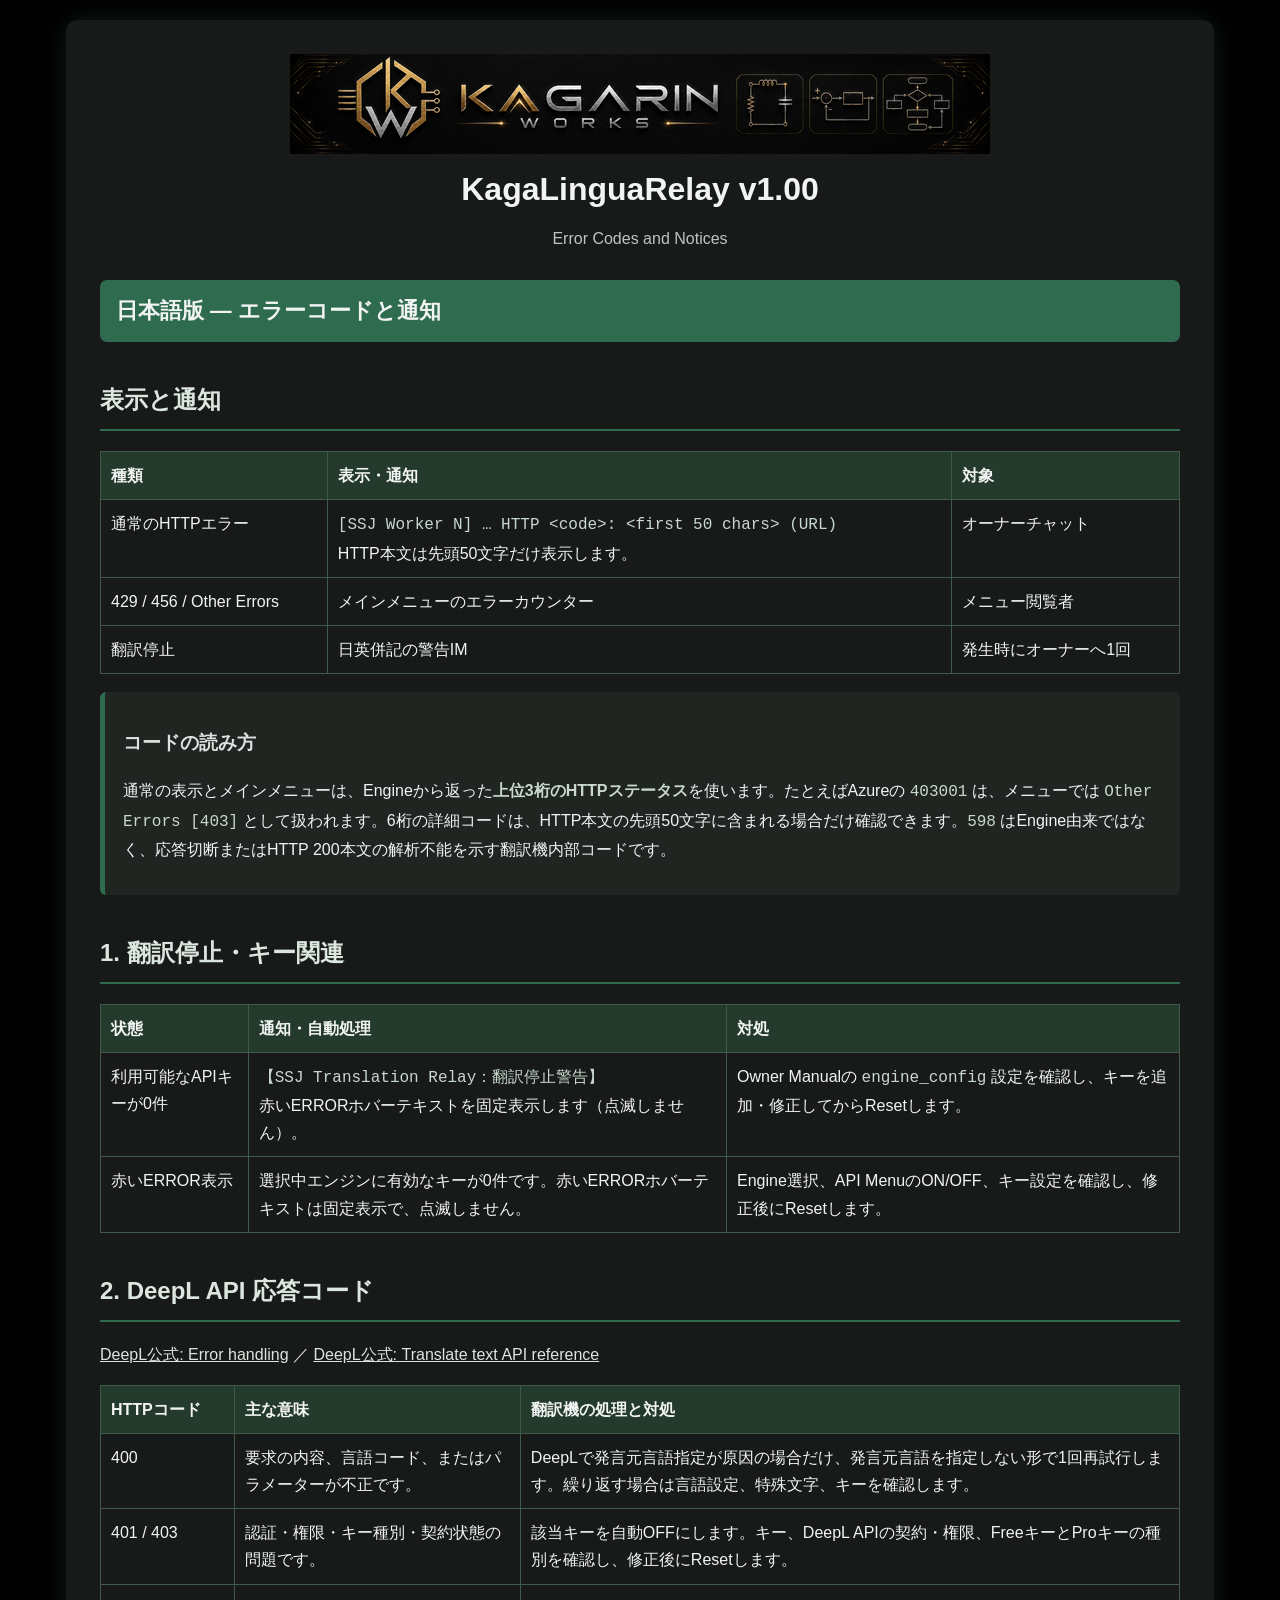
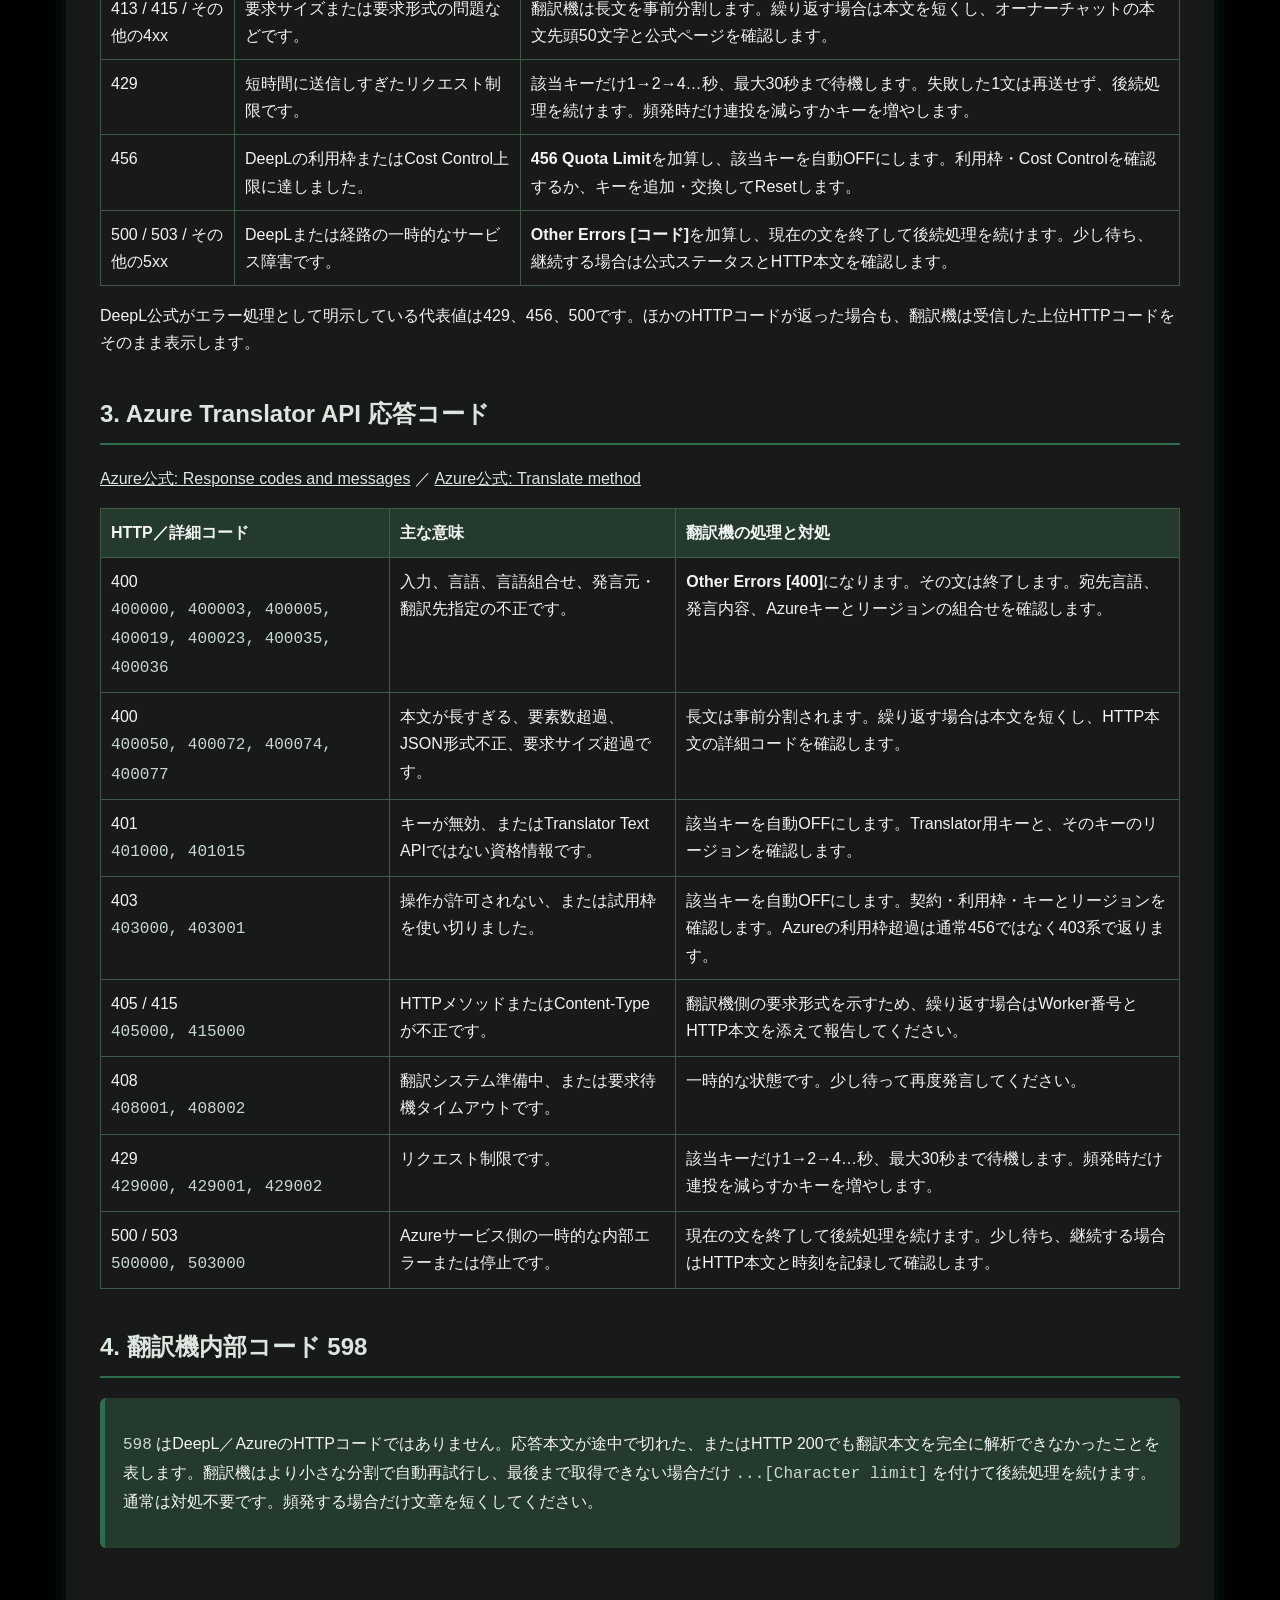
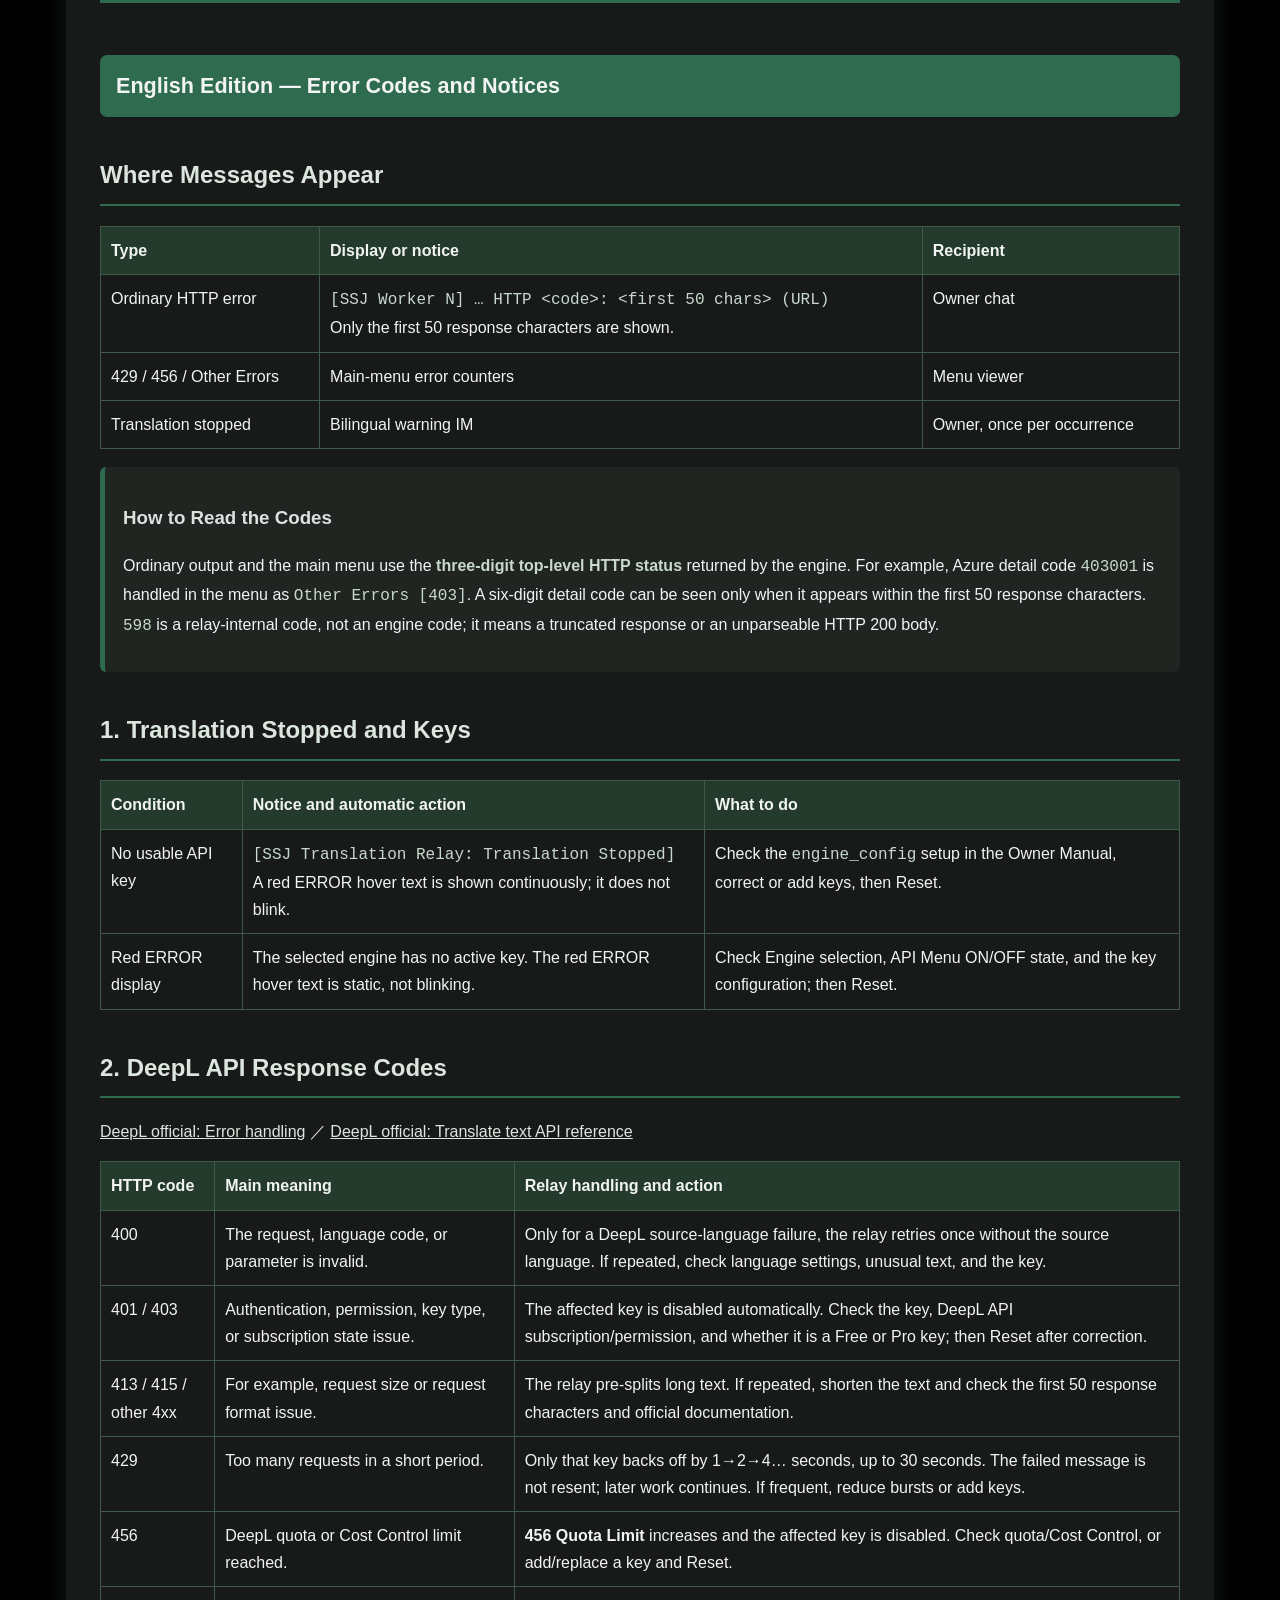
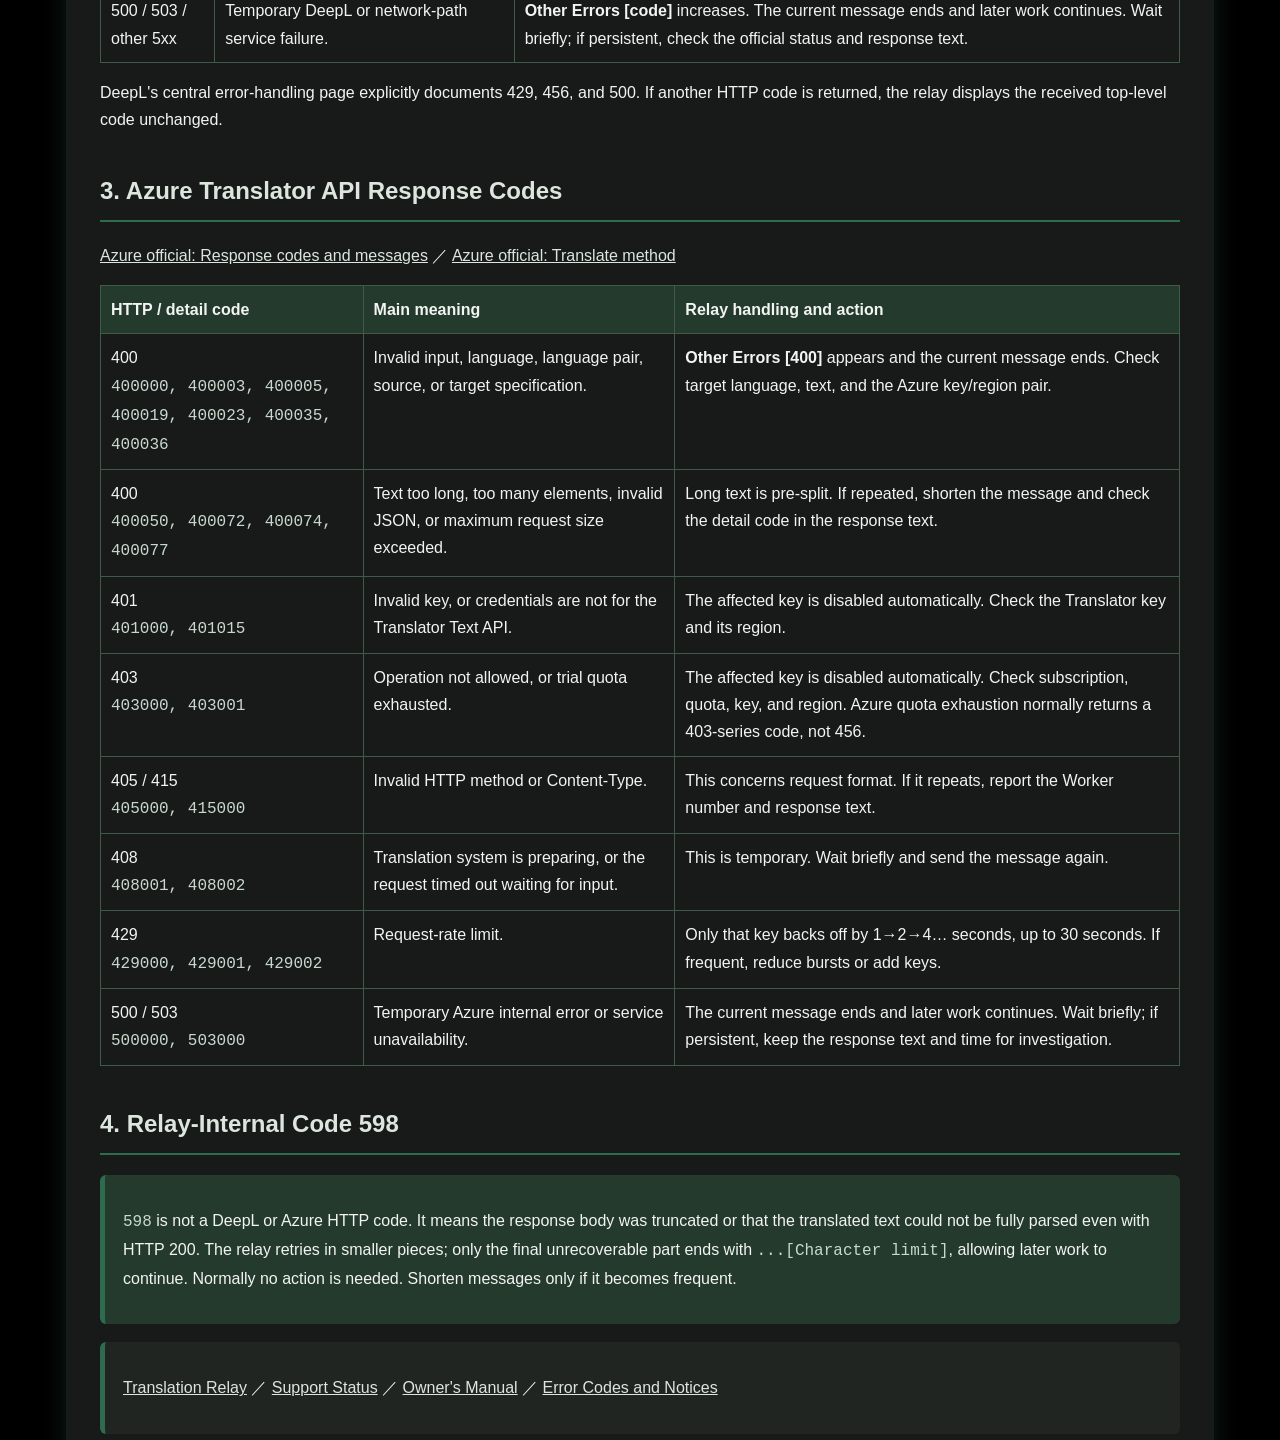
==== error-codes.html @ 40bfff20 "change css color" ====
<!doctype html>
<html lang="ja"><head><meta charset="utf-8"><meta name="viewport" content="width=device-width,initial-scale=1"><title>KagaLinguaRelay v1.00 — Error Codes and Notices</title><style>
body{margin:0;padding:20px;background:#000;color:#f2f4f3;font:16px/1.7 Arial,sans-serif}.container{max-width:1080px;margin:auto;padding:34px;background:#171a18;border-radius:12px;box-shadow:0 0 25px rgba(47,107,79,.28)}h1{text-align:center;color:#f2f4f3;margin:0}.version{text-align:center;color:#bdc5c0;margin:8px 0 28px}.lang-title{margin-top:0;padding:13px 16px;color:#f2f4f3;background:#2f6b4f;border-radius:7px;font-size:1.35em;font-weight:bold}h2{color:#dce6df;border-bottom:2px solid #2f6b4f;padding-bottom:8px;margin-top:38px}h3{color:#dce2de}.box{margin:18px 0;padding:16px 18px;background:#202522;border-left:5px solid #2f6b4f;border-radius:6px}.warn{border-color:#2f6b4f;background:#243a2d}.danger{border-color:#ff6666;background:rgba(100,0,0,.22)}table{width:100%;border-collapse:collapse;margin:15px 0}th,td{padding:10px;border:1px solid #3f5a49;text-align:left;vertical-align:top}th{background:#243a2d}code{color:#c9d8cf;white-space:pre-wrap}.hl{color:#c9d8cf;font-weight:bold}a{color:#dce6df}.lang-break{border:0;border-top:3px solid #2f6b4f;margin:52px 0}@media(max-width:650px){body{padding:8px}.container{padding:20px}table{font-size:.9em}}
</style></head><body><main class="container">
<!-- KagaLinguaRelay v1.00 Error Codes and Notices — 2026-08-04 0059 -->
<div style="text-align:center;"><img src="./kagarin_store_banner_dark_700x100.png" alt="Kagarin Works" style="max-width:100%;height:auto;"></div><h1>KagaLinguaRelay v1.00</h1><p class="version">Error Codes and Notices</p>

<section lang="ja"><div class="lang-title">日本語版 — エラーコードと通知</div>
<h2>表示と通知</h2><table><tr><th>種類</th><th>表示・通知</th><th>対象</th></tr><tr><td>通常のHTTPエラー</td><td><code>[SSJ Worker N] … HTTP &lt;code&gt;: &lt;first 50 chars&gt; (URL)</code><br>HTTP本文は先頭50文字だけ表示します。</td><td>オーナーチャット</td></tr><tr><td>429 / 456 / Other Errors</td><td>メインメニューのエラーカウンター</td><td>メニュー閲覧者</td></tr><tr><td>翻訳停止</td><td>日英併記の警告IM</td><td>発生時にオーナーへ1回</td></tr></table><div class="box"><h3>コードの読み方</h3><p>通常の表示とメインメニューは、Engineから返った<span class="hl">上位3桁のHTTPステータス</span>を使います。たとえばAzureの <code>403001</code> は、メニューでは <code>Other Errors [403]</code> として扱われます。6桁の詳細コードは、HTTP本文の先頭50文字に含まれる場合だけ確認できます。<code>598</code> はEngine由来ではなく、応答切断またはHTTP 200本文の解析不能を示す翻訳機内部コードです。</p></div>

<h2>1. 翻訳停止・キー関連</h2><table><tr><th>状態</th><th>通知・自動処理</th><th>対処</th></tr><tr><td>利用可能なAPIキーが0件</td><td><code>【SSJ Translation Relay：翻訳停止警告】</code><br>赤いERRORホバーテキストを固定表示します（点滅しません）。</td><td>Owner Manualの <code>engine_config</code> 設定を確認し、キーを追加・修正してからResetします。</td></tr><tr><td>赤いERROR表示</td><td>選択中エンジンに有効なキーが0件です。赤いERRORホバーテキストは固定表示で、点滅しません。</td><td>Engine選択、API MenuのON/OFF、キー設定を確認し、修正後にResetします。</td></tr></table>

<h2>2. DeepL API 応答コード</h2><p><a href="https://developers.deepl.com/docs/best-practices/error-handling" target="_blank">DeepL公式: Error handling</a> ／ <a href="https://developers.deepl.com/api-reference/translate/request-translation" target="_blank">DeepL公式: Translate text API reference</a></p><table><tr><th>HTTPコード</th><th>主な意味</th><th>翻訳機の処理と対処</th></tr><tr><td>400</td><td>要求の内容、言語コード、またはパラメーターが不正です。</td><td>DeepLで発言元言語指定が原因の場合だけ、発言元言語を指定しない形で1回再試行します。繰り返す場合は言語設定、特殊文字、キーを確認します。</td></tr><tr><td>401 / 403</td><td>認証・権限・キー種別・契約状態の問題です。</td><td>該当キーを自動OFFにします。キー、DeepL APIの契約・権限、FreeキーとProキーの種別を確認し、修正後にResetします。</td></tr><tr><td>413 / 415 / その他の4xx</td><td>要求サイズまたは要求形式の問題などです。</td><td>翻訳機は長文を事前分割します。繰り返す場合は本文を短くし、オーナーチャットの本文先頭50文字と公式ページを確認します。</td></tr><tr><td>429</td><td>短時間に送信しすぎたリクエスト制限です。</td><td>該当キーだけ1→2→4…秒、最大30秒まで待機します。失敗した1文は再送せず、後続処理を続けます。頻発時だけ連投を減らすかキーを増やします。</td></tr><tr><td>456</td><td>DeepLの利用枠またはCost Control上限に達しました。</td><td><b>456 Quota Limit</b>を加算し、該当キーを自動OFFにします。利用枠・Cost Controlを確認するか、キーを追加・交換してResetします。</td></tr><tr><td>500 / 503 / その他の5xx</td><td>DeepLまたは経路の一時的なサービス障害です。</td><td><b>Other Errors [コード]</b>を加算し、現在の文を終了して後続処理を続けます。少し待ち、継続する場合は公式ステータスとHTTP本文を確認します。</td></tr></table><p>DeepL公式がエラー処理として明示している代表値は429、456、500です。ほかのHTTPコードが返った場合も、翻訳機は受信した上位HTTPコードをそのまま表示します。</p>

<h2>3. Azure Translator API 応答コード</h2><p><a href="https://learn.microsoft.com/en-us/azure/ai-services/translator/text-translation/reference/status-response-codes" target="_blank">Azure公式: Response codes and messages</a> ／ <a href="https://learn.microsoft.com/en-us/azure/ai-services/translator/text-translation/reference/v3/translate?tabs=url" target="_blank">Azure公式: Translate method</a></p><table><tr><th>HTTP／詳細コード</th><th>主な意味</th><th>翻訳機の処理と対処</th></tr><tr><td>400<br><code>400000, 400003, 400005, 400019, 400023, 400035, 400036</code></td><td>入力、言語、言語組合せ、発言元・翻訳先指定の不正です。</td><td><b>Other Errors [400]</b>になります。その文は終了します。宛先言語、発言内容、Azureキーとリージョンの組合せを確認します。</td></tr><tr><td>400<br><code>400050, 400072, 400074, 400077</code></td><td>本文が長すぎる、要素数超過、JSON形式不正、要求サイズ超過です。</td><td>長文は事前分割されます。繰り返す場合は本文を短くし、HTTP本文の詳細コードを確認します。</td></tr><tr><td>401<br><code>401000, 401015</code></td><td>キーが無効、またはTranslator Text APIではない資格情報です。</td><td>該当キーを自動OFFにします。Translator用キーと、そのキーのリージョンを確認します。</td></tr><tr><td>403<br><code>403000, 403001</code></td><td>操作が許可されない、または試用枠を使い切りました。</td><td>該当キーを自動OFFにします。契約・利用枠・キーとリージョンを確認します。Azureの利用枠超過は通常456ではなく403系で返ります。</td></tr><tr><td>405 / 415<br><code>405000, 415000</code></td><td>HTTPメソッドまたはContent-Typeが不正です。</td><td>翻訳機側の要求形式を示すため、繰り返す場合はWorker番号とHTTP本文を添えて報告してください。</td></tr><tr><td>408<br><code>408001, 408002</code></td><td>翻訳システム準備中、または要求待機タイムアウトです。</td><td>一時的な状態です。少し待って再度発言してください。</td></tr><tr><td>429<br><code>429000, 429001, 429002</code></td><td>リクエスト制限です。</td><td>該当キーだけ1→2→4…秒、最大30秒まで待機します。頻発時だけ連投を減らすかキーを増やします。</td></tr><tr><td>500 / 503<br><code>500000, 503000</code></td><td>Azureサービス側の一時的な内部エラーまたは停止です。</td><td>現在の文を終了して後続処理を続けます。少し待ち、継続する場合はHTTP本文と時刻を記録して確認します。</td></tr></table>

<h2>4. 翻訳機内部コード 598</h2><div class="box warn"><p><code>598</code> はDeepL／AzureのHTTPコードではありません。応答本文が途中で切れた、またはHTTP 200でも翻訳本文を完全に解析できなかったことを表します。翻訳機はより小さな分割で自動再試行し、最後まで取得できない場合だけ <code>...[Character limit]</code> を付けて後続処理を続けます。通常は対処不要です。頻発する場合だけ文章を短くしてください。</p></div>
</section>

<hr class="lang-break"><section lang="en"><div class="lang-title">English Edition — Error Codes and Notices</div>
<h2>Where Messages Appear</h2><table><tr><th>Type</th><th>Display or notice</th><th>Recipient</th></tr><tr><td>Ordinary HTTP error</td><td><code>[SSJ Worker N] … HTTP &lt;code&gt;: &lt;first 50 chars&gt; (URL)</code><br>Only the first 50 response characters are shown.</td><td>Owner chat</td></tr><tr><td>429 / 456 / Other Errors</td><td>Main-menu error counters</td><td>Menu viewer</td></tr><tr><td>Translation stopped</td><td>Bilingual warning IM</td><td>Owner, once per occurrence</td></tr></table><div class="box"><h3>How to Read the Codes</h3><p>Ordinary output and the main menu use the <span class="hl">three-digit top-level HTTP status</span> returned by the engine. For example, Azure detail code <code>403001</code> is handled in the menu as <code>Other Errors [403]</code>. A six-digit detail code can be seen only when it appears within the first 50 response characters. <code>598</code> is a relay-internal code, not an engine code; it means a truncated response or an unparseable HTTP 200 body.</p></div>

<h2>1. Translation Stopped and Keys</h2><table><tr><th>Condition</th><th>Notice and automatic action</th><th>What to do</th></tr><tr><td>No usable API key</td><td><code>[SSJ Translation Relay: Translation Stopped]</code><br>A red ERROR hover text is shown continuously; it does not blink.</td><td>Check the <code>engine_config</code> setup in the Owner Manual, correct or add keys, then Reset.</td></tr><tr><td>Red ERROR display</td><td>The selected engine has no active key. The red ERROR hover text is static, not blinking.</td><td>Check Engine selection, API Menu ON/OFF state, and the key configuration; then Reset.</td></tr></table>

<h2>2. DeepL API Response Codes</h2><p><a href="https://developers.deepl.com/docs/best-practices/error-handling" target="_blank">DeepL official: Error handling</a> ／ <a href="https://developers.deepl.com/api-reference/translate/request-translation" target="_blank">DeepL official: Translate text API reference</a></p><table><tr><th>HTTP code</th><th>Main meaning</th><th>Relay handling and action</th></tr><tr><td>400</td><td>The request, language code, or parameter is invalid.</td><td>Only for a DeepL source-language failure, the relay retries once without the source language. If repeated, check language settings, unusual text, and the key.</td></tr><tr><td>401 / 403</td><td>Authentication, permission, key type, or subscription state issue.</td><td>The affected key is disabled automatically. Check the key, DeepL API subscription/permission, and whether it is a Free or Pro key; then Reset after correction.</td></tr><tr><td>413 / 415 / other 4xx</td><td>For example, request size or request format issue.</td><td>The relay pre-splits long text. If repeated, shorten the text and check the first 50 response characters and official documentation.</td></tr><tr><td>429</td><td>Too many requests in a short period.</td><td>Only that key backs off by 1→2→4… seconds, up to 30 seconds. The failed message is not resent; later work continues. If frequent, reduce bursts or add keys.</td></tr><tr><td>456</td><td>DeepL quota or Cost Control limit reached.</td><td><b>456 Quota Limit</b> increases and the affected key is disabled. Check quota/Cost Control, or add/replace a key and Reset.</td></tr><tr><td>500 / 503 / other 5xx</td><td>Temporary DeepL or network-path service failure.</td><td><b>Other Errors [code]</b> increases. The current message ends and later work continues. Wait briefly; if persistent, check the official status and response text.</td></tr></table><p>DeepL's central error-handling page explicitly documents 429, 456, and 500. If another HTTP code is returned, the relay displays the received top-level code unchanged.</p>

<h2>3. Azure Translator API Response Codes</h2><p><a href="https://learn.microsoft.com/en-us/azure/ai-services/translator/text-translation/reference/status-response-codes" target="_blank">Azure official: Response codes and messages</a> ／ <a href="https://learn.microsoft.com/en-us/azure/ai-services/translator/text-translation/reference/v3/translate?tabs=url" target="_blank">Azure official: Translate method</a></p><table><tr><th>HTTP / detail code</th><th>Main meaning</th><th>Relay handling and action</th></tr><tr><td>400<br><code>400000, 400003, 400005, 400019, 400023, 400035, 400036</code></td><td>Invalid input, language, language pair, source, or target specification.</td><td><b>Other Errors [400]</b> appears and the current message ends. Check target language, text, and the Azure key/region pair.</td></tr><tr><td>400<br><code>400050, 400072, 400074, 400077</code></td><td>Text too long, too many elements, invalid JSON, or maximum request size exceeded.</td><td>Long text is pre-split. If repeated, shorten the message and check the detail code in the response text.</td></tr><tr><td>401<br><code>401000, 401015</code></td><td>Invalid key, or credentials are not for the Translator Text API.</td><td>The affected key is disabled automatically. Check the Translator key and its region.</td></tr><tr><td>403<br><code>403000, 403001</code></td><td>Operation not allowed, or trial quota exhausted.</td><td>The affected key is disabled automatically. Check subscription, quota, key, and region. Azure quota exhaustion normally returns a 403-series code, not 456.</td></tr><tr><td>405 / 415<br><code>405000, 415000</code></td><td>Invalid HTTP method or Content-Type.</td><td>This concerns request format. If it repeats, report the Worker number and response text.</td></tr><tr><td>408<br><code>408001, 408002</code></td><td>Translation system is preparing, or the request timed out waiting for input.</td><td>This is temporary. Wait briefly and send the message again.</td></tr><tr><td>429<br><code>429000, 429001, 429002</code></td><td>Request-rate limit.</td><td>Only that key backs off by 1→2→4… seconds, up to 30 seconds. If frequent, reduce bursts or add keys.</td></tr><tr><td>500 / 503<br><code>500000, 503000</code></td><td>Temporary Azure internal error or service unavailability.</td><td>The current message ends and later work continues. Wait briefly; if persistent, keep the response text and time for investigation.</td></tr></table>

<h2>4. Relay-Internal Code 598</h2><div class="box warn"><p><code>598</code> is not a DeepL or Azure HTTP code. It means the response body was truncated or that the translated text could not be fully parsed even with HTTP 200. The relay retries in smaller pieces; only the final unrecoverable part ends with <code>...[Character limit]</code>, allowing later work to continue. Normally no action is needed. Shorten messages only if it becomes frequent.</p></div>
</section>
<div class="box"><p><a href="https://kawaiikagari.github.io/KagaLinguaRelay-Manuals/visitor-guide.html" target="_blank">Translation Relay</a> ／ <a href="https://kawaiikagari.github.io/KagaLinguaRelay-Manuals/support-status.html" target="_blank">Support Status</a> ／ <a href="https://kawaiikagari.github.io/KagaLinguaRelay-Manuals/owner-manual.html" target="_blank">Owner's Manual</a> ／ <a href="https://kawaiikagari.github.io/KagaLinguaRelay-Manuals/error-codes.html" target="_blank">Error Codes and Notices</a></p></div>
</main></body></html>
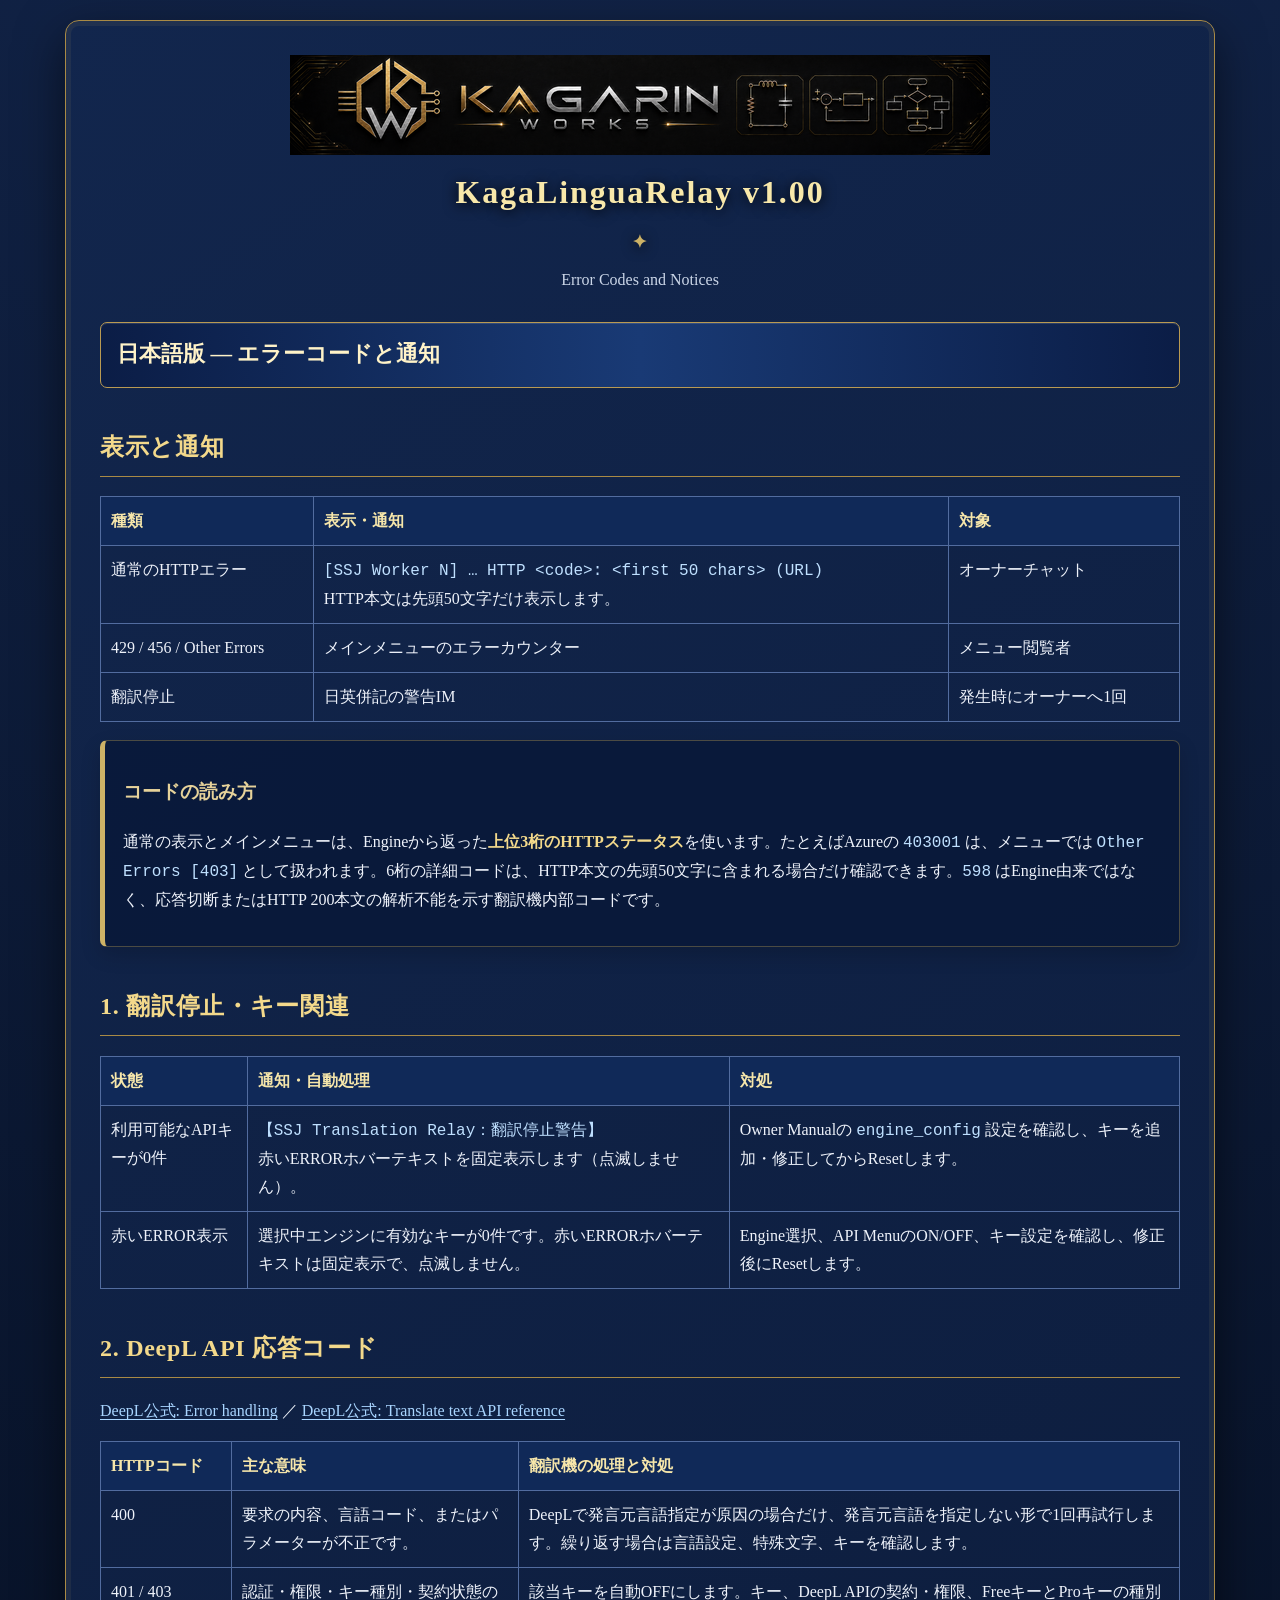
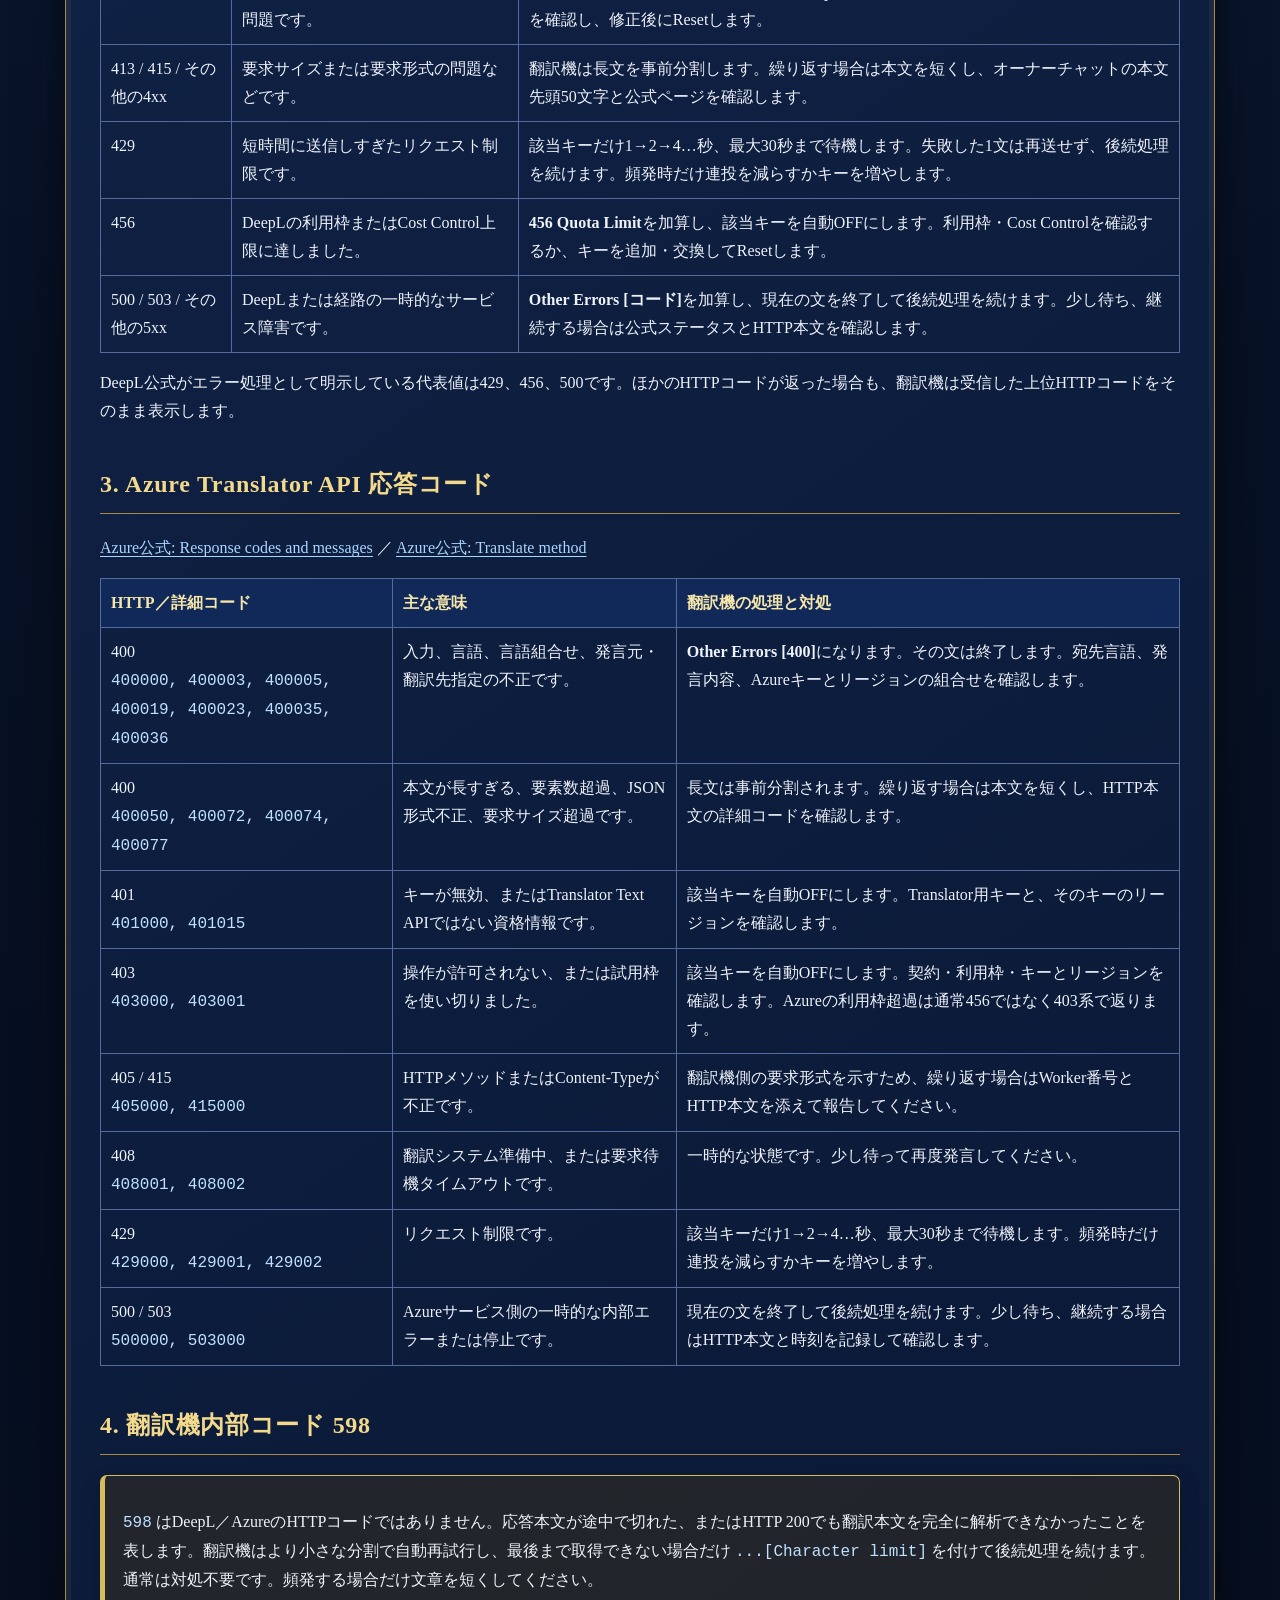
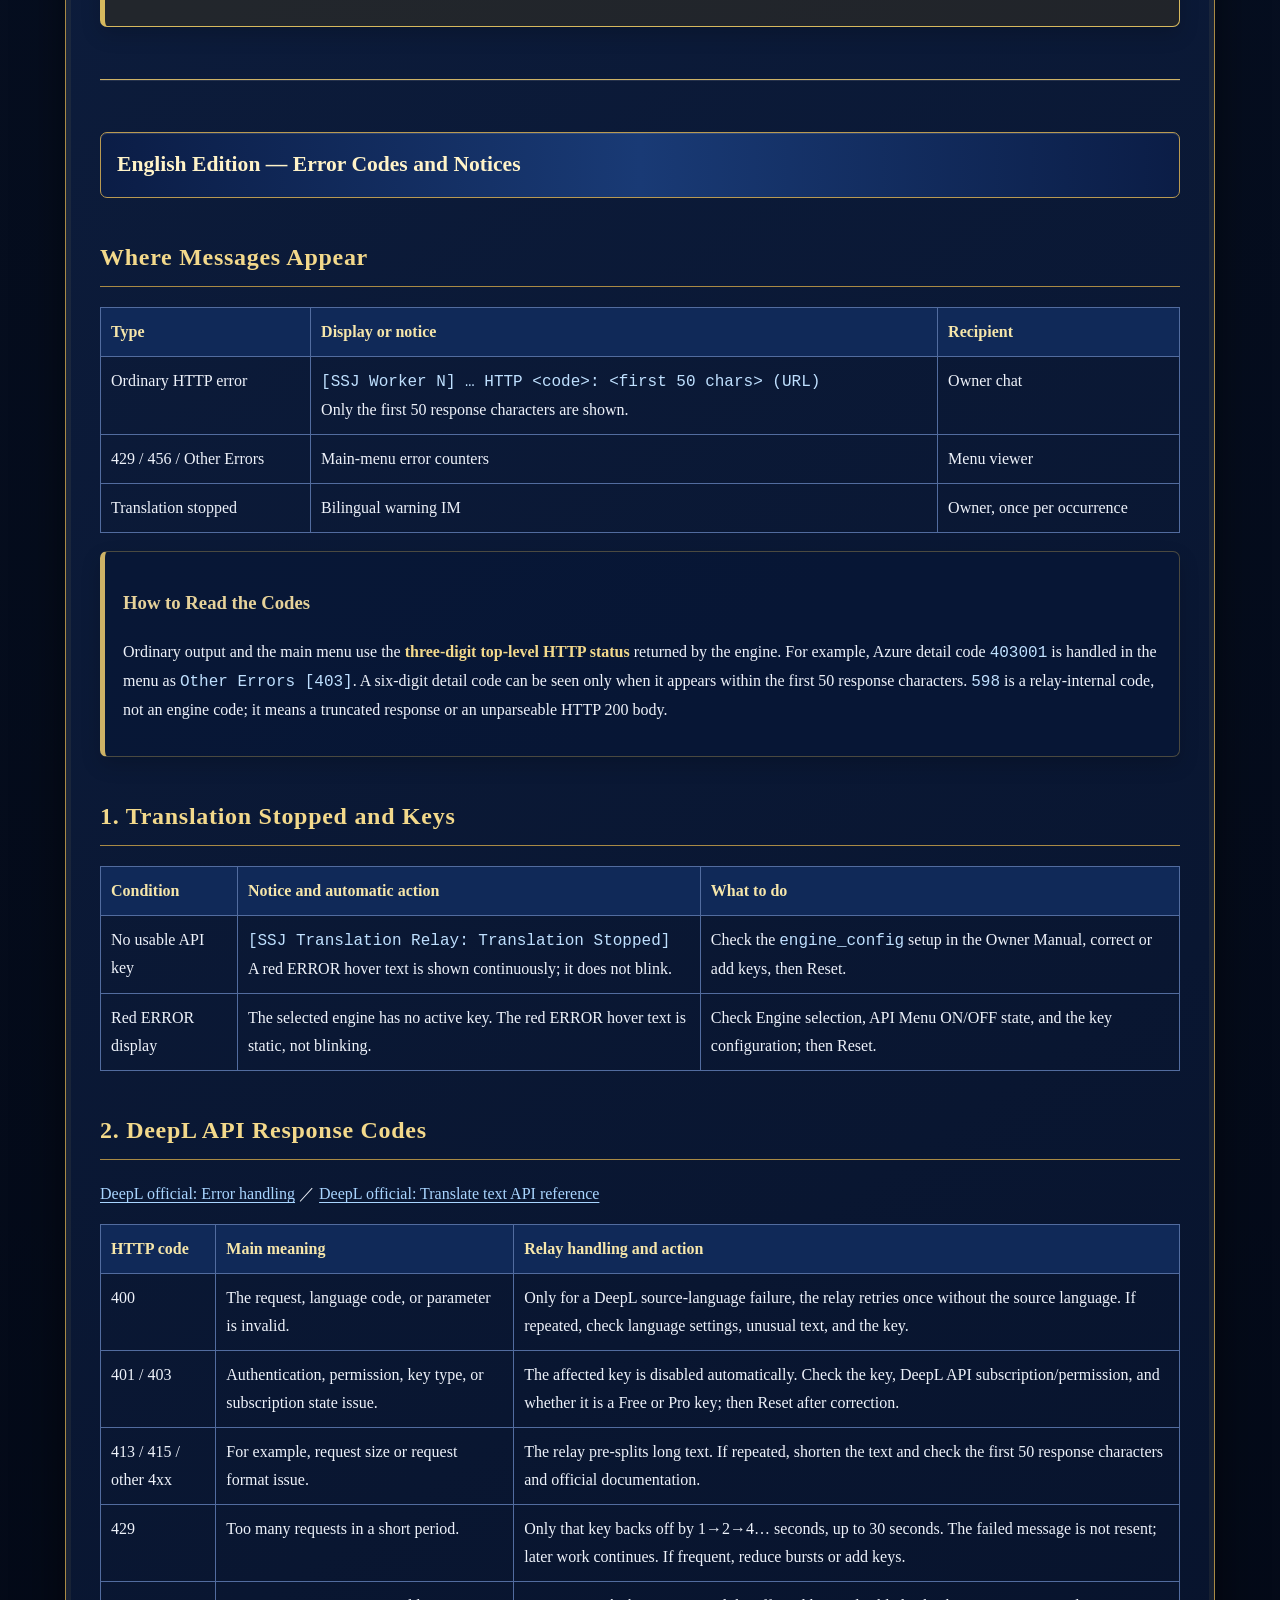
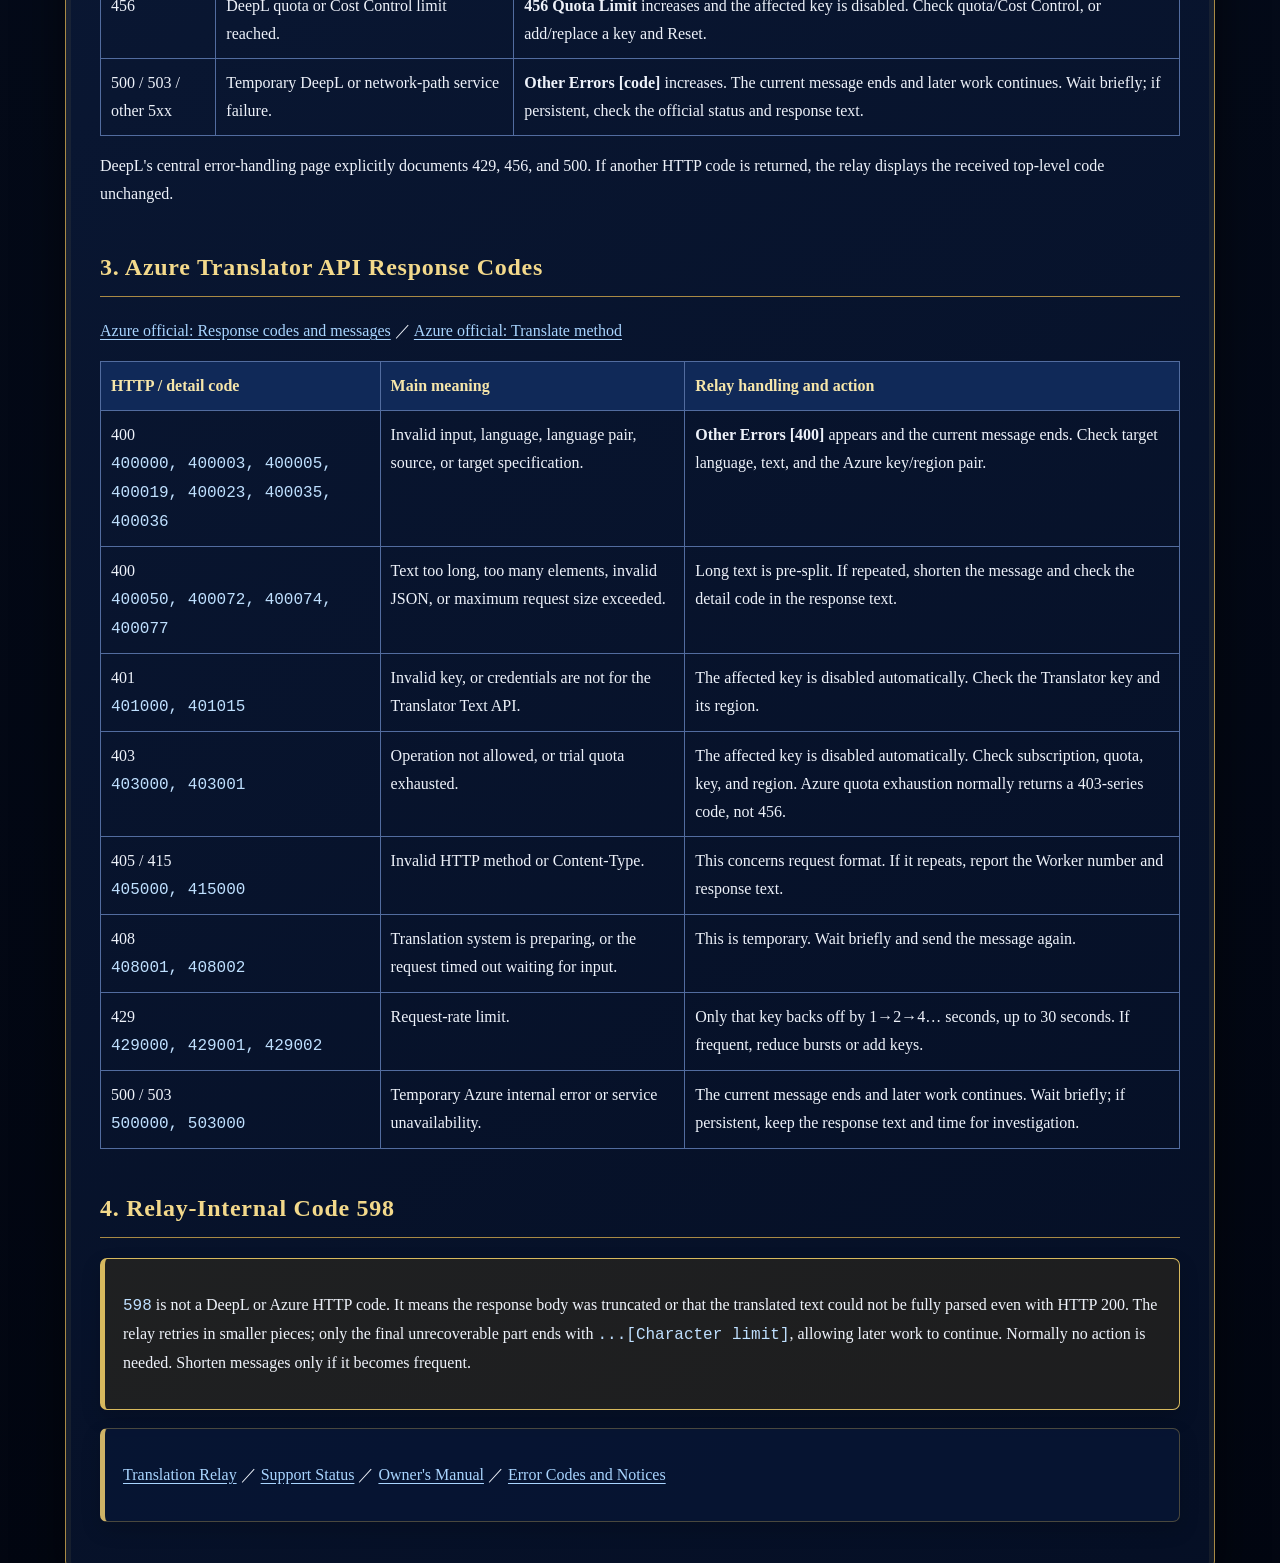
==== commit 098993a5: "change base color" ====
--- a/error-codes.html
+++ b/error-codes.html
@@ -1,6 +1,6 @@
 <!doctype html>
 <html lang="ja"><head><meta charset="utf-8"><meta name="viewport" content="width=device-width,initial-scale=1"><title>KagaLinguaRelay v1.00 — Error Codes and Notices</title><style>
-body{margin:0;padding:20px;background:#000;color:#f2f4f3;font:16px/1.7 Arial,sans-serif}.container{max-width:1080px;margin:auto;padding:34px;background:#171a18;border-radius:12px;box-shadow:0 0 25px rgba(47,107,79,.28)}h1{text-align:center;color:#f2f4f3;margin:0}.version{text-align:center;color:#bdc5c0;margin:8px 0 28px}.lang-title{margin-top:0;padding:13px 16px;color:#f2f4f3;background:#2f6b4f;border-radius:7px;font-size:1.35em;font-weight:bold}h2{color:#dce6df;border-bottom:2px solid #2f6b4f;padding-bottom:8px;margin-top:38px}h3{color:#dce2de}.box{margin:18px 0;padding:16px 18px;background:#202522;border-left:5px solid #2f6b4f;border-radius:6px}.warn{border-color:#2f6b4f;background:#243a2d}.danger{border-color:#ff6666;background:rgba(100,0,0,.22)}table{width:100%;border-collapse:collapse;margin:15px 0}th,td{padding:10px;border:1px solid #3f5a49;text-align:left;vertical-align:top}th{background:#243a2d}code{color:#c9d8cf;white-space:pre-wrap}.hl{color:#c9d8cf;font-weight:bold}a{color:#dce6df}.lang-break{border:0;border-top:3px solid #2f6b4f;margin:52px 0}@media(max-width:650px){body{padding:8px}.container{padding:20px}table{font-size:.9em}}
+body{margin:0;padding:20px;background:radial-gradient(circle at 50% -20%,#172d5a 0,#071125 43%,#020611 100%);color:#eef2fa;font:16px/1.75 Georgia,"Yu Mincho",serif}.container{max-width:1080px;margin:auto;padding:34px;background:linear-gradient(145deg,rgba(18,38,77,.98),rgba(5,15,37,.98));border:1px solid #a98a45;border-radius:14px;box-shadow:0 18px 48px rgba(0,0,0,.55),inset 0 0 0 5px rgba(205,178,102,.08)}h1{text-align:center;color:#f8e8aa;margin:0;font-family:Georgia,"Yu Mincho",serif;letter-spacing:.06em;text-shadow:0 2px 14px #000}h1:after{content:"✦";display:block;margin:7px auto 0;color:#cdb266;font-size:.55em}.version{text-align:center;color:#cbd6e8;margin:8px 0 28px}.lang-title{margin-top:0;padding:13px 16px;color:#fff3c8;background:linear-gradient(90deg,#0b1d46,#193a75,#0b1d46);border:1px solid #b99a52;border-radius:7px;font-size:1.35em;font-weight:bold;box-shadow:inset 0 1px rgba(255,255,255,.12)}h2{color:#f3d98b;border-bottom:1px solid #a98a45;padding-bottom:8px;margin-top:38px;letter-spacing:.03em}h3{color:#e6d29a}.box{margin:18px 0;padding:16px 18px;background:rgba(8,23,54,.72);border:1px solid rgba(170,145,81,.42);border-left:5px solid #cdb266;border-radius:7px;box-shadow:0 8px 20px rgba(0,0,0,.16)}.warn{border-color:#d7b95e;background:rgba(76,57,18,.35)}.danger{border-color:#d77878;background:rgba(92,19,29,.34)}table{width:100%;border-collapse:collapse;margin:15px 0}th,td{padding:10px;border:1px solid #526c9f;text-align:left;vertical-align:top}th{background:#102958;color:#f6e6aa}code{color:#bfe0ff;white-space:pre-wrap}.hl{color:#f3d98b;font-weight:bold}a{color:#a9d5ff;text-underline-offset:3px}.lang-break{border:0;border-top:1px solid #cdb266;margin:52px 0;box-shadow:0 1px rgba(255,255,255,.1)}@media(max-width:650px){body{padding:8px}.container{padding:20px}table{font-size:.9em}}
 </style></head><body><main class="container">
 <!-- KagaLinguaRelay v1.00 Error Codes and Notices — 2026-08-04 0059 -->
 <div style="text-align:center;"><img src="./kagarin_store_banner_dark_700x100.png" alt="Kagarin Works" style="max-width:100%;height:auto;"></div><h1>KagaLinguaRelay v1.00</h1><p class="version">Error Codes and Notices</p>
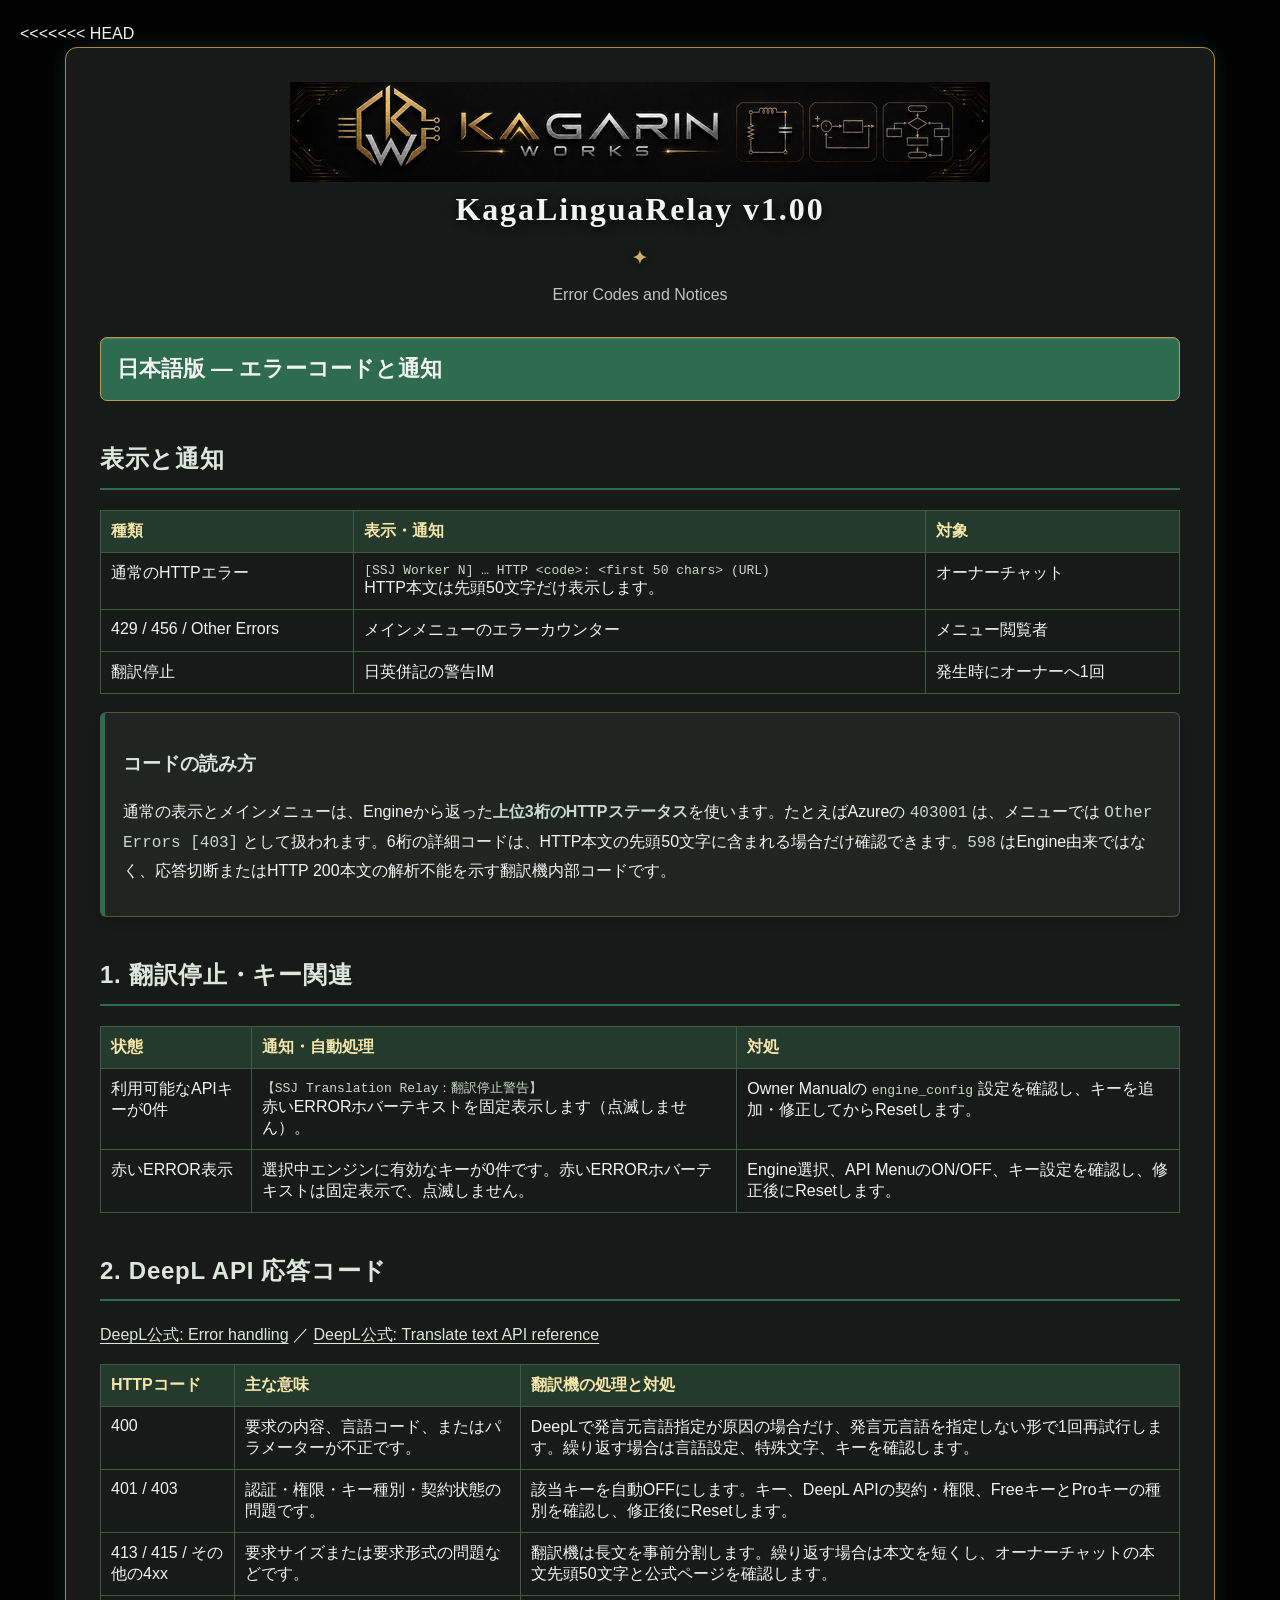
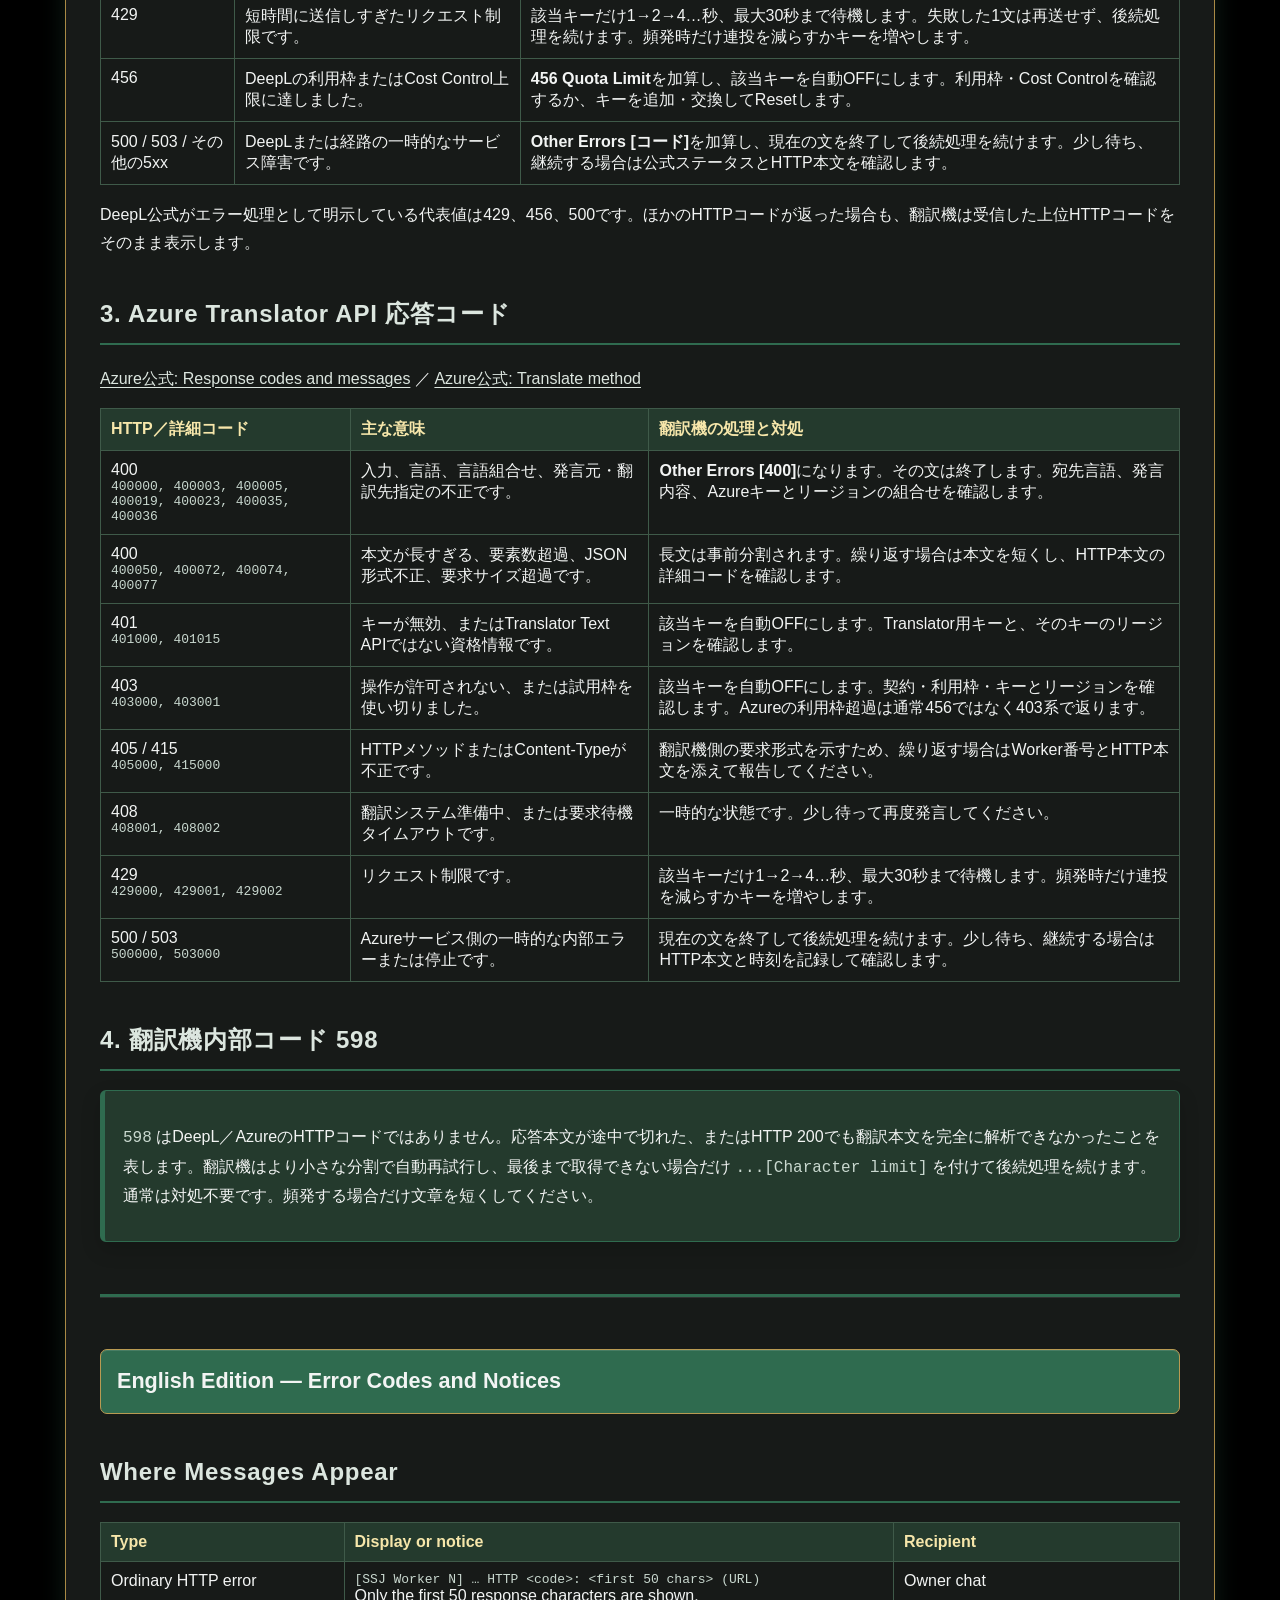
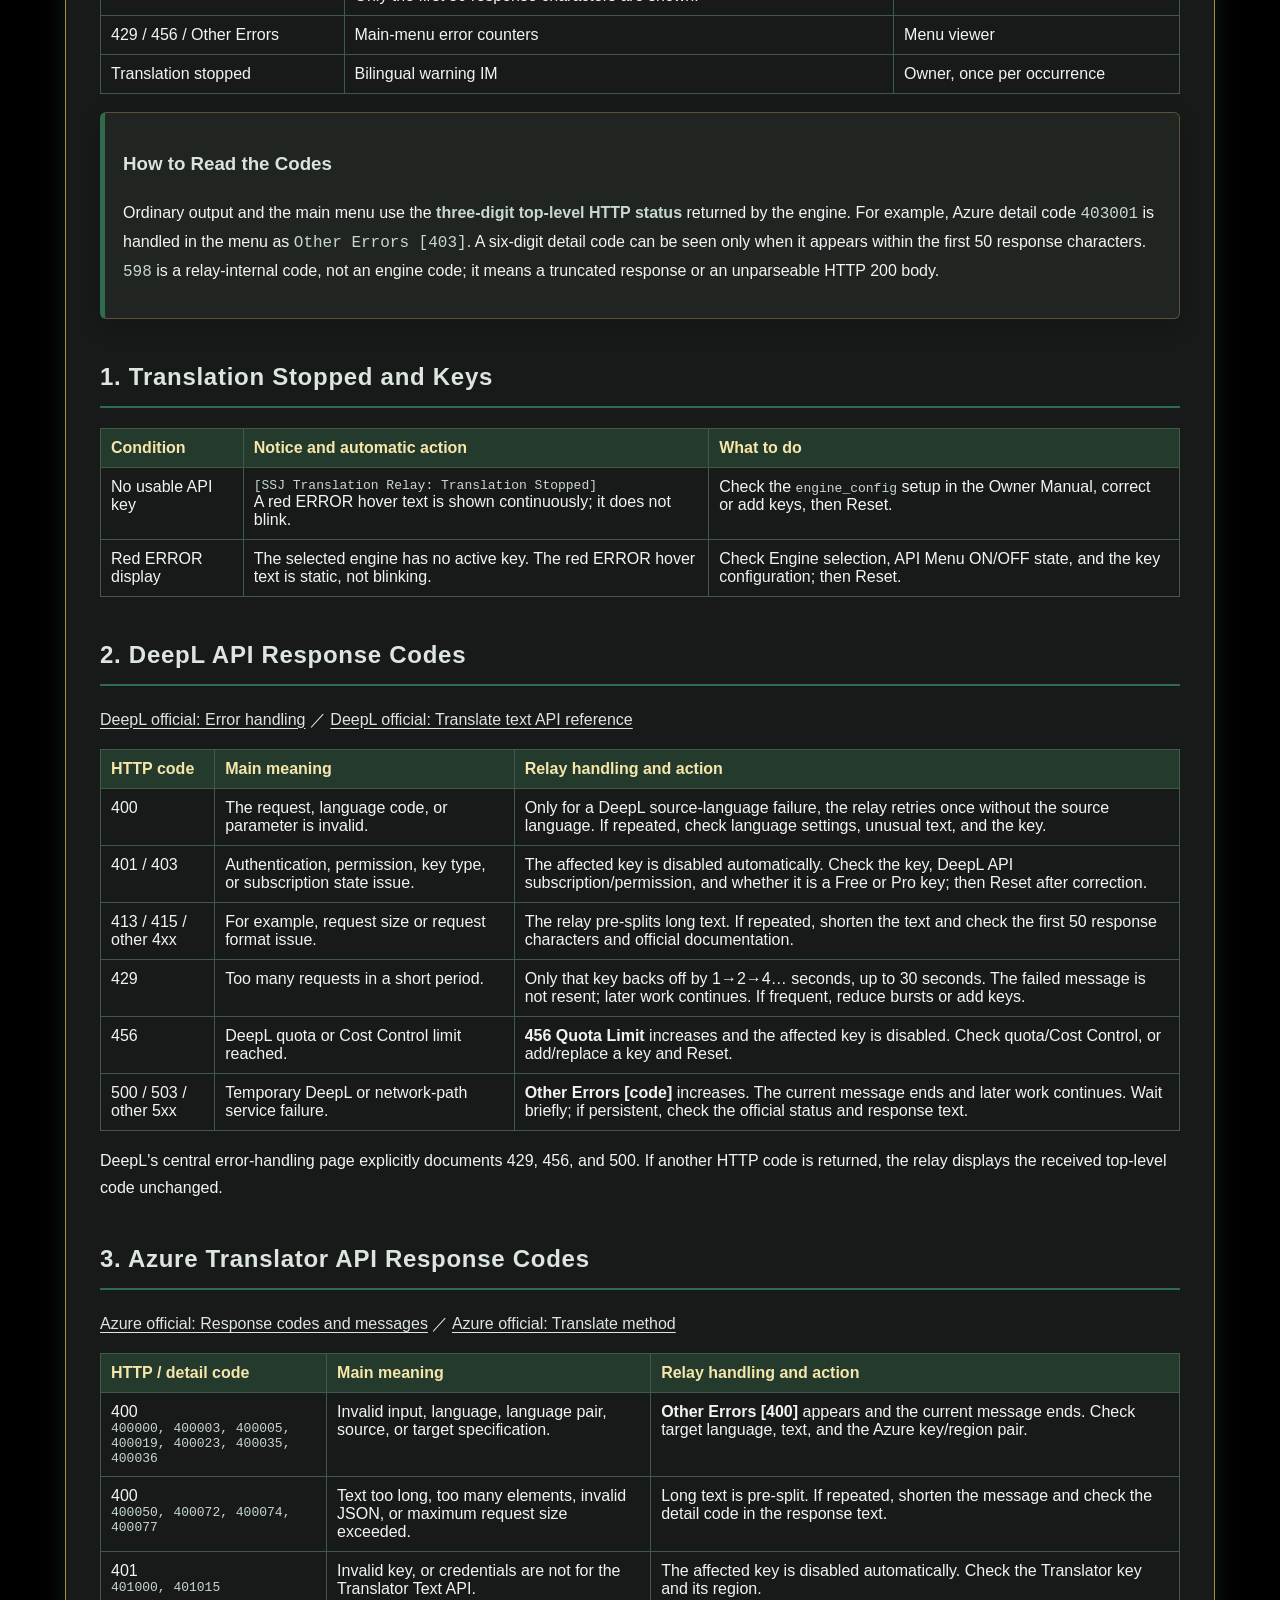
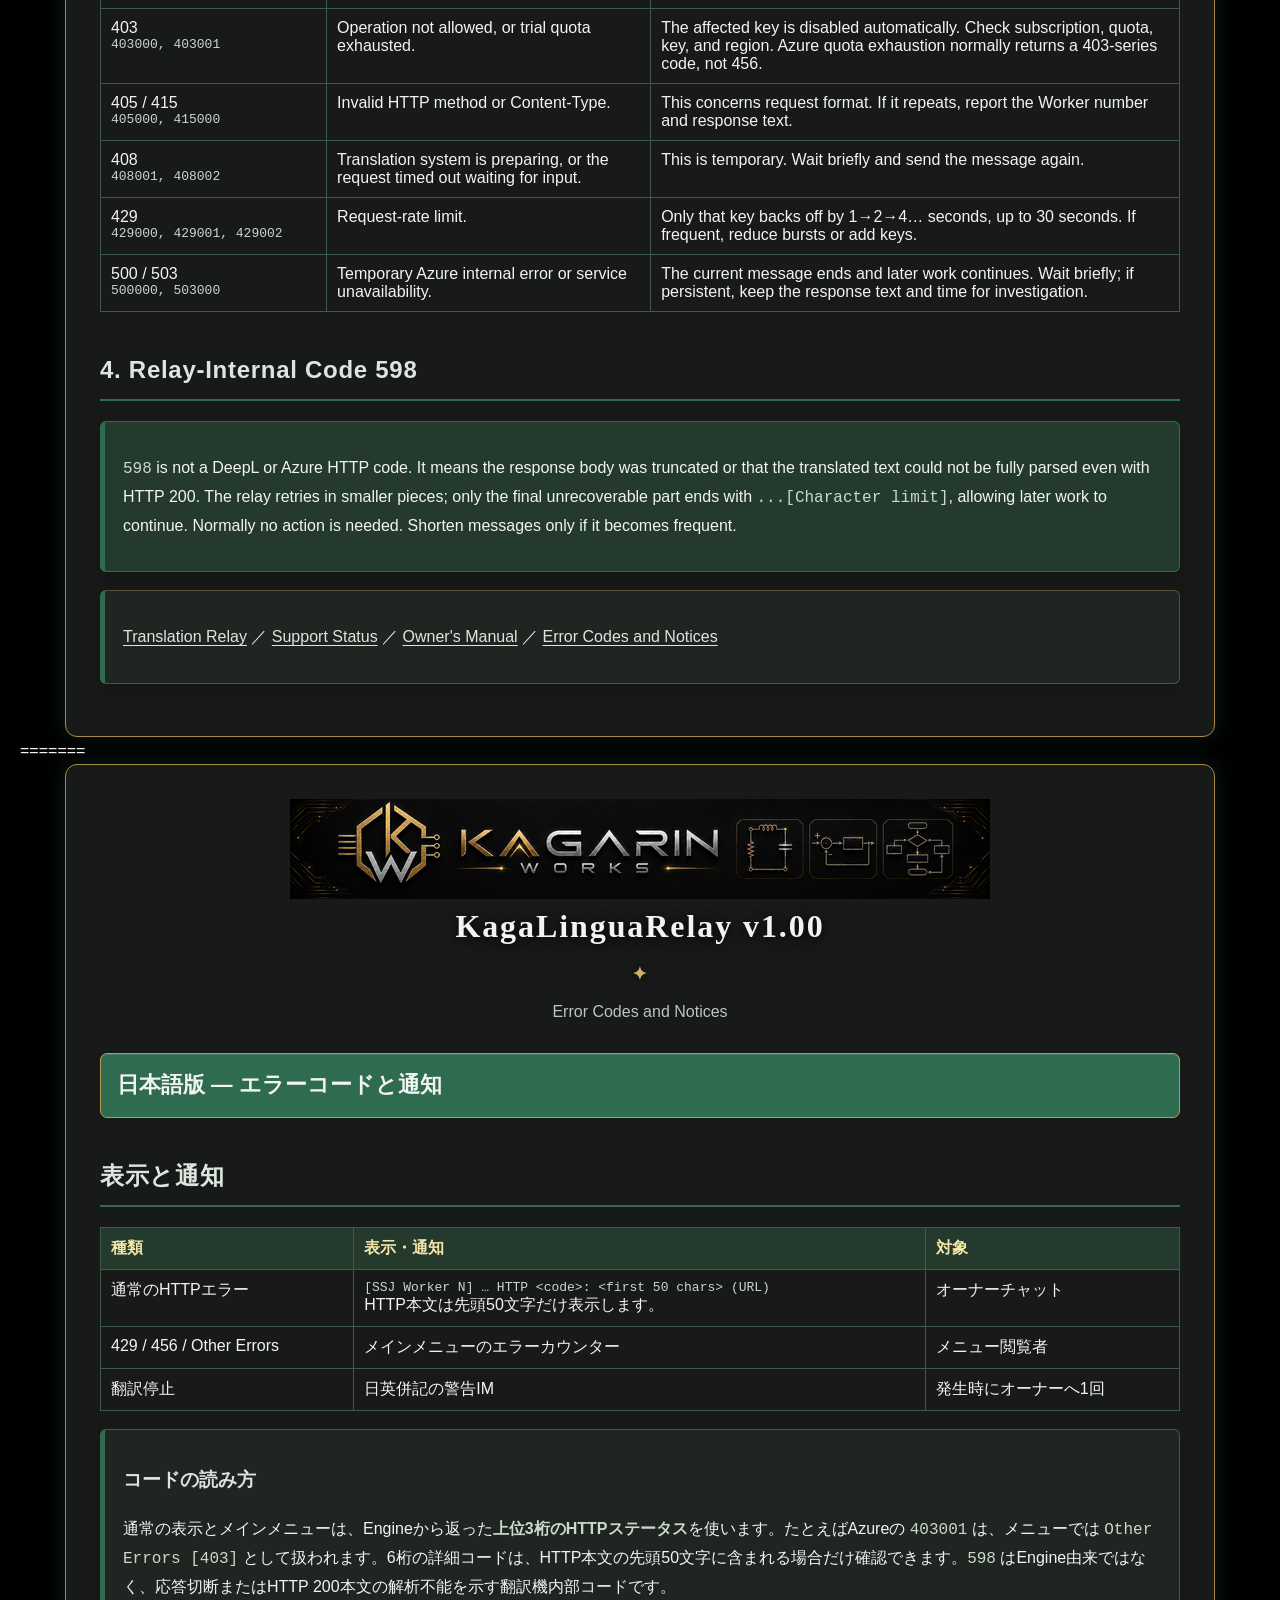
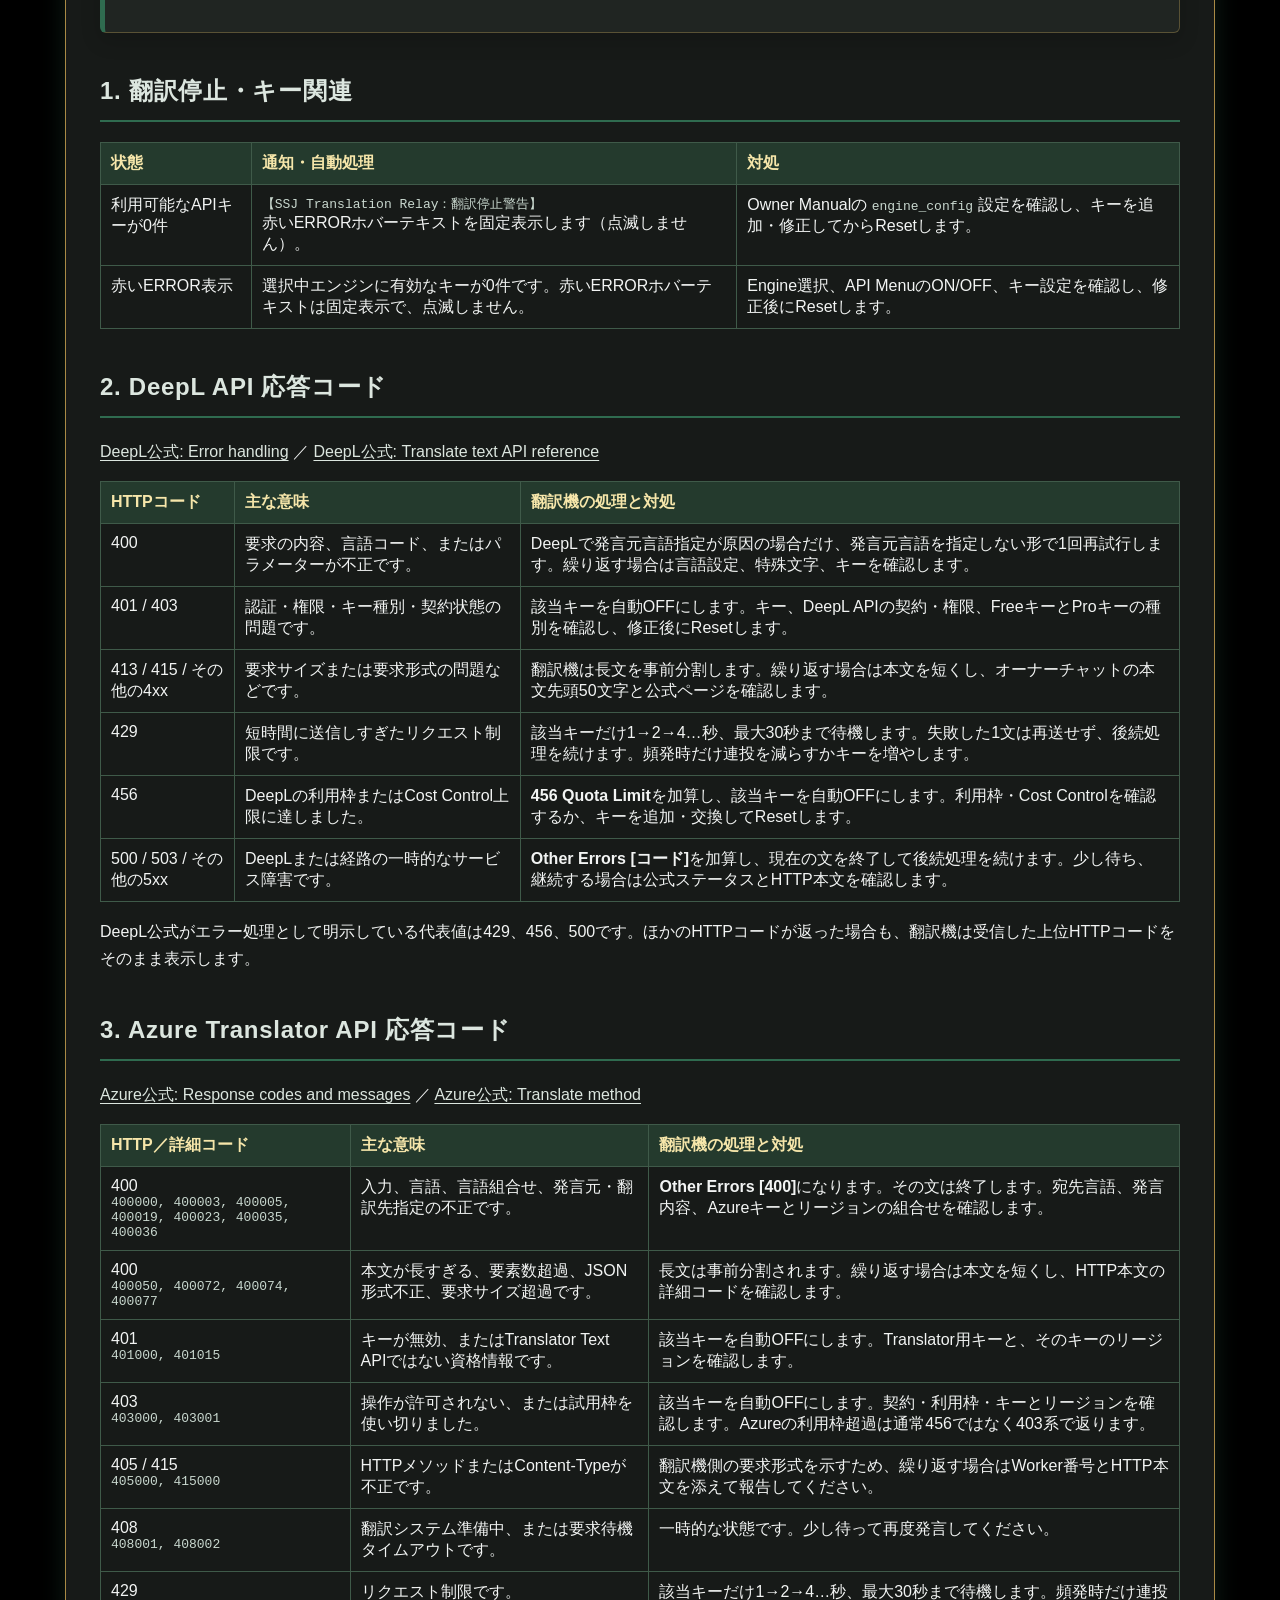
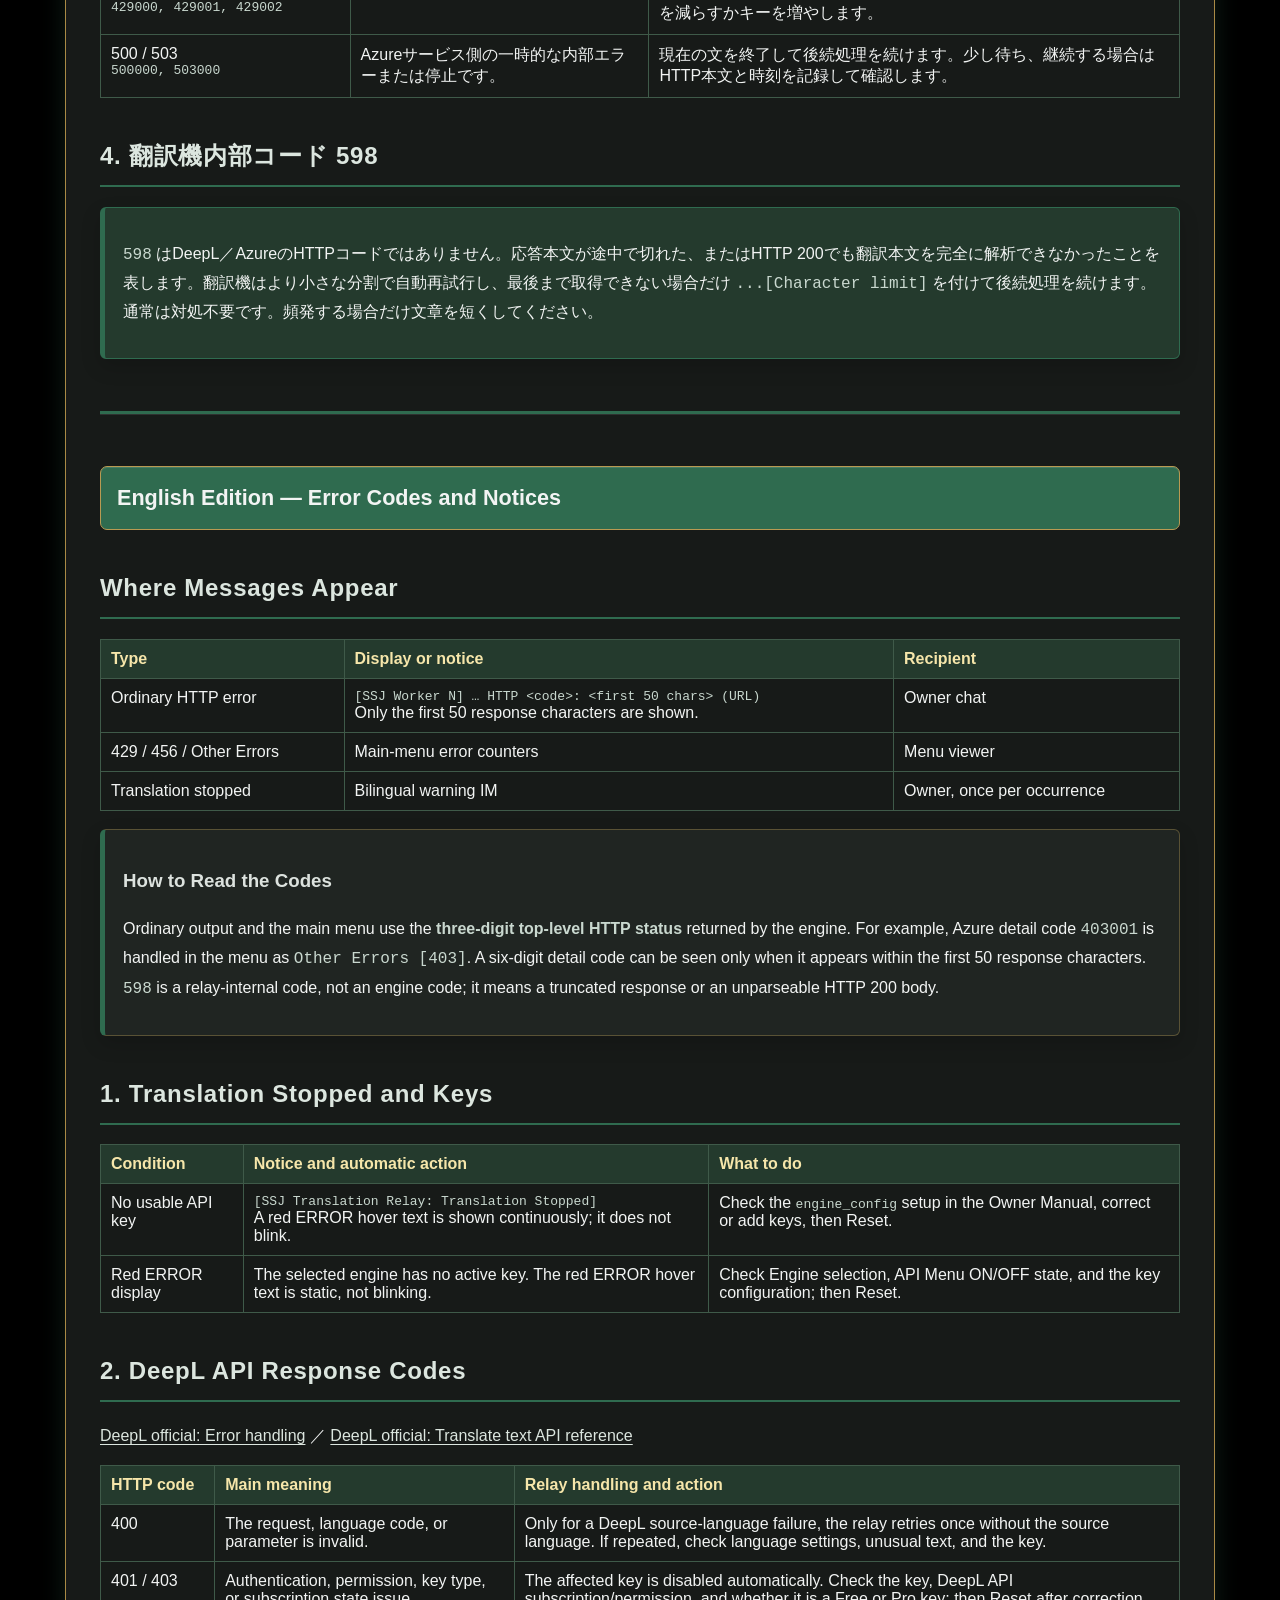
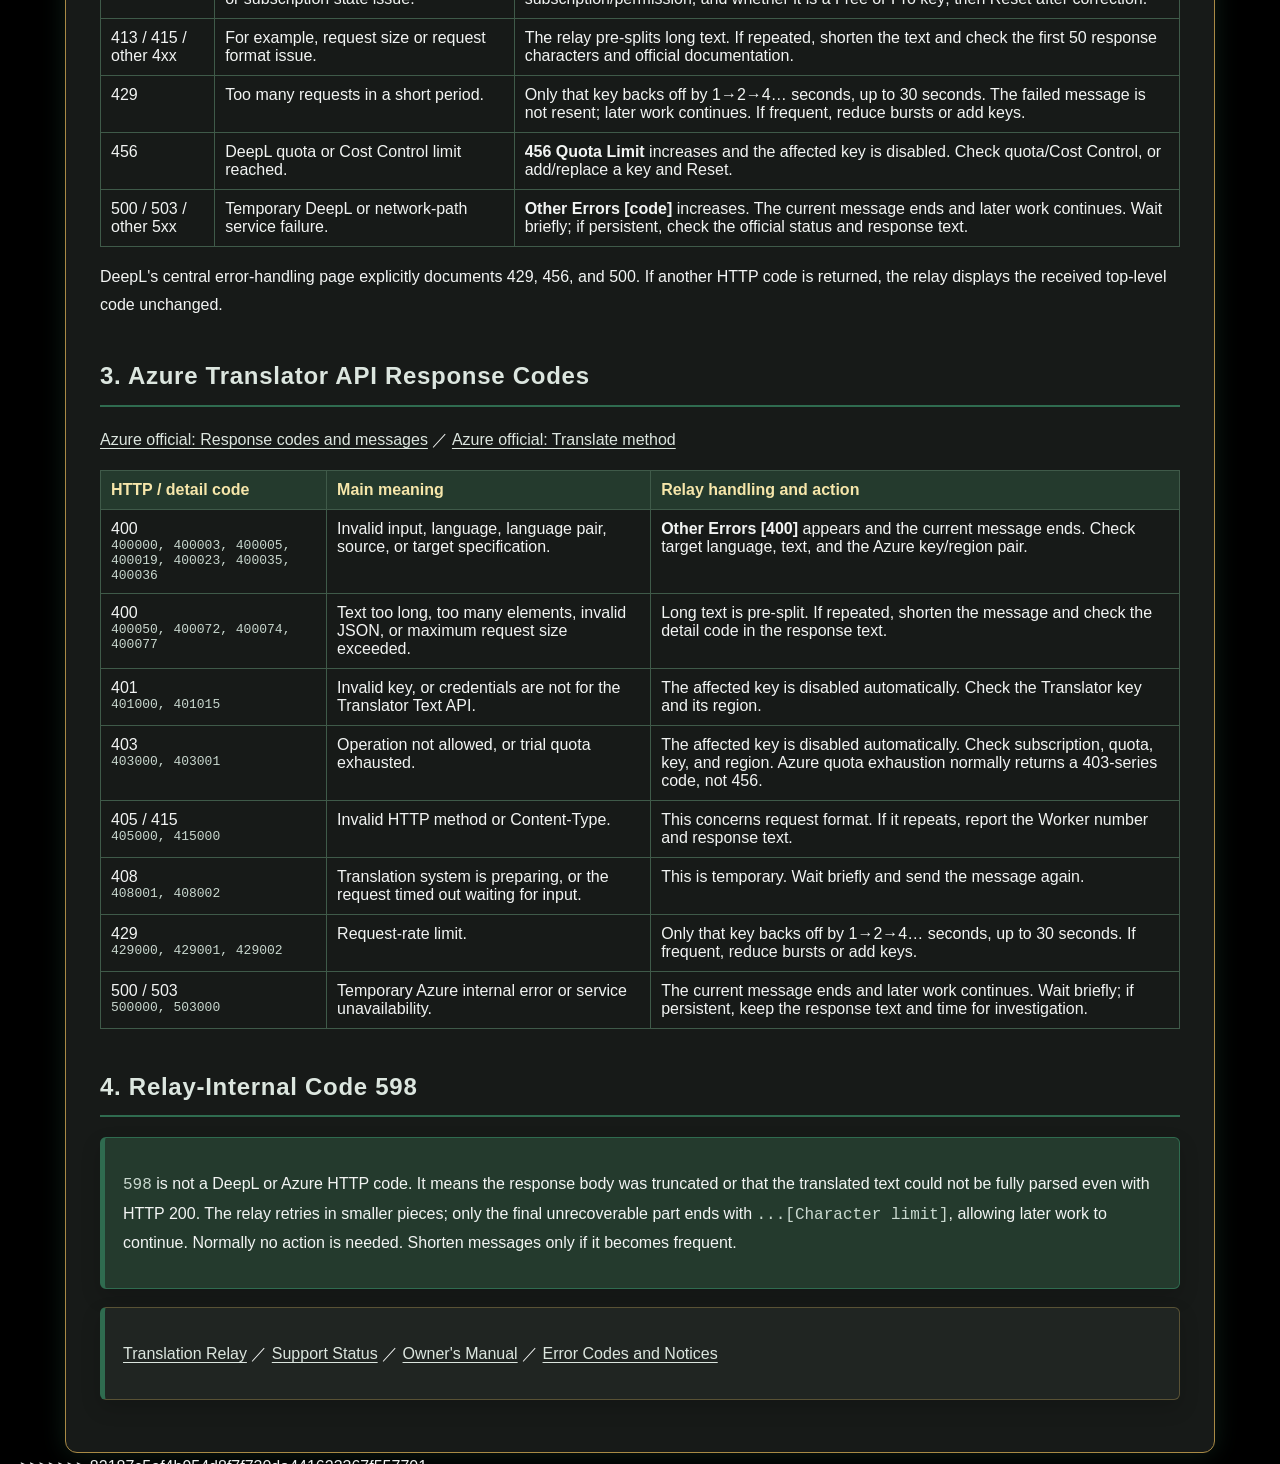
==== commit 4755803d: "change base color" ====
--- a/error-codes.html
+++ b/error-codes.html
@@ -1,3 +1,4 @@
+<<<<<<< HEAD
 <!doctype html>
 <html lang="ja"><head><meta charset="utf-8"><meta name="viewport" content="width=device-width,initial-scale=1"><title>KagaLinguaRelay v1.00 — Error Codes and Notices</title><style>
 body{margin:0;padding:20px;background:radial-gradient(circle at 50% -20%,#172d5a 0,#071125 43%,#020611 100%);color:#eef2fa;font:16px/1.75 Georgia,"Yu Mincho",serif}.container{max-width:1080px;margin:auto;padding:34px;background:linear-gradient(145deg,rgba(18,38,77,.98),rgba(5,15,37,.98));border:1px solid #a98a45;border-radius:14px;box-shadow:0 18px 48px rgba(0,0,0,.55),inset 0 0 0 5px rgba(205,178,102,.08)}h1{text-align:center;color:#f8e8aa;margin:0;font-family:Georgia,"Yu Mincho",serif;letter-spacing:.06em;text-shadow:0 2px 14px #000}h1:after{content:"✦";display:block;margin:7px auto 0;color:#cdb266;font-size:.55em}.version{text-align:center;color:#cbd6e8;margin:8px 0 28px}.lang-title{margin-top:0;padding:13px 16px;color:#fff3c8;background:linear-gradient(90deg,#0b1d46,#193a75,#0b1d46);border:1px solid #b99a52;border-radius:7px;font-size:1.35em;font-weight:bold;box-shadow:inset 0 1px rgba(255,255,255,.12)}h2{color:#f3d98b;border-bottom:1px solid #a98a45;padding-bottom:8px;margin-top:38px;letter-spacing:.03em}h3{color:#e6d29a}.box{margin:18px 0;padding:16px 18px;background:rgba(8,23,54,.72);border:1px solid rgba(170,145,81,.42);border-left:5px solid #cdb266;border-radius:7px;box-shadow:0 8px 20px rgba(0,0,0,.16)}.warn{border-color:#d7b95e;background:rgba(76,57,18,.35)}.danger{border-color:#d77878;background:rgba(92,19,29,.34)}table{width:100%;border-collapse:collapse;margin:15px 0}th,td{padding:10px;border:1px solid #526c9f;text-align:left;vertical-align:top}th{background:#102958;color:#f6e6aa}code{color:#bfe0ff;white-space:pre-wrap}.hl{color:#f3d98b;font-weight:bold}a{color:#a9d5ff;text-underline-offset:3px}.lang-break{border:0;border-top:1px solid #cdb266;margin:52px 0;box-shadow:0 1px rgba(255,255,255,.1)}@media(max-width:650px){body{padding:8px}.container{padding:20px}table{font-size:.9em}}
@@ -30,3 +31,37 @@
 </section>
 <div class="box"><p><a href="https://kawaiikagari.github.io/KagaLinguaRelay-Manuals/visitor-guide.html" target="_blank">Translation Relay</a> ／ <a href="https://kawaiikagari.github.io/KagaLinguaRelay-Manuals/support-status.html" target="_blank">Support Status</a> ／ <a href="https://kawaiikagari.github.io/KagaLinguaRelay-Manuals/owner-manual.html" target="_blank">Owner's Manual</a> ／ <a href="https://kawaiikagari.github.io/KagaLinguaRelay-Manuals/error-codes.html" target="_blank">Error Codes and Notices</a></p></div>
 </main></body></html>
+=======
+<!doctype html>
+<html lang="ja"><head><meta charset="utf-8"><meta name="viewport" content="width=device-width,initial-scale=1"><title>KagaLinguaRelay v1.00 — Error Codes and Notices</title><style>
+body{margin:0;padding:20px;background:#000;color:#f2f4f3;font:16px/1.7 Arial,sans-serif}.container{max-width:1080px;margin:auto;padding:34px;background:#171a18;border-radius:12px;box-shadow:0 0 25px rgba(47,107,79,.28)}h1{text-align:center;color:#f2f4f3;margin:0}.version{text-align:center;color:#bdc5c0;margin:8px 0 28px}.lang-title{margin-top:0;padding:13px 16px;color:#f2f4f3;background:#2f6b4f;border-radius:7px;font-size:1.35em;font-weight:bold}h2{color:#dce6df;border-bottom:2px solid #2f6b4f;padding-bottom:8px;margin-top:38px}h3{color:#dce2de}.box{margin:18px 0;padding:16px 18px;background:#202522;border-left:5px solid #2f6b4f;border-radius:6px}.warn{border-color:#2f6b4f;background:#243a2d}.danger{border-color:#ff6666;background:rgba(100,0,0,.22)}table{width:100%;border-collapse:collapse;margin:15px 0}th,td{padding:10px;border:1px solid #3f5a49;text-align:left;vertical-align:top}th{background:#243a2d}code{color:#c9d8cf;white-space:pre-wrap}.hl{color:#c9d8cf;font-weight:bold}a{color:#dce6df}.lang-break{border:0;border-top:3px solid #2f6b4f;margin:52px 0}@media(max-width:650px){body{padding:8px}.container{padding:20px}table{font-size:.9em}}
+</style></head><body><main class="container">
+<!-- KagaLinguaRelay v1.00 Error Codes and Notices — 2026-08-04 0059 -->
+<div style="text-align:center;"><img src="./kagarin_store_banner_dark_700x100.png" alt="Kagarin Works" style="max-width:100%;height:auto;"></div><h1>KagaLinguaRelay v1.00</h1><p class="version">Error Codes and Notices</p>
+
+<section lang="ja"><div class="lang-title">日本語版 — エラーコードと通知</div>
+<h2>表示と通知</h2><table><tr><th>種類</th><th>表示・通知</th><th>対象</th></tr><tr><td>通常のHTTPエラー</td><td><code>[SSJ Worker N] … HTTP &lt;code&gt;: &lt;first 50 chars&gt; (URL)</code><br>HTTP本文は先頭50文字だけ表示します。</td><td>オーナーチャット</td></tr><tr><td>429 / 456 / Other Errors</td><td>メインメニューのエラーカウンター</td><td>メニュー閲覧者</td></tr><tr><td>翻訳停止</td><td>日英併記の警告IM</td><td>発生時にオーナーへ1回</td></tr></table><div class="box"><h3>コードの読み方</h3><p>通常の表示とメインメニューは、Engineから返った<span class="hl">上位3桁のHTTPステータス</span>を使います。たとえばAzureの <code>403001</code> は、メニューでは <code>Other Errors [403]</code> として扱われます。6桁の詳細コードは、HTTP本文の先頭50文字に含まれる場合だけ確認できます。<code>598</code> はEngine由来ではなく、応答切断またはHTTP 200本文の解析不能を示す翻訳機内部コードです。</p></div>
+
+<h2>1. 翻訳停止・キー関連</h2><table><tr><th>状態</th><th>通知・自動処理</th><th>対処</th></tr><tr><td>利用可能なAPIキーが0件</td><td><code>【SSJ Translation Relay：翻訳停止警告】</code><br>赤いERRORホバーテキストを固定表示します（点滅しません）。</td><td>Owner Manualの <code>engine_config</code> 設定を確認し、キーを追加・修正してからResetします。</td></tr><tr><td>赤いERROR表示</td><td>選択中エンジンに有効なキーが0件です。赤いERRORホバーテキストは固定表示で、点滅しません。</td><td>Engine選択、API MenuのON/OFF、キー設定を確認し、修正後にResetします。</td></tr></table>
+
+<h2>2. DeepL API 応答コード</h2><p><a href="https://developers.deepl.com/docs/best-practices/error-handling" target="_blank">DeepL公式: Error handling</a> ／ <a href="https://developers.deepl.com/api-reference/translate/request-translation" target="_blank">DeepL公式: Translate text API reference</a></p><table><tr><th>HTTPコード</th><th>主な意味</th><th>翻訳機の処理と対処</th></tr><tr><td>400</td><td>要求の内容、言語コード、またはパラメーターが不正です。</td><td>DeepLで発言元言語指定が原因の場合だけ、発言元言語を指定しない形で1回再試行します。繰り返す場合は言語設定、特殊文字、キーを確認します。</td></tr><tr><td>401 / 403</td><td>認証・権限・キー種別・契約状態の問題です。</td><td>該当キーを自動OFFにします。キー、DeepL APIの契約・権限、FreeキーとProキーの種別を確認し、修正後にResetします。</td></tr><tr><td>413 / 415 / その他の4xx</td><td>要求サイズまたは要求形式の問題などです。</td><td>翻訳機は長文を事前分割します。繰り返す場合は本文を短くし、オーナーチャットの本文先頭50文字と公式ページを確認します。</td></tr><tr><td>429</td><td>短時間に送信しすぎたリクエスト制限です。</td><td>該当キーだけ1→2→4…秒、最大30秒まで待機します。失敗した1文は再送せず、後続処理を続けます。頻発時だけ連投を減らすかキーを増やします。</td></tr><tr><td>456</td><td>DeepLの利用枠またはCost Control上限に達しました。</td><td><b>456 Quota Limit</b>を加算し、該当キーを自動OFFにします。利用枠・Cost Controlを確認するか、キーを追加・交換してResetします。</td></tr><tr><td>500 / 503 / その他の5xx</td><td>DeepLまたは経路の一時的なサービス障害です。</td><td><b>Other Errors [コード]</b>を加算し、現在の文を終了して後続処理を続けます。少し待ち、継続する場合は公式ステータスとHTTP本文を確認します。</td></tr></table><p>DeepL公式がエラー処理として明示している代表値は429、456、500です。ほかのHTTPコードが返った場合も、翻訳機は受信した上位HTTPコードをそのまま表示します。</p>
+
+<h2>3. Azure Translator API 応答コード</h2><p><a href="https://learn.microsoft.com/en-us/azure/ai-services/translator/text-translation/reference/status-response-codes" target="_blank">Azure公式: Response codes and messages</a> ／ <a href="https://learn.microsoft.com/en-us/azure/ai-services/translator/text-translation/reference/v3/translate?tabs=url" target="_blank">Azure公式: Translate method</a></p><table><tr><th>HTTP／詳細コード</th><th>主な意味</th><th>翻訳機の処理と対処</th></tr><tr><td>400<br><code>400000, 400003, 400005, 400019, 400023, 400035, 400036</code></td><td>入力、言語、言語組合せ、発言元・翻訳先指定の不正です。</td><td><b>Other Errors [400]</b>になります。その文は終了します。宛先言語、発言内容、Azureキーとリージョンの組合せを確認します。</td></tr><tr><td>400<br><code>400050, 400072, 400074, 400077</code></td><td>本文が長すぎる、要素数超過、JSON形式不正、要求サイズ超過です。</td><td>長文は事前分割されます。繰り返す場合は本文を短くし、HTTP本文の詳細コードを確認します。</td></tr><tr><td>401<br><code>401000, 401015</code></td><td>キーが無効、またはTranslator Text APIではない資格情報です。</td><td>該当キーを自動OFFにします。Translator用キーと、そのキーのリージョンを確認します。</td></tr><tr><td>403<br><code>403000, 403001</code></td><td>操作が許可されない、または試用枠を使い切りました。</td><td>該当キーを自動OFFにします。契約・利用枠・キーとリージョンを確認します。Azureの利用枠超過は通常456ではなく403系で返ります。</td></tr><tr><td>405 / 415<br><code>405000, 415000</code></td><td>HTTPメソッドまたはContent-Typeが不正です。</td><td>翻訳機側の要求形式を示すため、繰り返す場合はWorker番号とHTTP本文を添えて報告してください。</td></tr><tr><td>408<br><code>408001, 408002</code></td><td>翻訳システム準備中、または要求待機タイムアウトです。</td><td>一時的な状態です。少し待って再度発言してください。</td></tr><tr><td>429<br><code>429000, 429001, 429002</code></td><td>リクエスト制限です。</td><td>該当キーだけ1→2→4…秒、最大30秒まで待機します。頻発時だけ連投を減らすかキーを増やします。</td></tr><tr><td>500 / 503<br><code>500000, 503000</code></td><td>Azureサービス側の一時的な内部エラーまたは停止です。</td><td>現在の文を終了して後続処理を続けます。少し待ち、継続する場合はHTTP本文と時刻を記録して確認します。</td></tr></table>
+
+<h2>4. 翻訳機内部コード 598</h2><div class="box warn"><p><code>598</code> はDeepL／AzureのHTTPコードではありません。応答本文が途中で切れた、またはHTTP 200でも翻訳本文を完全に解析できなかったことを表します。翻訳機はより小さな分割で自動再試行し、最後まで取得できない場合だけ <code>...[Character limit]</code> を付けて後続処理を続けます。通常は対処不要です。頻発する場合だけ文章を短くしてください。</p></div>
+</section>
+
+<hr class="lang-break"><section lang="en"><div class="lang-title">English Edition — Error Codes and Notices</div>
+<h2>Where Messages Appear</h2><table><tr><th>Type</th><th>Display or notice</th><th>Recipient</th></tr><tr><td>Ordinary HTTP error</td><td><code>[SSJ Worker N] … HTTP &lt;code&gt;: &lt;first 50 chars&gt; (URL)</code><br>Only the first 50 response characters are shown.</td><td>Owner chat</td></tr><tr><td>429 / 456 / Other Errors</td><td>Main-menu error counters</td><td>Menu viewer</td></tr><tr><td>Translation stopped</td><td>Bilingual warning IM</td><td>Owner, once per occurrence</td></tr></table><div class="box"><h3>How to Read the Codes</h3><p>Ordinary output and the main menu use the <span class="hl">three-digit top-level HTTP status</span> returned by the engine. For example, Azure detail code <code>403001</code> is handled in the menu as <code>Other Errors [403]</code>. A six-digit detail code can be seen only when it appears within the first 50 response characters. <code>598</code> is a relay-internal code, not an engine code; it means a truncated response or an unparseable HTTP 200 body.</p></div>
+
+<h2>1. Translation Stopped and Keys</h2><table><tr><th>Condition</th><th>Notice and automatic action</th><th>What to do</th></tr><tr><td>No usable API key</td><td><code>[SSJ Translation Relay: Translation Stopped]</code><br>A red ERROR hover text is shown continuously; it does not blink.</td><td>Check the <code>engine_config</code> setup in the Owner Manual, correct or add keys, then Reset.</td></tr><tr><td>Red ERROR display</td><td>The selected engine has no active key. The red ERROR hover text is static, not blinking.</td><td>Check Engine selection, API Menu ON/OFF state, and the key configuration; then Reset.</td></tr></table>
+
+<h2>2. DeepL API Response Codes</h2><p><a href="https://developers.deepl.com/docs/best-practices/error-handling" target="_blank">DeepL official: Error handling</a> ／ <a href="https://developers.deepl.com/api-reference/translate/request-translation" target="_blank">DeepL official: Translate text API reference</a></p><table><tr><th>HTTP code</th><th>Main meaning</th><th>Relay handling and action</th></tr><tr><td>400</td><td>The request, language code, or parameter is invalid.</td><td>Only for a DeepL source-language failure, the relay retries once without the source language. If repeated, check language settings, unusual text, and the key.</td></tr><tr><td>401 / 403</td><td>Authentication, permission, key type, or subscription state issue.</td><td>The affected key is disabled automatically. Check the key, DeepL API subscription/permission, and whether it is a Free or Pro key; then Reset after correction.</td></tr><tr><td>413 / 415 / other 4xx</td><td>For example, request size or request format issue.</td><td>The relay pre-splits long text. If repeated, shorten the text and check the first 50 response characters and official documentation.</td></tr><tr><td>429</td><td>Too many requests in a short period.</td><td>Only that key backs off by 1→2→4… seconds, up to 30 seconds. The failed message is not resent; later work continues. If frequent, reduce bursts or add keys.</td></tr><tr><td>456</td><td>DeepL quota or Cost Control limit reached.</td><td><b>456 Quota Limit</b> increases and the affected key is disabled. Check quota/Cost Control, or add/replace a key and Reset.</td></tr><tr><td>500 / 503 / other 5xx</td><td>Temporary DeepL or network-path service failure.</td><td><b>Other Errors [code]</b> increases. The current message ends and later work continues. Wait briefly; if persistent, check the official status and response text.</td></tr></table><p>DeepL's central error-handling page explicitly documents 429, 456, and 500. If another HTTP code is returned, the relay displays the received top-level code unchanged.</p>
+
+<h2>3. Azure Translator API Response Codes</h2><p><a href="https://learn.microsoft.com/en-us/azure/ai-services/translator/text-translation/reference/status-response-codes" target="_blank">Azure official: Response codes and messages</a> ／ <a href="https://learn.microsoft.com/en-us/azure/ai-services/translator/text-translation/reference/v3/translate?tabs=url" target="_blank">Azure official: Translate method</a></p><table><tr><th>HTTP / detail code</th><th>Main meaning</th><th>Relay handling and action</th></tr><tr><td>400<br><code>400000, 400003, 400005, 400019, 400023, 400035, 400036</code></td><td>Invalid input, language, language pair, source, or target specification.</td><td><b>Other Errors [400]</b> appears and the current message ends. Check target language, text, and the Azure key/region pair.</td></tr><tr><td>400<br><code>400050, 400072, 400074, 400077</code></td><td>Text too long, too many elements, invalid JSON, or maximum request size exceeded.</td><td>Long text is pre-split. If repeated, shorten the message and check the detail code in the response text.</td></tr><tr><td>401<br><code>401000, 401015</code></td><td>Invalid key, or credentials are not for the Translator Text API.</td><td>The affected key is disabled automatically. Check the Translator key and its region.</td></tr><tr><td>403<br><code>403000, 403001</code></td><td>Operation not allowed, or trial quota exhausted.</td><td>The affected key is disabled automatically. Check subscription, quota, key, and region. Azure quota exhaustion normally returns a 403-series code, not 456.</td></tr><tr><td>405 / 415<br><code>405000, 415000</code></td><td>Invalid HTTP method or Content-Type.</td><td>This concerns request format. If it repeats, report the Worker number and response text.</td></tr><tr><td>408<br><code>408001, 408002</code></td><td>Translation system is preparing, or the request timed out waiting for input.</td><td>This is temporary. Wait briefly and send the message again.</td></tr><tr><td>429<br><code>429000, 429001, 429002</code></td><td>Request-rate limit.</td><td>Only that key backs off by 1→2→4… seconds, up to 30 seconds. If frequent, reduce bursts or add keys.</td></tr><tr><td>500 / 503<br><code>500000, 503000</code></td><td>Temporary Azure internal error or service unavailability.</td><td>The current message ends and later work continues. Wait briefly; if persistent, keep the response text and time for investigation.</td></tr></table>
+
+<h2>4. Relay-Internal Code 598</h2><div class="box warn"><p><code>598</code> is not a DeepL or Azure HTTP code. It means the response body was truncated or that the translated text could not be fully parsed even with HTTP 200. The relay retries in smaller pieces; only the final unrecoverable part ends with <code>...[Character limit]</code>, allowing later work to continue. Normally no action is needed. Shorten messages only if it becomes frequent.</p></div>
+</section>
+<div class="box"><p><a href="https://kawaiikagari.github.io/KagaLinguaRelay-Manuals/visitor-guide.html" target="_blank">Translation Relay</a> ／ <a href="https://kawaiikagari.github.io/KagaLinguaRelay-Manuals/support-status.html" target="_blank">Support Status</a> ／ <a href="https://kawaiikagari.github.io/KagaLinguaRelay-Manuals/owner-manual.html" target="_blank">Owner's Manual</a> ／ <a href="https://kawaiikagari.github.io/KagaLinguaRelay-Manuals/error-codes.html" target="_blank">Error Codes and Notices</a></p></div>
+</main></body></html>
+>>>>>>> 82187c5ef4b954d8f7f730da441623367f557701
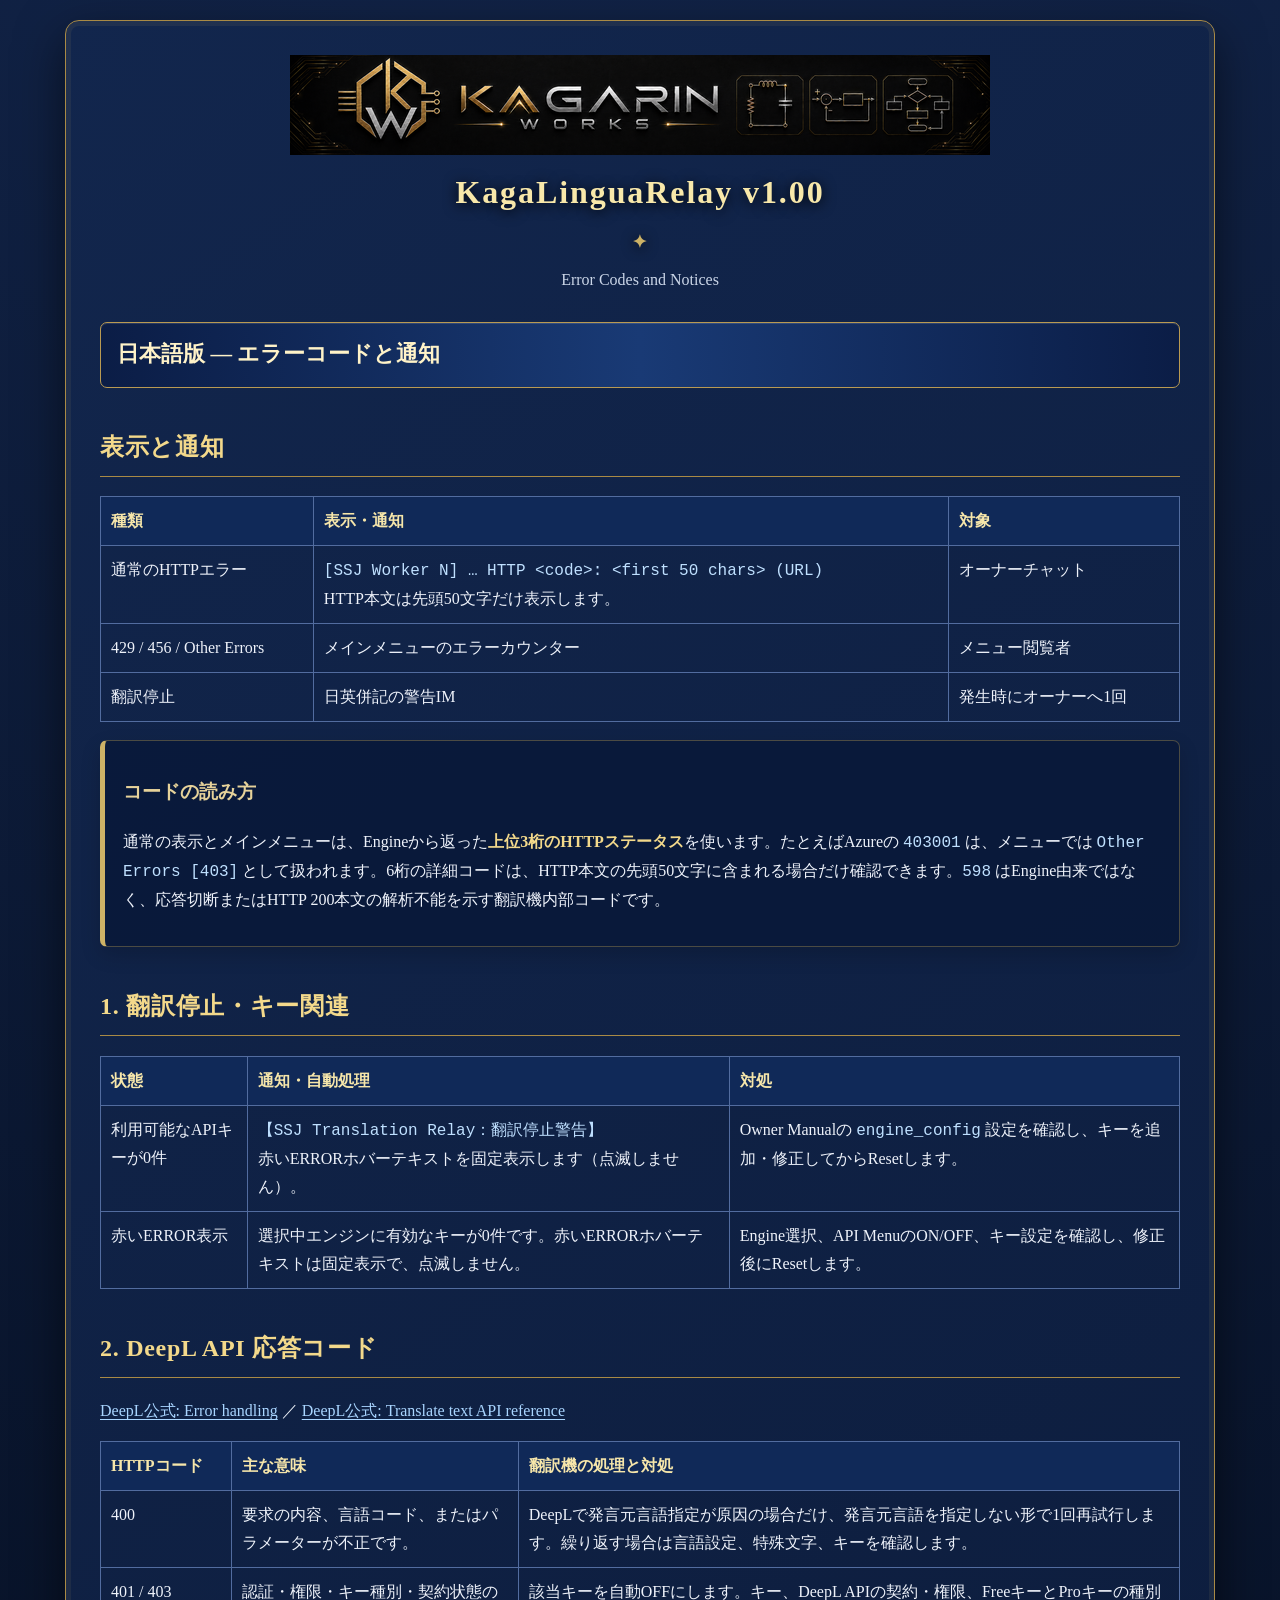
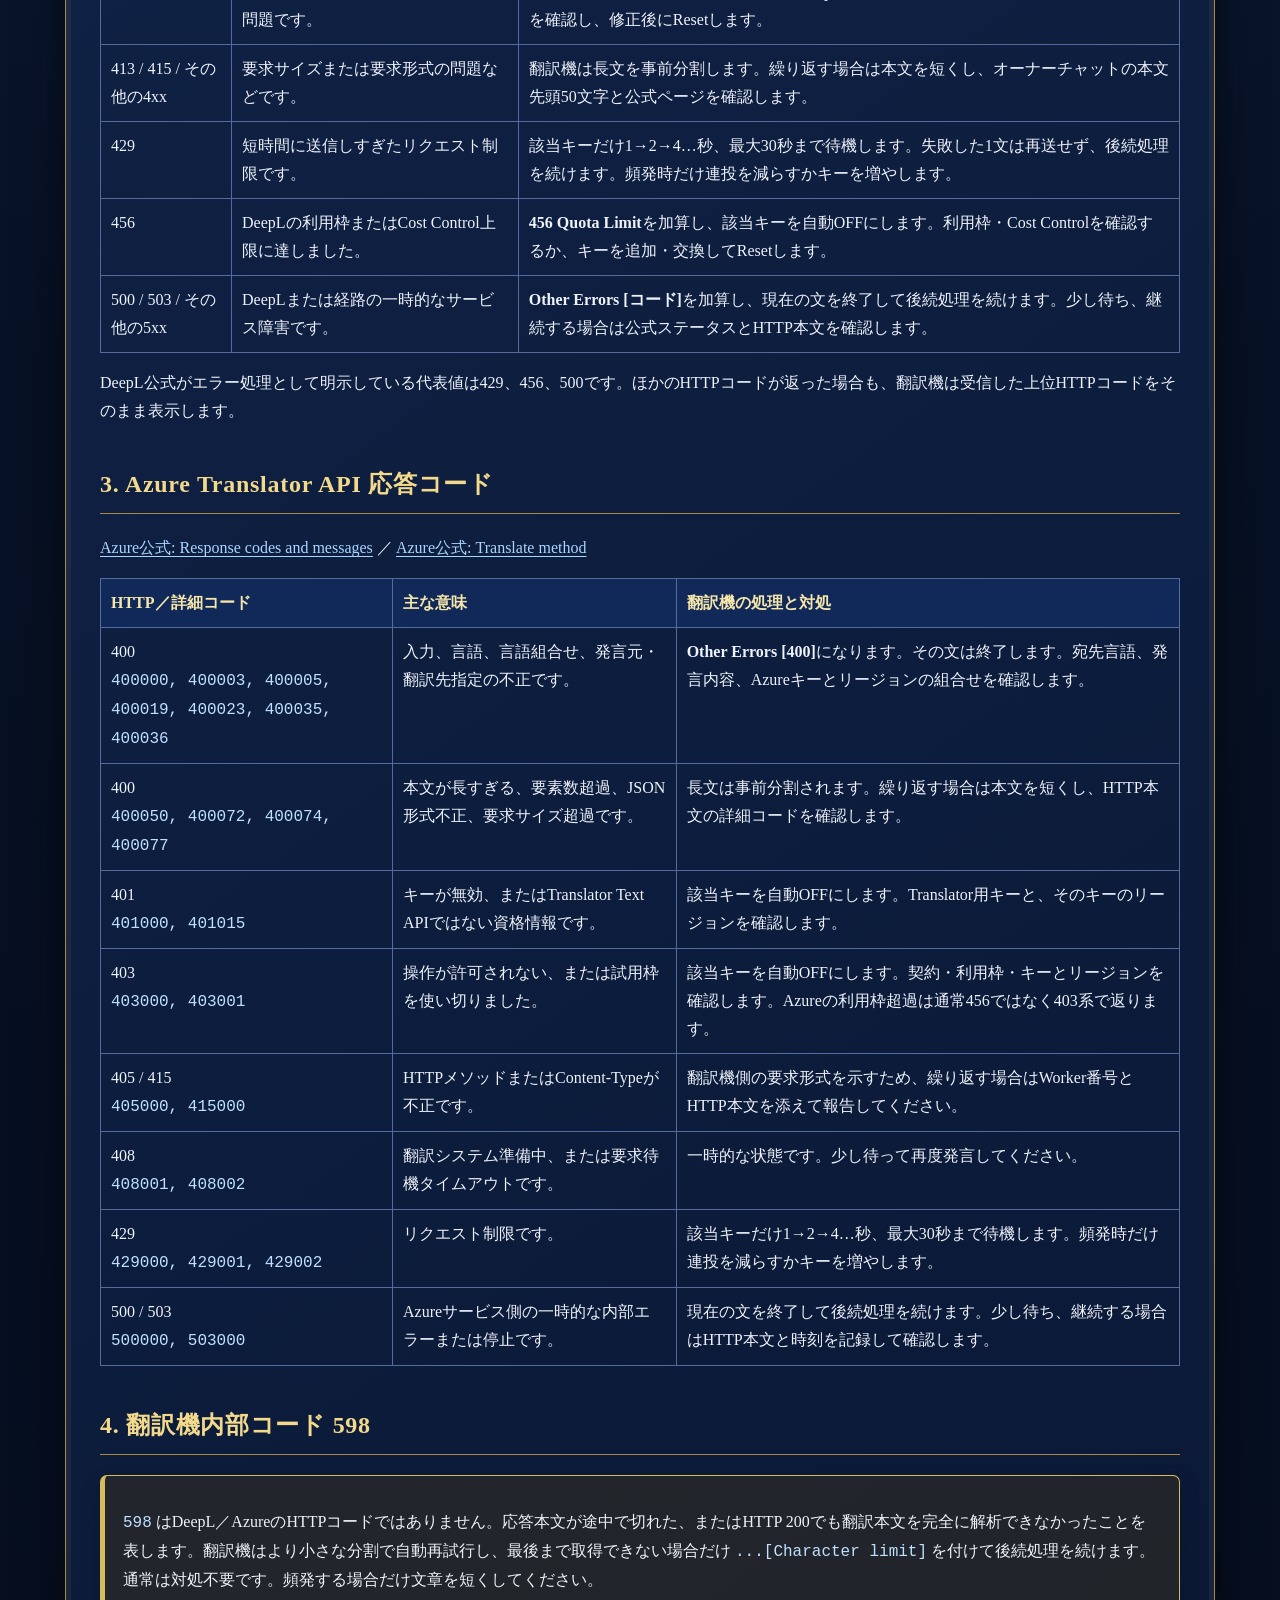
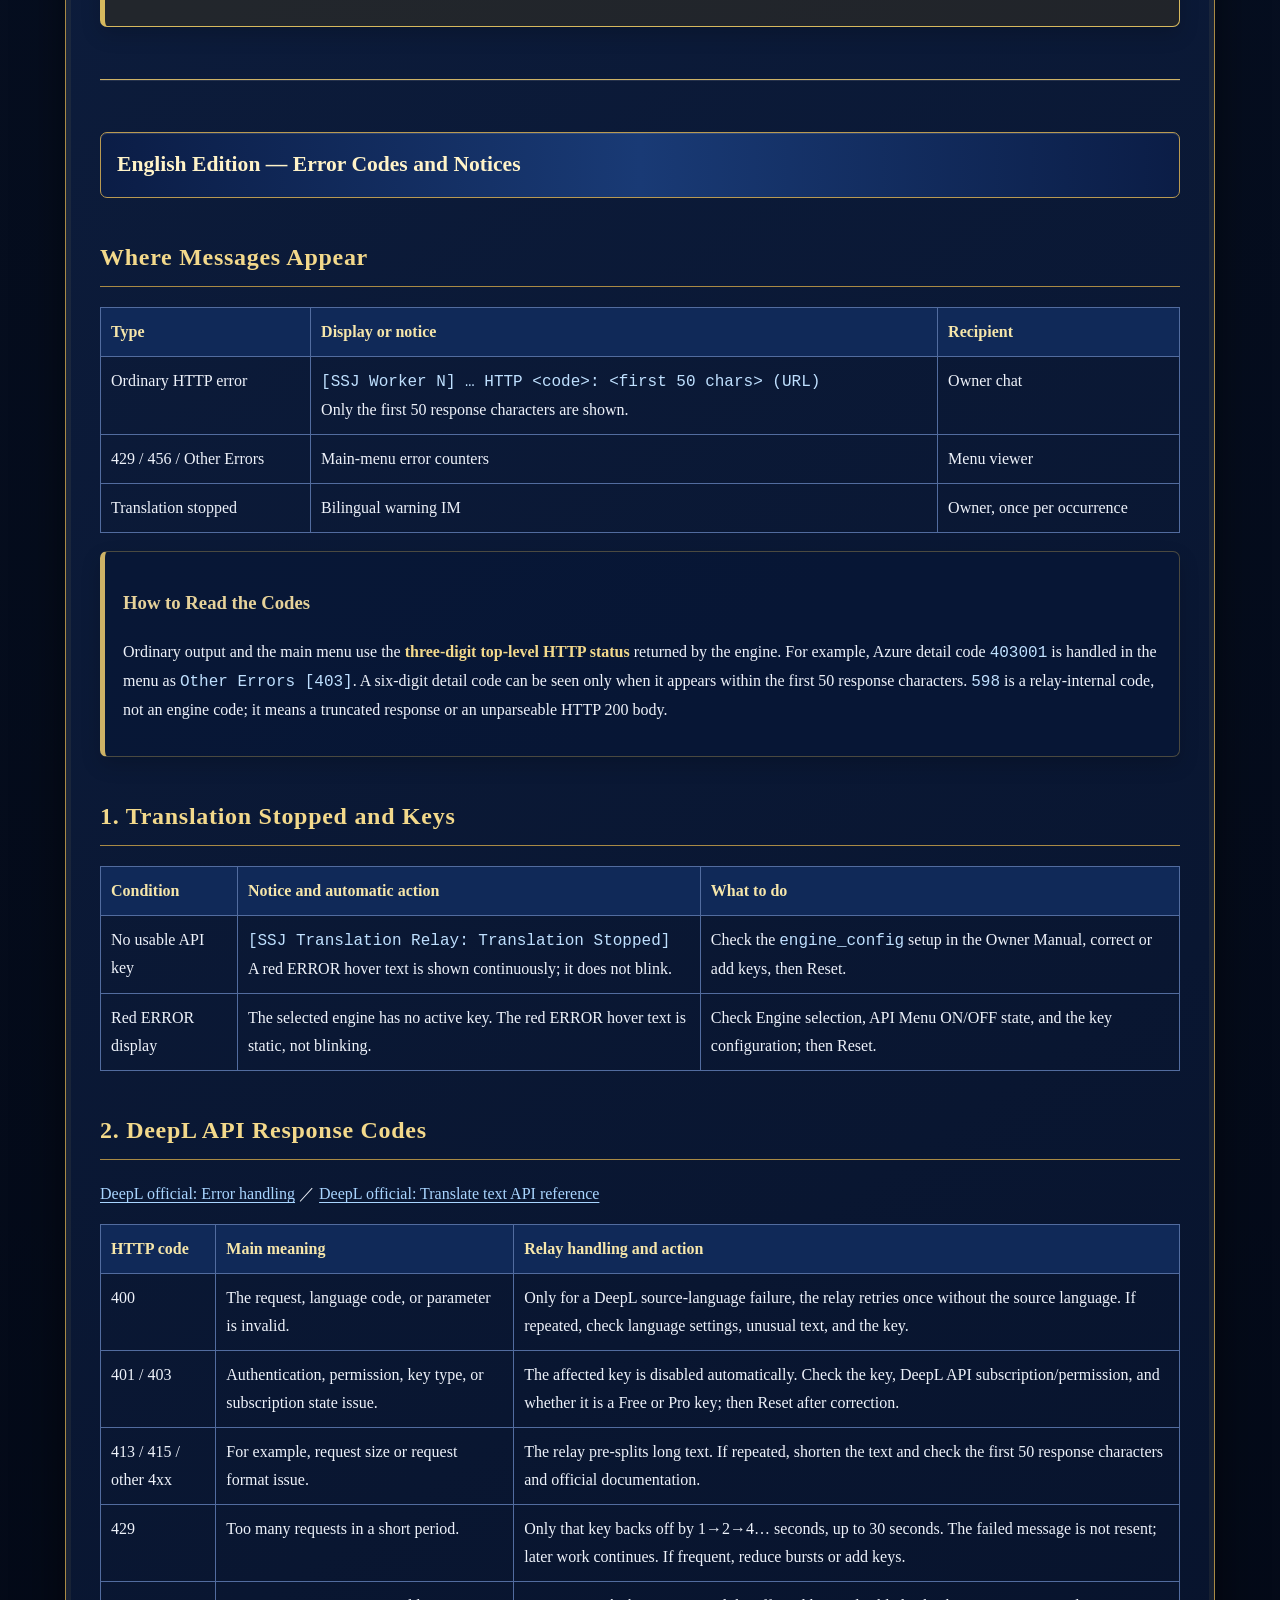
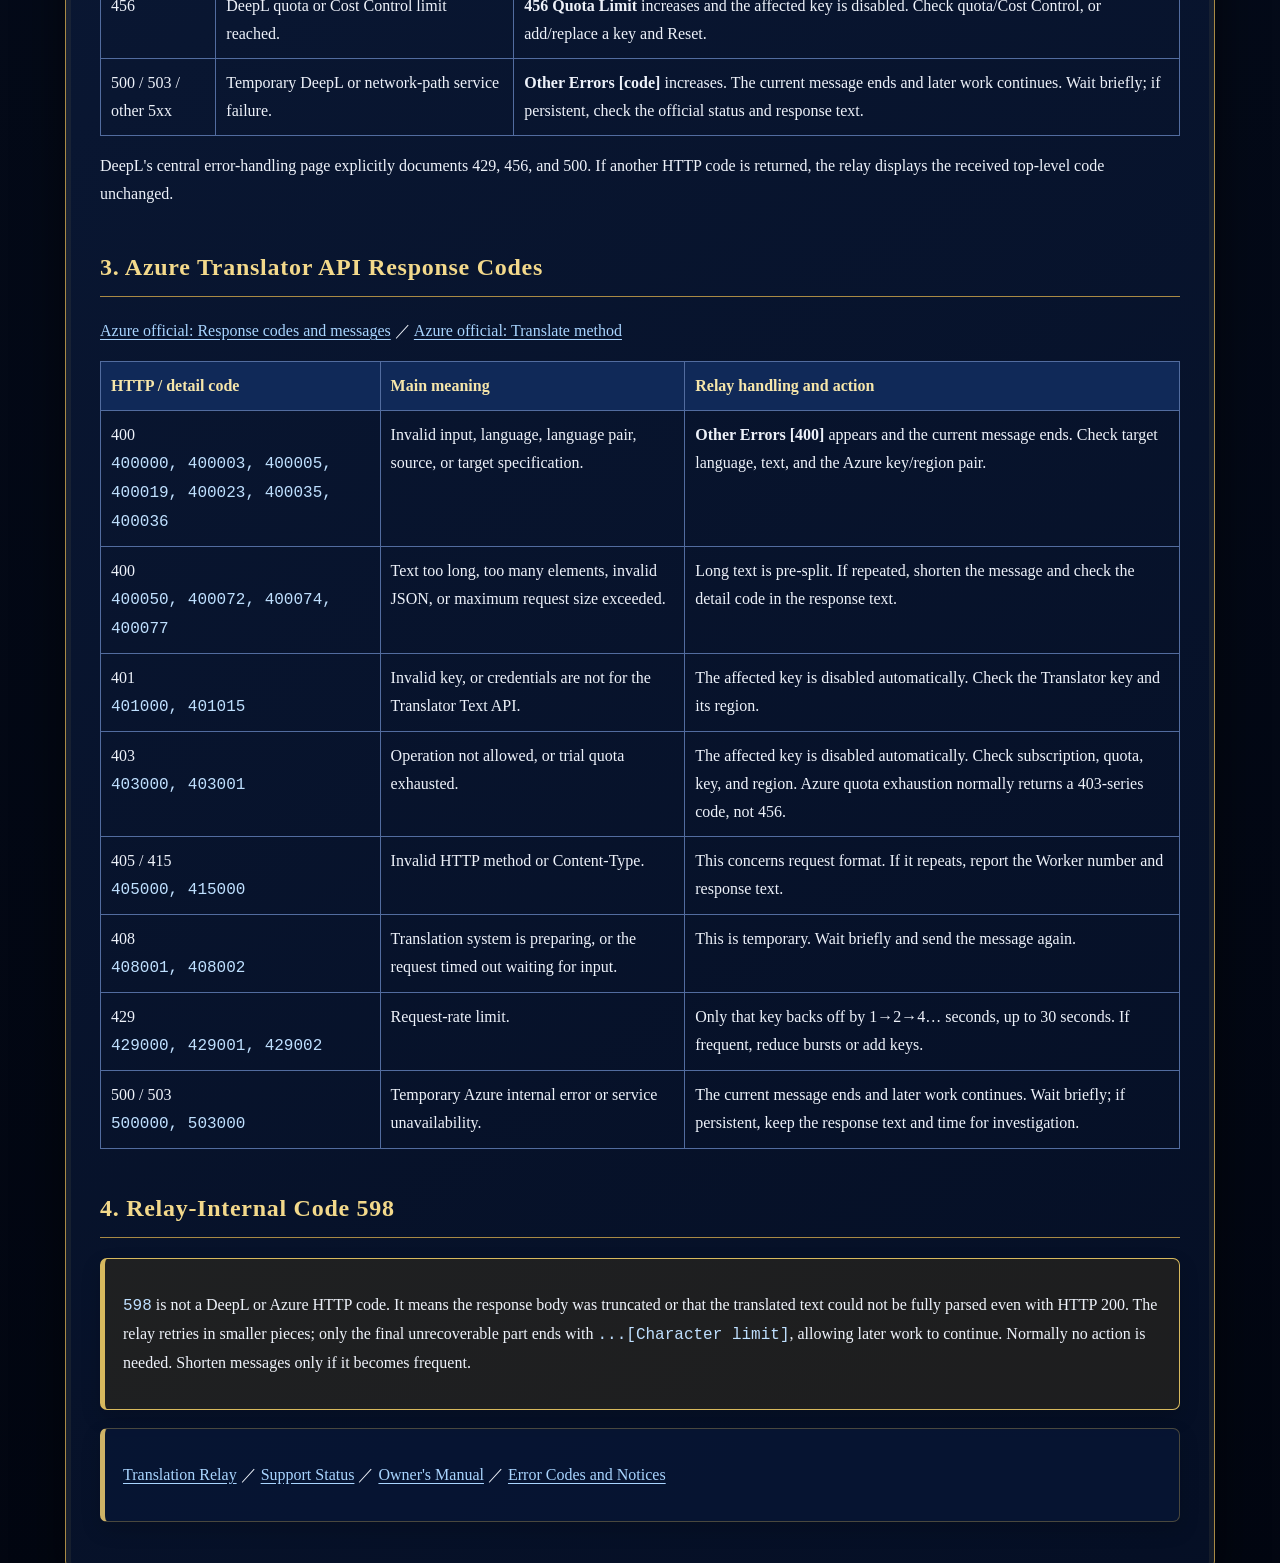
==== commit 93cabf5d: "change base color" ====
--- a/error-codes.html
+++ b/error-codes.html
@@ -1,4 +1,3 @@
-<<<<<<< HEAD
 <!doctype html>
 <html lang="ja"><head><meta charset="utf-8"><meta name="viewport" content="width=device-width,initial-scale=1"><title>KagaLinguaRelay v1.00 — Error Codes and Notices</title><style>
 body{margin:0;padding:20px;background:radial-gradient(circle at 50% -20%,#172d5a 0,#071125 43%,#020611 100%);color:#eef2fa;font:16px/1.75 Georgia,"Yu Mincho",serif}.container{max-width:1080px;margin:auto;padding:34px;background:linear-gradient(145deg,rgba(18,38,77,.98),rgba(5,15,37,.98));border:1px solid #a98a45;border-radius:14px;box-shadow:0 18px 48px rgba(0,0,0,.55),inset 0 0 0 5px rgba(205,178,102,.08)}h1{text-align:center;color:#f8e8aa;margin:0;font-family:Georgia,"Yu Mincho",serif;letter-spacing:.06em;text-shadow:0 2px 14px #000}h1:after{content:"✦";display:block;margin:7px auto 0;color:#cdb266;font-size:.55em}.version{text-align:center;color:#cbd6e8;margin:8px 0 28px}.lang-title{margin-top:0;padding:13px 16px;color:#fff3c8;background:linear-gradient(90deg,#0b1d46,#193a75,#0b1d46);border:1px solid #b99a52;border-radius:7px;font-size:1.35em;font-weight:bold;box-shadow:inset 0 1px rgba(255,255,255,.12)}h2{color:#f3d98b;border-bottom:1px solid #a98a45;padding-bottom:8px;margin-top:38px;letter-spacing:.03em}h3{color:#e6d29a}.box{margin:18px 0;padding:16px 18px;background:rgba(8,23,54,.72);border:1px solid rgba(170,145,81,.42);border-left:5px solid #cdb266;border-radius:7px;box-shadow:0 8px 20px rgba(0,0,0,.16)}.warn{border-color:#d7b95e;background:rgba(76,57,18,.35)}.danger{border-color:#d77878;background:rgba(92,19,29,.34)}table{width:100%;border-collapse:collapse;margin:15px 0}th,td{padding:10px;border:1px solid #526c9f;text-align:left;vertical-align:top}th{background:#102958;color:#f6e6aa}code{color:#bfe0ff;white-space:pre-wrap}.hl{color:#f3d98b;font-weight:bold}a{color:#a9d5ff;text-underline-offset:3px}.lang-break{border:0;border-top:1px solid #cdb266;margin:52px 0;box-shadow:0 1px rgba(255,255,255,.1)}@media(max-width:650px){body{padding:8px}.container{padding:20px}table{font-size:.9em}}
@@ -30,38 +29,4 @@
 <h2>4. Relay-Internal Code 598</h2><div class="box warn"><p><code>598</code> is not a DeepL or Azure HTTP code. It means the response body was truncated or that the translated text could not be fully parsed even with HTTP 200. The relay retries in smaller pieces; only the final unrecoverable part ends with <code>...[Character limit]</code>, allowing later work to continue. Normally no action is needed. Shorten messages only if it becomes frequent.</p></div>
 </section>
 <div class="box"><p><a href="https://kawaiikagari.github.io/KagaLinguaRelay-Manuals/visitor-guide.html" target="_blank">Translation Relay</a> ／ <a href="https://kawaiikagari.github.io/KagaLinguaRelay-Manuals/support-status.html" target="_blank">Support Status</a> ／ <a href="https://kawaiikagari.github.io/KagaLinguaRelay-Manuals/owner-manual.html" target="_blank">Owner's Manual</a> ／ <a href="https://kawaiikagari.github.io/KagaLinguaRelay-Manuals/error-codes.html" target="_blank">Error Codes and Notices</a></p></div>
-</main></body></html>
-=======
-<!doctype html>
-<html lang="ja"><head><meta charset="utf-8"><meta name="viewport" content="width=device-width,initial-scale=1"><title>KagaLinguaRelay v1.00 — Error Codes and Notices</title><style>
-body{margin:0;padding:20px;background:#000;color:#f2f4f3;font:16px/1.7 Arial,sans-serif}.container{max-width:1080px;margin:auto;padding:34px;background:#171a18;border-radius:12px;box-shadow:0 0 25px rgba(47,107,79,.28)}h1{text-align:center;color:#f2f4f3;margin:0}.version{text-align:center;color:#bdc5c0;margin:8px 0 28px}.lang-title{margin-top:0;padding:13px 16px;color:#f2f4f3;background:#2f6b4f;border-radius:7px;font-size:1.35em;font-weight:bold}h2{color:#dce6df;border-bottom:2px solid #2f6b4f;padding-bottom:8px;margin-top:38px}h3{color:#dce2de}.box{margin:18px 0;padding:16px 18px;background:#202522;border-left:5px solid #2f6b4f;border-radius:6px}.warn{border-color:#2f6b4f;background:#243a2d}.danger{border-color:#ff6666;background:rgba(100,0,0,.22)}table{width:100%;border-collapse:collapse;margin:15px 0}th,td{padding:10px;border:1px solid #3f5a49;text-align:left;vertical-align:top}th{background:#243a2d}code{color:#c9d8cf;white-space:pre-wrap}.hl{color:#c9d8cf;font-weight:bold}a{color:#dce6df}.lang-break{border:0;border-top:3px solid #2f6b4f;margin:52px 0}@media(max-width:650px){body{padding:8px}.container{padding:20px}table{font-size:.9em}}
-</style></head><body><main class="container">
-<!-- KagaLinguaRelay v1.00 Error Codes and Notices — 2026-08-04 0059 -->
-<div style="text-align:center;"><img src="./kagarin_store_banner_dark_700x100.png" alt="Kagarin Works" style="max-width:100%;height:auto;"></div><h1>KagaLinguaRelay v1.00</h1><p class="version">Error Codes and Notices</p>
-
-<section lang="ja"><div class="lang-title">日本語版 — エラーコードと通知</div>
-<h2>表示と通知</h2><table><tr><th>種類</th><th>表示・通知</th><th>対象</th></tr><tr><td>通常のHTTPエラー</td><td><code>[SSJ Worker N] … HTTP &lt;code&gt;: &lt;first 50 chars&gt; (URL)</code><br>HTTP本文は先頭50文字だけ表示します。</td><td>オーナーチャット</td></tr><tr><td>429 / 456 / Other Errors</td><td>メインメニューのエラーカウンター</td><td>メニュー閲覧者</td></tr><tr><td>翻訳停止</td><td>日英併記の警告IM</td><td>発生時にオーナーへ1回</td></tr></table><div class="box"><h3>コードの読み方</h3><p>通常の表示とメインメニューは、Engineから返った<span class="hl">上位3桁のHTTPステータス</span>を使います。たとえばAzureの <code>403001</code> は、メニューでは <code>Other Errors [403]</code> として扱われます。6桁の詳細コードは、HTTP本文の先頭50文字に含まれる場合だけ確認できます。<code>598</code> はEngine由来ではなく、応答切断またはHTTP 200本文の解析不能を示す翻訳機内部コードです。</p></div>
-
-<h2>1. 翻訳停止・キー関連</h2><table><tr><th>状態</th><th>通知・自動処理</th><th>対処</th></tr><tr><td>利用可能なAPIキーが0件</td><td><code>【SSJ Translation Relay：翻訳停止警告】</code><br>赤いERRORホバーテキストを固定表示します（点滅しません）。</td><td>Owner Manualの <code>engine_config</code> 設定を確認し、キーを追加・修正してからResetします。</td></tr><tr><td>赤いERROR表示</td><td>選択中エンジンに有効なキーが0件です。赤いERRORホバーテキストは固定表示で、点滅しません。</td><td>Engine選択、API MenuのON/OFF、キー設定を確認し、修正後にResetします。</td></tr></table>
-
-<h2>2. DeepL API 応答コード</h2><p><a href="https://developers.deepl.com/docs/best-practices/error-handling" target="_blank">DeepL公式: Error handling</a> ／ <a href="https://developers.deepl.com/api-reference/translate/request-translation" target="_blank">DeepL公式: Translate text API reference</a></p><table><tr><th>HTTPコード</th><th>主な意味</th><th>翻訳機の処理と対処</th></tr><tr><td>400</td><td>要求の内容、言語コード、またはパラメーターが不正です。</td><td>DeepLで発言元言語指定が原因の場合だけ、発言元言語を指定しない形で1回再試行します。繰り返す場合は言語設定、特殊文字、キーを確認します。</td></tr><tr><td>401 / 403</td><td>認証・権限・キー種別・契約状態の問題です。</td><td>該当キーを自動OFFにします。キー、DeepL APIの契約・権限、FreeキーとProキーの種別を確認し、修正後にResetします。</td></tr><tr><td>413 / 415 / その他の4xx</td><td>要求サイズまたは要求形式の問題などです。</td><td>翻訳機は長文を事前分割します。繰り返す場合は本文を短くし、オーナーチャットの本文先頭50文字と公式ページを確認します。</td></tr><tr><td>429</td><td>短時間に送信しすぎたリクエスト制限です。</td><td>該当キーだけ1→2→4…秒、最大30秒まで待機します。失敗した1文は再送せず、後続処理を続けます。頻発時だけ連投を減らすかキーを増やします。</td></tr><tr><td>456</td><td>DeepLの利用枠またはCost Control上限に達しました。</td><td><b>456 Quota Limit</b>を加算し、該当キーを自動OFFにします。利用枠・Cost Controlを確認するか、キーを追加・交換してResetします。</td></tr><tr><td>500 / 503 / その他の5xx</td><td>DeepLまたは経路の一時的なサービス障害です。</td><td><b>Other Errors [コード]</b>を加算し、現在の文を終了して後続処理を続けます。少し待ち、継続する場合は公式ステータスとHTTP本文を確認します。</td></tr></table><p>DeepL公式がエラー処理として明示している代表値は429、456、500です。ほかのHTTPコードが返った場合も、翻訳機は受信した上位HTTPコードをそのまま表示します。</p>
-
-<h2>3. Azure Translator API 応答コード</h2><p><a href="https://learn.microsoft.com/en-us/azure/ai-services/translator/text-translation/reference/status-response-codes" target="_blank">Azure公式: Response codes and messages</a> ／ <a href="https://learn.microsoft.com/en-us/azure/ai-services/translator/text-translation/reference/v3/translate?tabs=url" target="_blank">Azure公式: Translate method</a></p><table><tr><th>HTTP／詳細コード</th><th>主な意味</th><th>翻訳機の処理と対処</th></tr><tr><td>400<br><code>400000, 400003, 400005, 400019, 400023, 400035, 400036</code></td><td>入力、言語、言語組合せ、発言元・翻訳先指定の不正です。</td><td><b>Other Errors [400]</b>になります。その文は終了します。宛先言語、発言内容、Azureキーとリージョンの組合せを確認します。</td></tr><tr><td>400<br><code>400050, 400072, 400074, 400077</code></td><td>本文が長すぎる、要素数超過、JSON形式不正、要求サイズ超過です。</td><td>長文は事前分割されます。繰り返す場合は本文を短くし、HTTP本文の詳細コードを確認します。</td></tr><tr><td>401<br><code>401000, 401015</code></td><td>キーが無効、またはTranslator Text APIではない資格情報です。</td><td>該当キーを自動OFFにします。Translator用キーと、そのキーのリージョンを確認します。</td></tr><tr><td>403<br><code>403000, 403001</code></td><td>操作が許可されない、または試用枠を使い切りました。</td><td>該当キーを自動OFFにします。契約・利用枠・キーとリージョンを確認します。Azureの利用枠超過は通常456ではなく403系で返ります。</td></tr><tr><td>405 / 415<br><code>405000, 415000</code></td><td>HTTPメソッドまたはContent-Typeが不正です。</td><td>翻訳機側の要求形式を示すため、繰り返す場合はWorker番号とHTTP本文を添えて報告してください。</td></tr><tr><td>408<br><code>408001, 408002</code></td><td>翻訳システム準備中、または要求待機タイムアウトです。</td><td>一時的な状態です。少し待って再度発言してください。</td></tr><tr><td>429<br><code>429000, 429001, 429002</code></td><td>リクエスト制限です。</td><td>該当キーだけ1→2→4…秒、最大30秒まで待機します。頻発時だけ連投を減らすかキーを増やします。</td></tr><tr><td>500 / 503<br><code>500000, 503000</code></td><td>Azureサービス側の一時的な内部エラーまたは停止です。</td><td>現在の文を終了して後続処理を続けます。少し待ち、継続する場合はHTTP本文と時刻を記録して確認します。</td></tr></table>
-
-<h2>4. 翻訳機内部コード 598</h2><div class="box warn"><p><code>598</code> はDeepL／AzureのHTTPコードではありません。応答本文が途中で切れた、またはHTTP 200でも翻訳本文を完全に解析できなかったことを表します。翻訳機はより小さな分割で自動再試行し、最後まで取得できない場合だけ <code>...[Character limit]</code> を付けて後続処理を続けます。通常は対処不要です。頻発する場合だけ文章を短くしてください。</p></div>
-</section>
-
-<hr class="lang-break"><section lang="en"><div class="lang-title">English Edition — Error Codes and Notices</div>
-<h2>Where Messages Appear</h2><table><tr><th>Type</th><th>Display or notice</th><th>Recipient</th></tr><tr><td>Ordinary HTTP error</td><td><code>[SSJ Worker N] … HTTP &lt;code&gt;: &lt;first 50 chars&gt; (URL)</code><br>Only the first 50 response characters are shown.</td><td>Owner chat</td></tr><tr><td>429 / 456 / Other Errors</td><td>Main-menu error counters</td><td>Menu viewer</td></tr><tr><td>Translation stopped</td><td>Bilingual warning IM</td><td>Owner, once per occurrence</td></tr></table><div class="box"><h3>How to Read the Codes</h3><p>Ordinary output and the main menu use the <span class="hl">three-digit top-level HTTP status</span> returned by the engine. For example, Azure detail code <code>403001</code> is handled in the menu as <code>Other Errors [403]</code>. A six-digit detail code can be seen only when it appears within the first 50 response characters. <code>598</code> is a relay-internal code, not an engine code; it means a truncated response or an unparseable HTTP 200 body.</p></div>
-
-<h2>1. Translation Stopped and Keys</h2><table><tr><th>Condition</th><th>Notice and automatic action</th><th>What to do</th></tr><tr><td>No usable API key</td><td><code>[SSJ Translation Relay: Translation Stopped]</code><br>A red ERROR hover text is shown continuously; it does not blink.</td><td>Check the <code>engine_config</code> setup in the Owner Manual, correct or add keys, then Reset.</td></tr><tr><td>Red ERROR display</td><td>The selected engine has no active key. The red ERROR hover text is static, not blinking.</td><td>Check Engine selection, API Menu ON/OFF state, and the key configuration; then Reset.</td></tr></table>
-
-<h2>2. DeepL API Response Codes</h2><p><a href="https://developers.deepl.com/docs/best-practices/error-handling" target="_blank">DeepL official: Error handling</a> ／ <a href="https://developers.deepl.com/api-reference/translate/request-translation" target="_blank">DeepL official: Translate text API reference</a></p><table><tr><th>HTTP code</th><th>Main meaning</th><th>Relay handling and action</th></tr><tr><td>400</td><td>The request, language code, or parameter is invalid.</td><td>Only for a DeepL source-language failure, the relay retries once without the source language. If repeated, check language settings, unusual text, and the key.</td></tr><tr><td>401 / 403</td><td>Authentication, permission, key type, or subscription state issue.</td><td>The affected key is disabled automatically. Check the key, DeepL API subscription/permission, and whether it is a Free or Pro key; then Reset after correction.</td></tr><tr><td>413 / 415 / other 4xx</td><td>For example, request size or request format issue.</td><td>The relay pre-splits long text. If repeated, shorten the text and check the first 50 response characters and official documentation.</td></tr><tr><td>429</td><td>Too many requests in a short period.</td><td>Only that key backs off by 1→2→4… seconds, up to 30 seconds. The failed message is not resent; later work continues. If frequent, reduce bursts or add keys.</td></tr><tr><td>456</td><td>DeepL quota or Cost Control limit reached.</td><td><b>456 Quota Limit</b> increases and the affected key is disabled. Check quota/Cost Control, or add/replace a key and Reset.</td></tr><tr><td>500 / 503 / other 5xx</td><td>Temporary DeepL or network-path service failure.</td><td><b>Other Errors [code]</b> increases. The current message ends and later work continues. Wait briefly; if persistent, check the official status and response text.</td></tr></table><p>DeepL's central error-handling page explicitly documents 429, 456, and 500. If another HTTP code is returned, the relay displays the received top-level code unchanged.</p>
-
-<h2>3. Azure Translator API Response Codes</h2><p><a href="https://learn.microsoft.com/en-us/azure/ai-services/translator/text-translation/reference/status-response-codes" target="_blank">Azure official: Response codes and messages</a> ／ <a href="https://learn.microsoft.com/en-us/azure/ai-services/translator/text-translation/reference/v3/translate?tabs=url" target="_blank">Azure official: Translate method</a></p><table><tr><th>HTTP / detail code</th><th>Main meaning</th><th>Relay handling and action</th></tr><tr><td>400<br><code>400000, 400003, 400005, 400019, 400023, 400035, 400036</code></td><td>Invalid input, language, language pair, source, or target specification.</td><td><b>Other Errors [400]</b> appears and the current message ends. Check target language, text, and the Azure key/region pair.</td></tr><tr><td>400<br><code>400050, 400072, 400074, 400077</code></td><td>Text too long, too many elements, invalid JSON, or maximum request size exceeded.</td><td>Long text is pre-split. If repeated, shorten the message and check the detail code in the response text.</td></tr><tr><td>401<br><code>401000, 401015</code></td><td>Invalid key, or credentials are not for the Translator Text API.</td><td>The affected key is disabled automatically. Check the Translator key and its region.</td></tr><tr><td>403<br><code>403000, 403001</code></td><td>Operation not allowed, or trial quota exhausted.</td><td>The affected key is disabled automatically. Check subscription, quota, key, and region. Azure quota exhaustion normally returns a 403-series code, not 456.</td></tr><tr><td>405 / 415<br><code>405000, 415000</code></td><td>Invalid HTTP method or Content-Type.</td><td>This concerns request format. If it repeats, report the Worker number and response text.</td></tr><tr><td>408<br><code>408001, 408002</code></td><td>Translation system is preparing, or the request timed out waiting for input.</td><td>This is temporary. Wait briefly and send the message again.</td></tr><tr><td>429<br><code>429000, 429001, 429002</code></td><td>Request-rate limit.</td><td>Only that key backs off by 1→2→4… seconds, up to 30 seconds. If frequent, reduce bursts or add keys.</td></tr><tr><td>500 / 503<br><code>500000, 503000</code></td><td>Temporary Azure internal error or service unavailability.</td><td>The current message ends and later work continues. Wait briefly; if persistent, keep the response text and time for investigation.</td></tr></table>
-
-<h2>4. Relay-Internal Code 598</h2><div class="box warn"><p><code>598</code> is not a DeepL or Azure HTTP code. It means the response body was truncated or that the translated text could not be fully parsed even with HTTP 200. The relay retries in smaller pieces; only the final unrecoverable part ends with <code>...[Character limit]</code>, allowing later work to continue. Normally no action is needed. Shorten messages only if it becomes frequent.</p></div>
-</section>
-<div class="box"><p><a href="https://kawaiikagari.github.io/KagaLinguaRelay-Manuals/visitor-guide.html" target="_blank">Translation Relay</a> ／ <a href="https://kawaiikagari.github.io/KagaLinguaRelay-Manuals/support-status.html" target="_blank">Support Status</a> ／ <a href="https://kawaiikagari.github.io/KagaLinguaRelay-Manuals/owner-manual.html" target="_blank">Owner's Manual</a> ／ <a href="https://kawaiikagari.github.io/KagaLinguaRelay-Manuals/error-codes.html" target="_blank">Error Codes and Notices</a></p></div>
-</main></body></html>
->>>>>>> 82187c5ef4b954d8f7f730da441623367f557701
+</main></body></html>
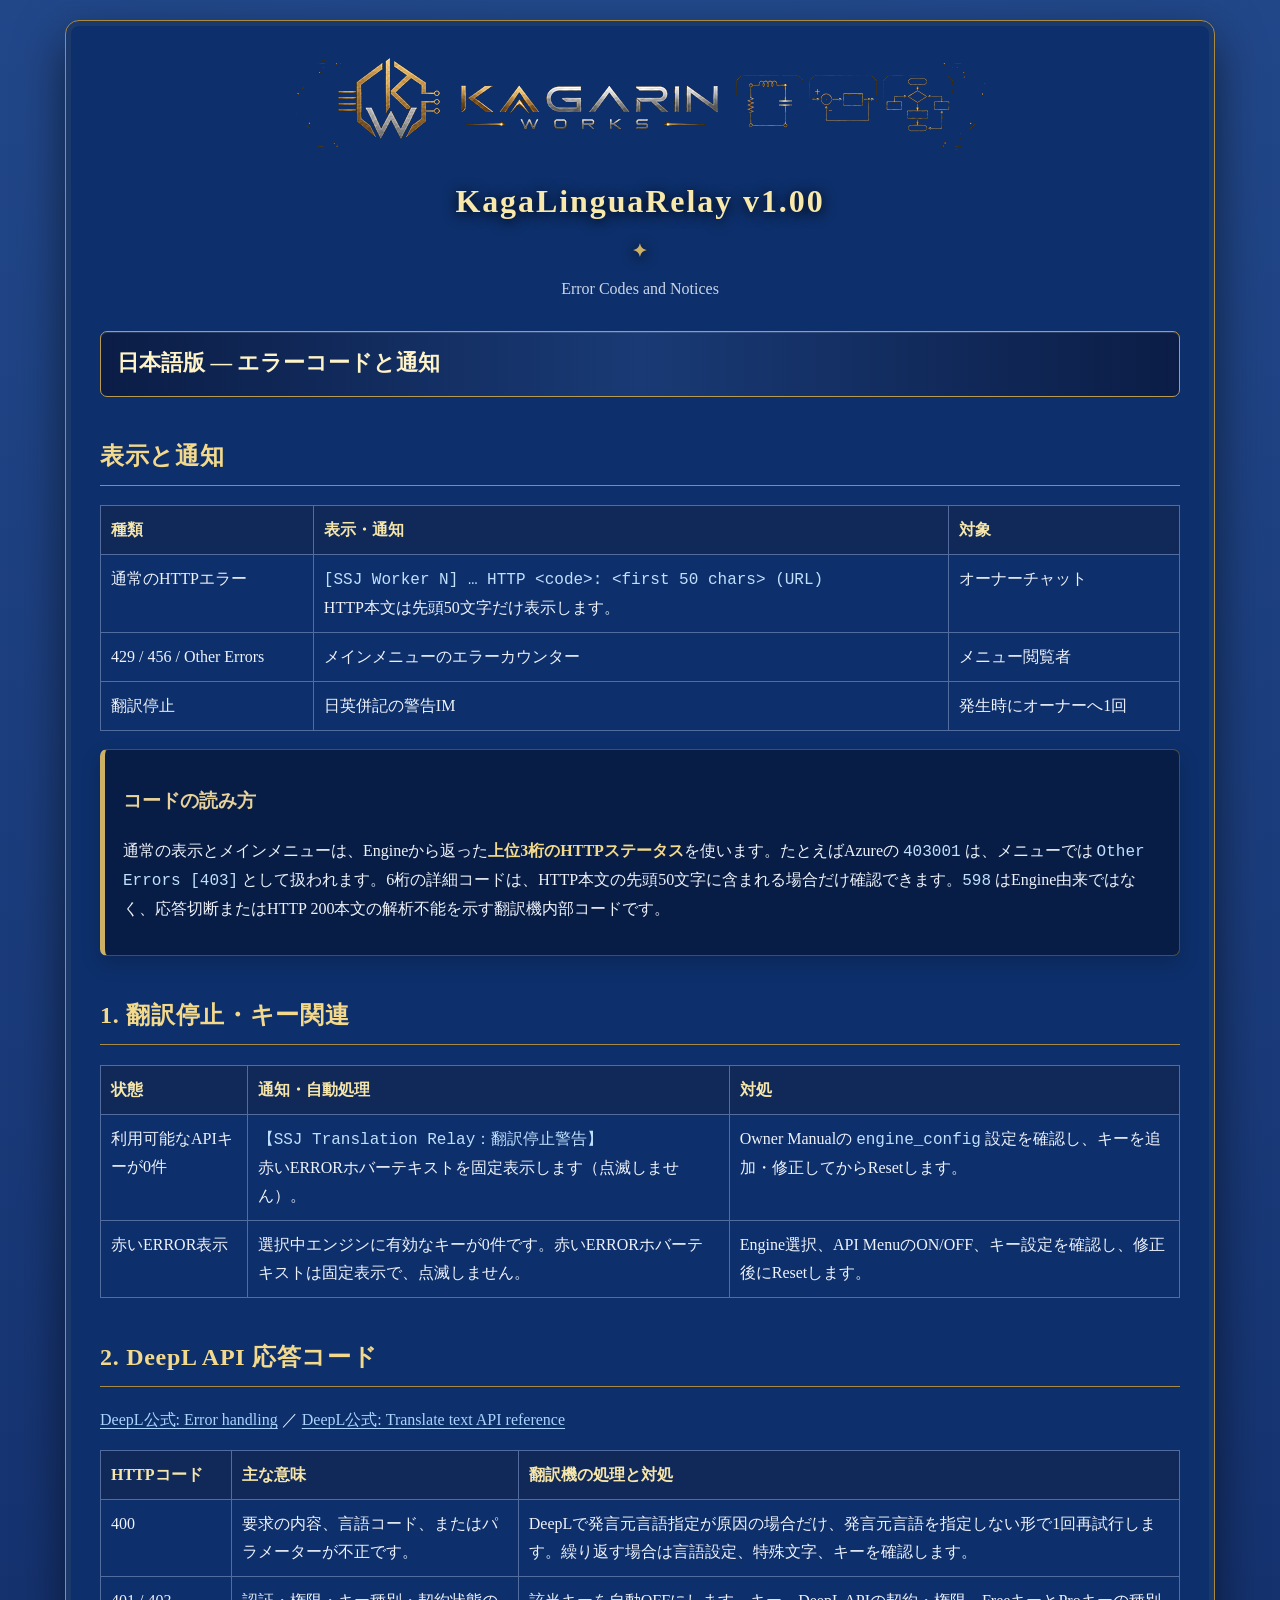
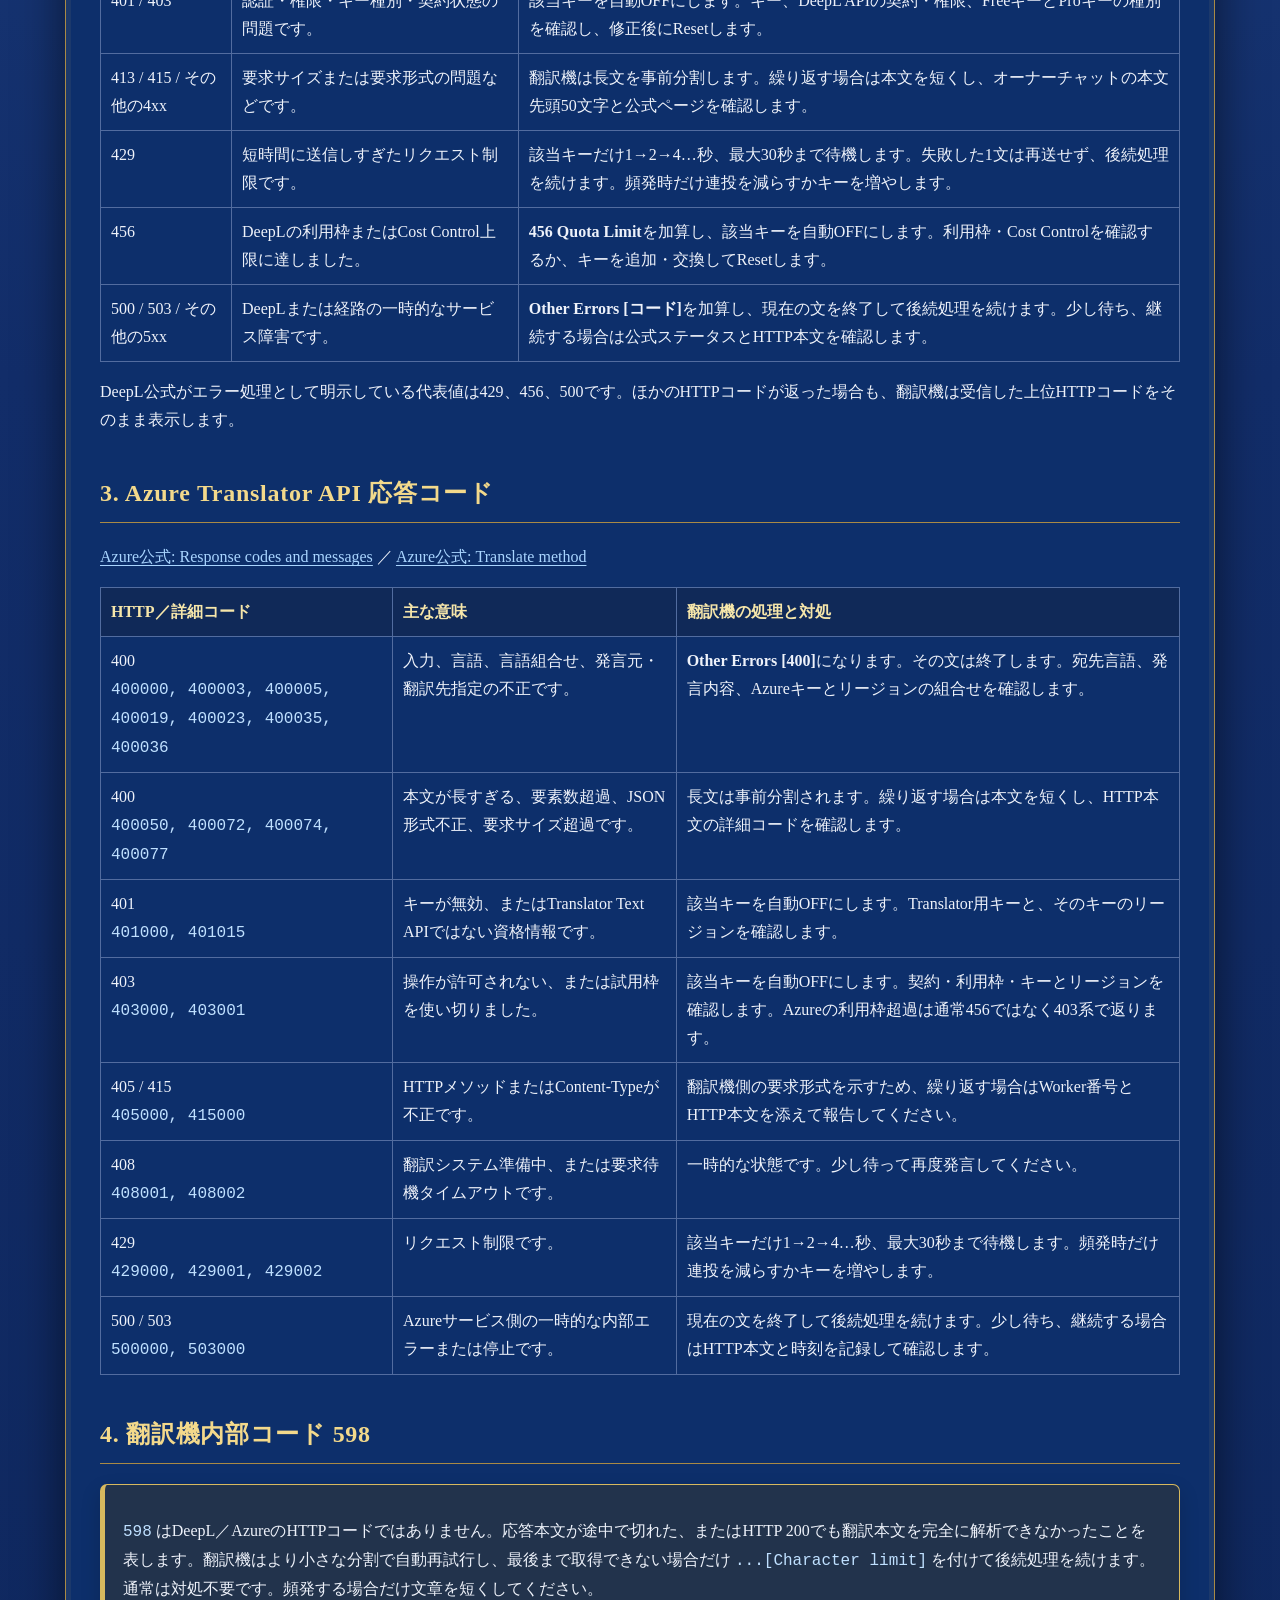
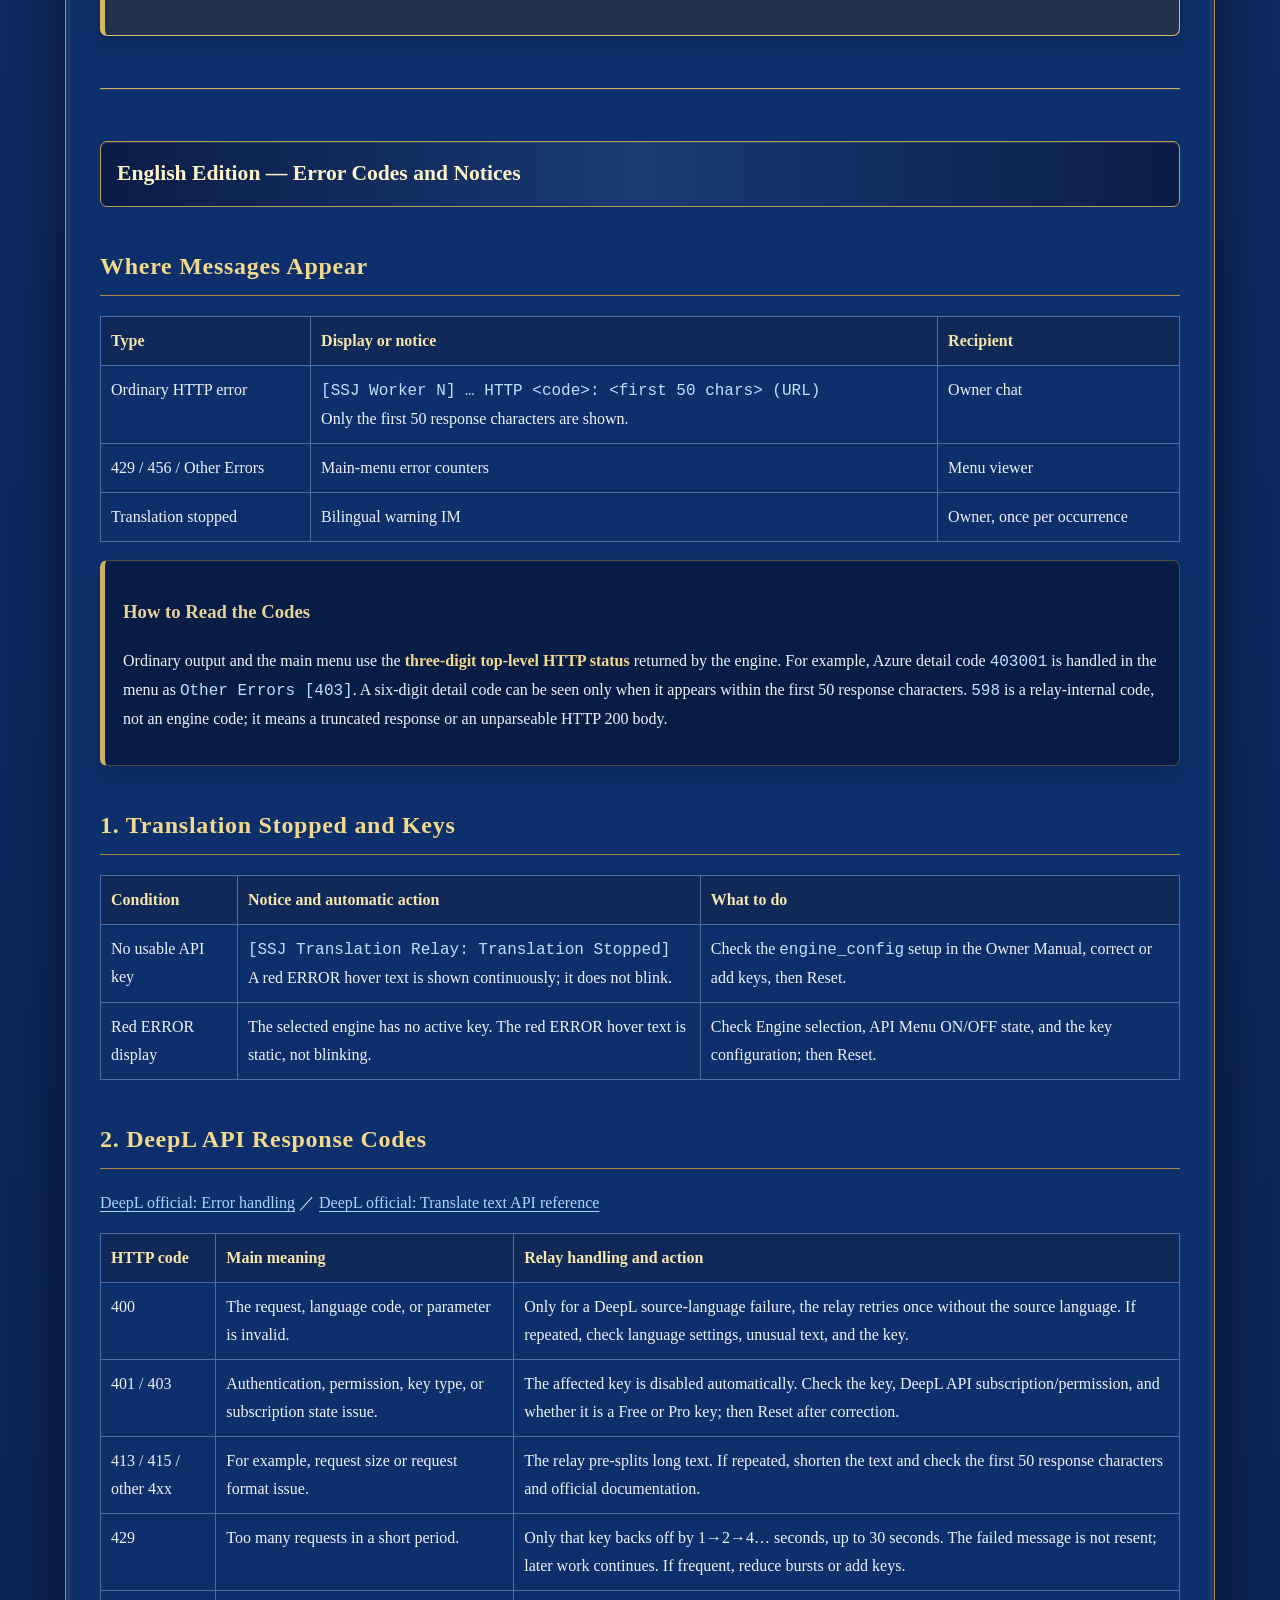
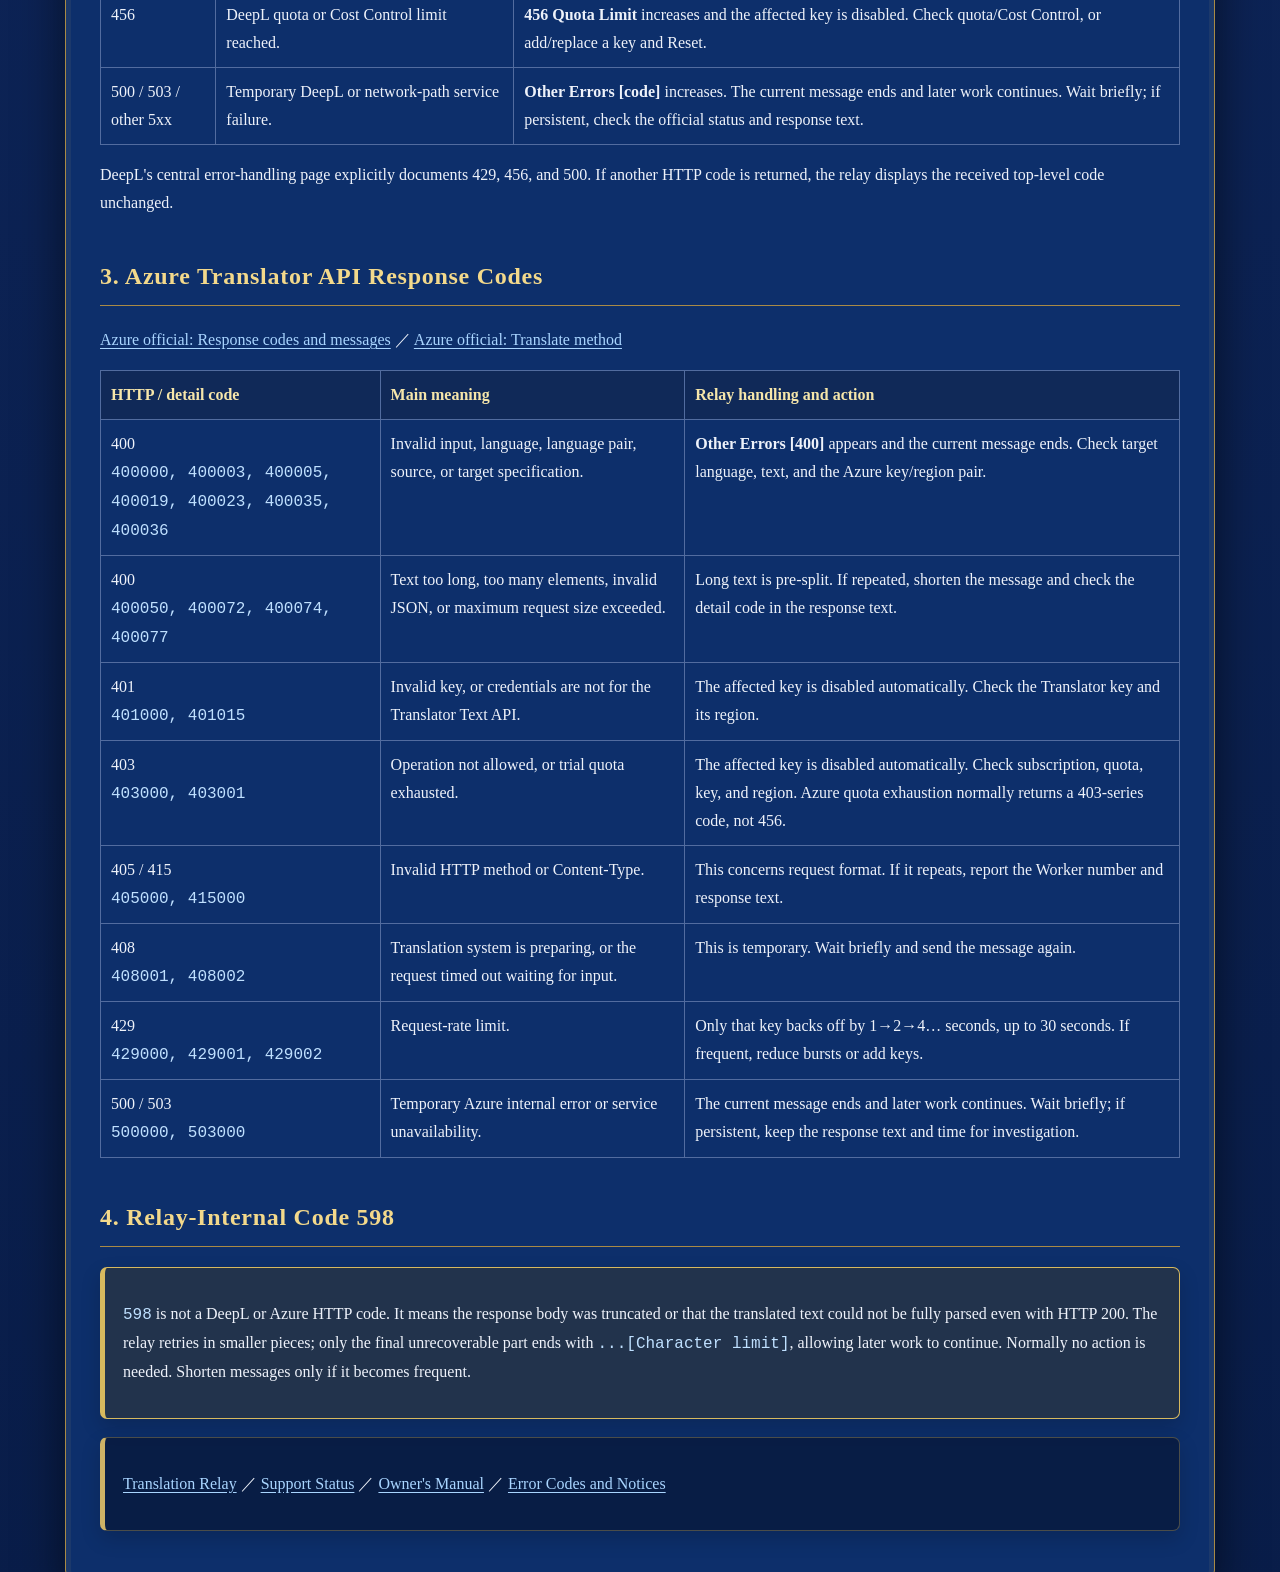
==== commit c1122e88: "change backdrop color" ====
--- a/error-codes.html
+++ b/error-codes.html
@@ -1,6 +1,7 @@
 <!doctype html>
 <html lang="ja"><head><meta charset="utf-8"><meta name="viewport" content="width=device-width,initial-scale=1"><title>KagaLinguaRelay v1.00 — Error Codes and Notices</title><style>
-body{margin:0;padding:20px;background:radial-gradient(circle at 50% -20%,#172d5a 0,#071125 43%,#020611 100%);color:#eef2fa;font:16px/1.75 Georgia,"Yu Mincho",serif}.container{max-width:1080px;margin:auto;padding:34px;background:linear-gradient(145deg,rgba(18,38,77,.98),rgba(5,15,37,.98));border:1px solid #a98a45;border-radius:14px;box-shadow:0 18px 48px rgba(0,0,0,.55),inset 0 0 0 5px rgba(205,178,102,.08)}h1{text-align:center;color:#f8e8aa;margin:0;font-family:Georgia,"Yu Mincho",serif;letter-spacing:.06em;text-shadow:0 2px 14px #000}h1:after{content:"✦";display:block;margin:7px auto 0;color:#cdb266;font-size:.55em}.version{text-align:center;color:#cbd6e8;margin:8px 0 28px}.lang-title{margin-top:0;padding:13px 16px;color:#fff3c8;background:linear-gradient(90deg,#0b1d46,#193a75,#0b1d46);border:1px solid #b99a52;border-radius:7px;font-size:1.35em;font-weight:bold;box-shadow:inset 0 1px rgba(255,255,255,.12)}h2{color:#f3d98b;border-bottom:1px solid #a98a45;padding-bottom:8px;margin-top:38px;letter-spacing:.03em}h3{color:#e6d29a}.box{margin:18px 0;padding:16px 18px;background:rgba(8,23,54,.72);border:1px solid rgba(170,145,81,.42);border-left:5px solid #cdb266;border-radius:7px;box-shadow:0 8px 20px rgba(0,0,0,.16)}.warn{border-color:#d7b95e;background:rgba(76,57,18,.35)}.danger{border-color:#d77878;background:rgba(92,19,29,.34)}table{width:100%;border-collapse:collapse;margin:15px 0}th,td{padding:10px;border:1px solid #526c9f;text-align:left;vertical-align:top}th{background:#102958;color:#f6e6aa}code{color:#bfe0ff;white-space:pre-wrap}.hl{color:#f3d98b;font-weight:bold}a{color:#a9d5ff;text-underline-offset:3px}.lang-break{border:0;border-top:1px solid #cdb266;margin:52px 0;box-shadow:0 1px rgba(255,255,255,.1)}@media(max-width:650px){body{padding:8px}.container{padding:20px}table{font-size:.9em}}
+.container>div[style*="text-align:center"],.klr>div[style*="text-align:center"]{margin:0 0 18px;line-height:0}.container>div[style*="text-align:center"] img,.klr>div[style*="text-align:center"] img{display:block;margin:auto}
+body{margin:0;padding:20px;background:radial-gradient(circle at 50% -20%,#2d5ba2 0,#122d69 43%,#091d49 100%);color:#eef2fa;font:16px/1.75 Georgia,"Yu Mincho",serif}.container{max-width:1080px;margin:auto;padding:34px;background:#0d2f6b;border:1px solid #a98a45;border-radius:14px;box-shadow:0 18px 48px rgba(0,0,0,.55),inset 0 0 0 5px rgba(205,178,102,.08)}h1{text-align:center;color:#f8e8aa;margin:0;font-family:Georgia,"Yu Mincho",serif;letter-spacing:.06em;text-shadow:0 2px 14px #000}h1:after{content:"✦";display:block;margin:7px auto 0;color:#cdb266;font-size:.55em}.version{text-align:center;color:#cbd6e8;margin:8px 0 28px}.lang-title{margin-top:0;padding:13px 16px;color:#fff3c8;background:linear-gradient(90deg,#0b1d46,#193a75,#0b1d46);border:1px solid #b99a52;border-radius:7px;font-size:1.35em;font-weight:bold;box-shadow:inset 0 1px rgba(255,255,255,.12)}h2{color:#f3d98b;border-bottom:1px solid #a98a45;padding-bottom:8px;margin-top:38px;letter-spacing:.03em}h3{color:#e6d29a}.box{margin:18px 0;padding:16px 18px;background:rgba(8,23,54,.72);border:1px solid rgba(170,145,81,.42);border-left:5px solid #cdb266;border-radius:7px;box-shadow:0 8px 20px rgba(0,0,0,.16)}.warn{border-color:#d7b95e;background:rgba(76,57,18,.35)}.danger{border-color:#d77878;background:rgba(92,19,29,.34)}table{width:100%;border-collapse:collapse;margin:15px 0}th,td{padding:10px;border:1px solid #526c9f;text-align:left;vertical-align:top}th{background:#102958;color:#f6e6aa}code{color:#bfe0ff;white-space:pre-wrap}.hl{color:#f3d98b;font-weight:bold}a{color:#a9d5ff;text-underline-offset:3px}.lang-break{border:0;border-top:1px solid #cdb266;margin:52px 0;box-shadow:0 1px rgba(255,255,255,.1)}@media(max-width:650px){body{padding:8px}.container{padding:20px}table{font-size:.9em}}
 </style></head><body><main class="container">
 <!-- KagaLinguaRelay v1.00 Error Codes and Notices — 2026-08-04 0059 -->
 <div style="text-align:center;"><img src="./kagarin_store_banner_dark_700x100.png" alt="Kagarin Works" style="max-width:100%;height:auto;"></div><h1>KagaLinguaRelay v1.00</h1><p class="version">Error Codes and Notices</p>
@@ -29,4 +30,4 @@
 <h2>4. Relay-Internal Code 598</h2><div class="box warn"><p><code>598</code> is not a DeepL or Azure HTTP code. It means the response body was truncated or that the translated text could not be fully parsed even with HTTP 200. The relay retries in smaller pieces; only the final unrecoverable part ends with <code>...[Character limit]</code>, allowing later work to continue. Normally no action is needed. Shorten messages only if it becomes frequent.</p></div>
 </section>
 <div class="box"><p><a href="https://kawaiikagari.github.io/KagaLinguaRelay-Manuals/visitor-guide.html" target="_blank">Translation Relay</a> ／ <a href="https://kawaiikagari.github.io/KagaLinguaRelay-Manuals/support-status.html" target="_blank">Support Status</a> ／ <a href="https://kawaiikagari.github.io/KagaLinguaRelay-Manuals/owner-manual.html" target="_blank">Owner's Manual</a> ／ <a href="https://kawaiikagari.github.io/KagaLinguaRelay-Manuals/error-codes.html" target="_blank">Error Codes and Notices</a></p></div>
-</main></body></html>+</main></body></html>
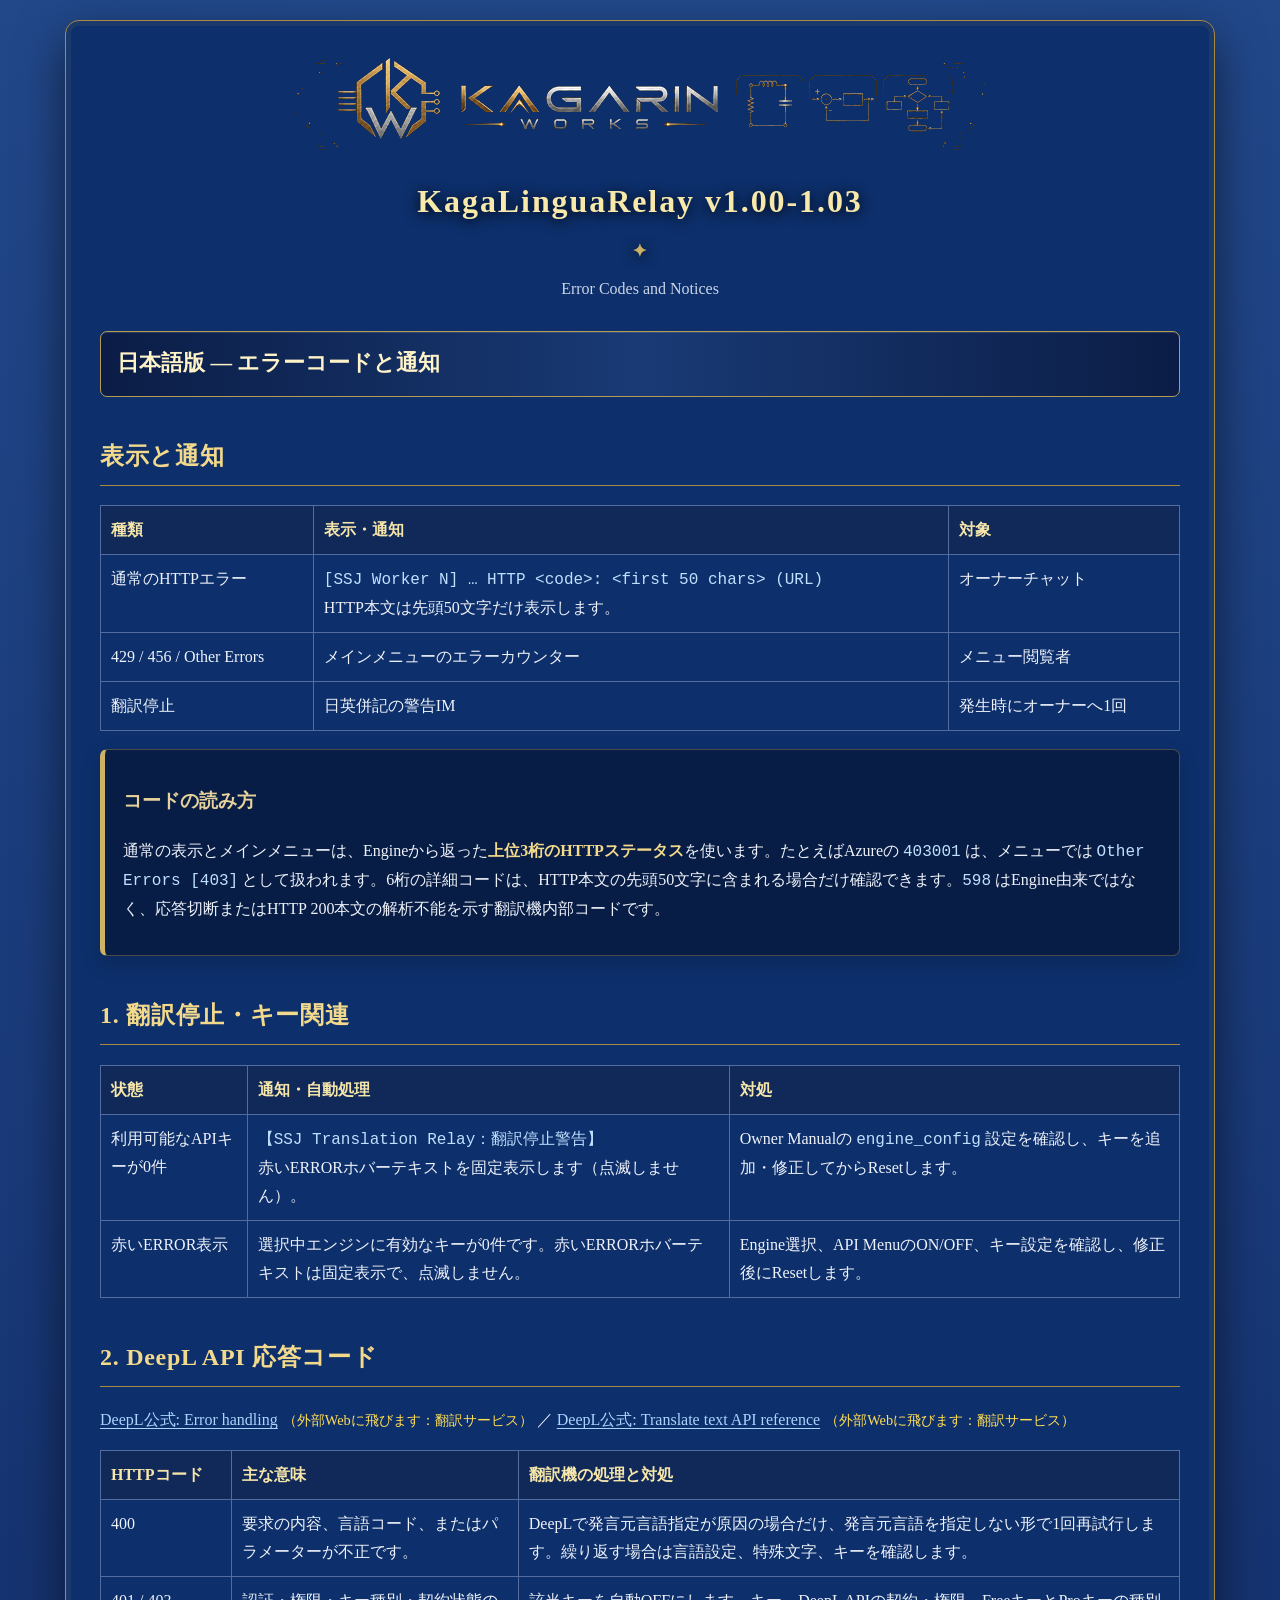
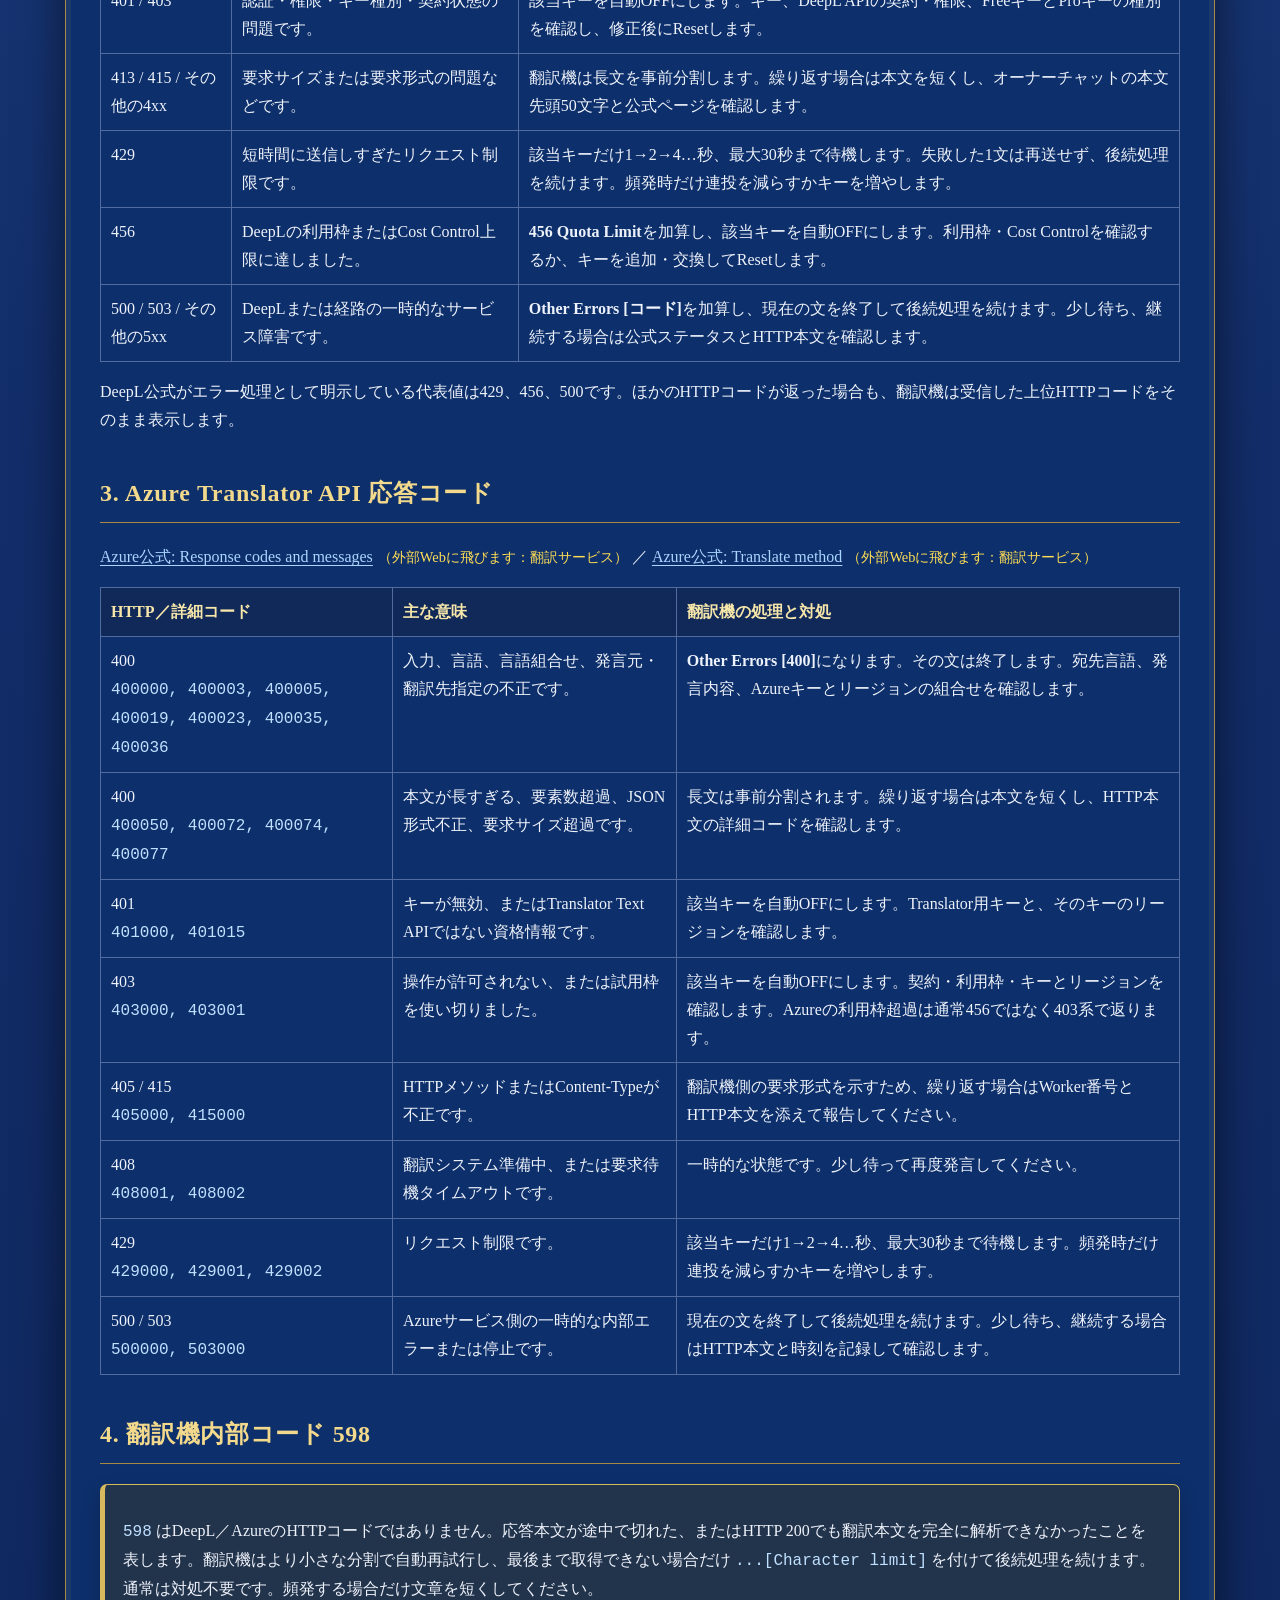
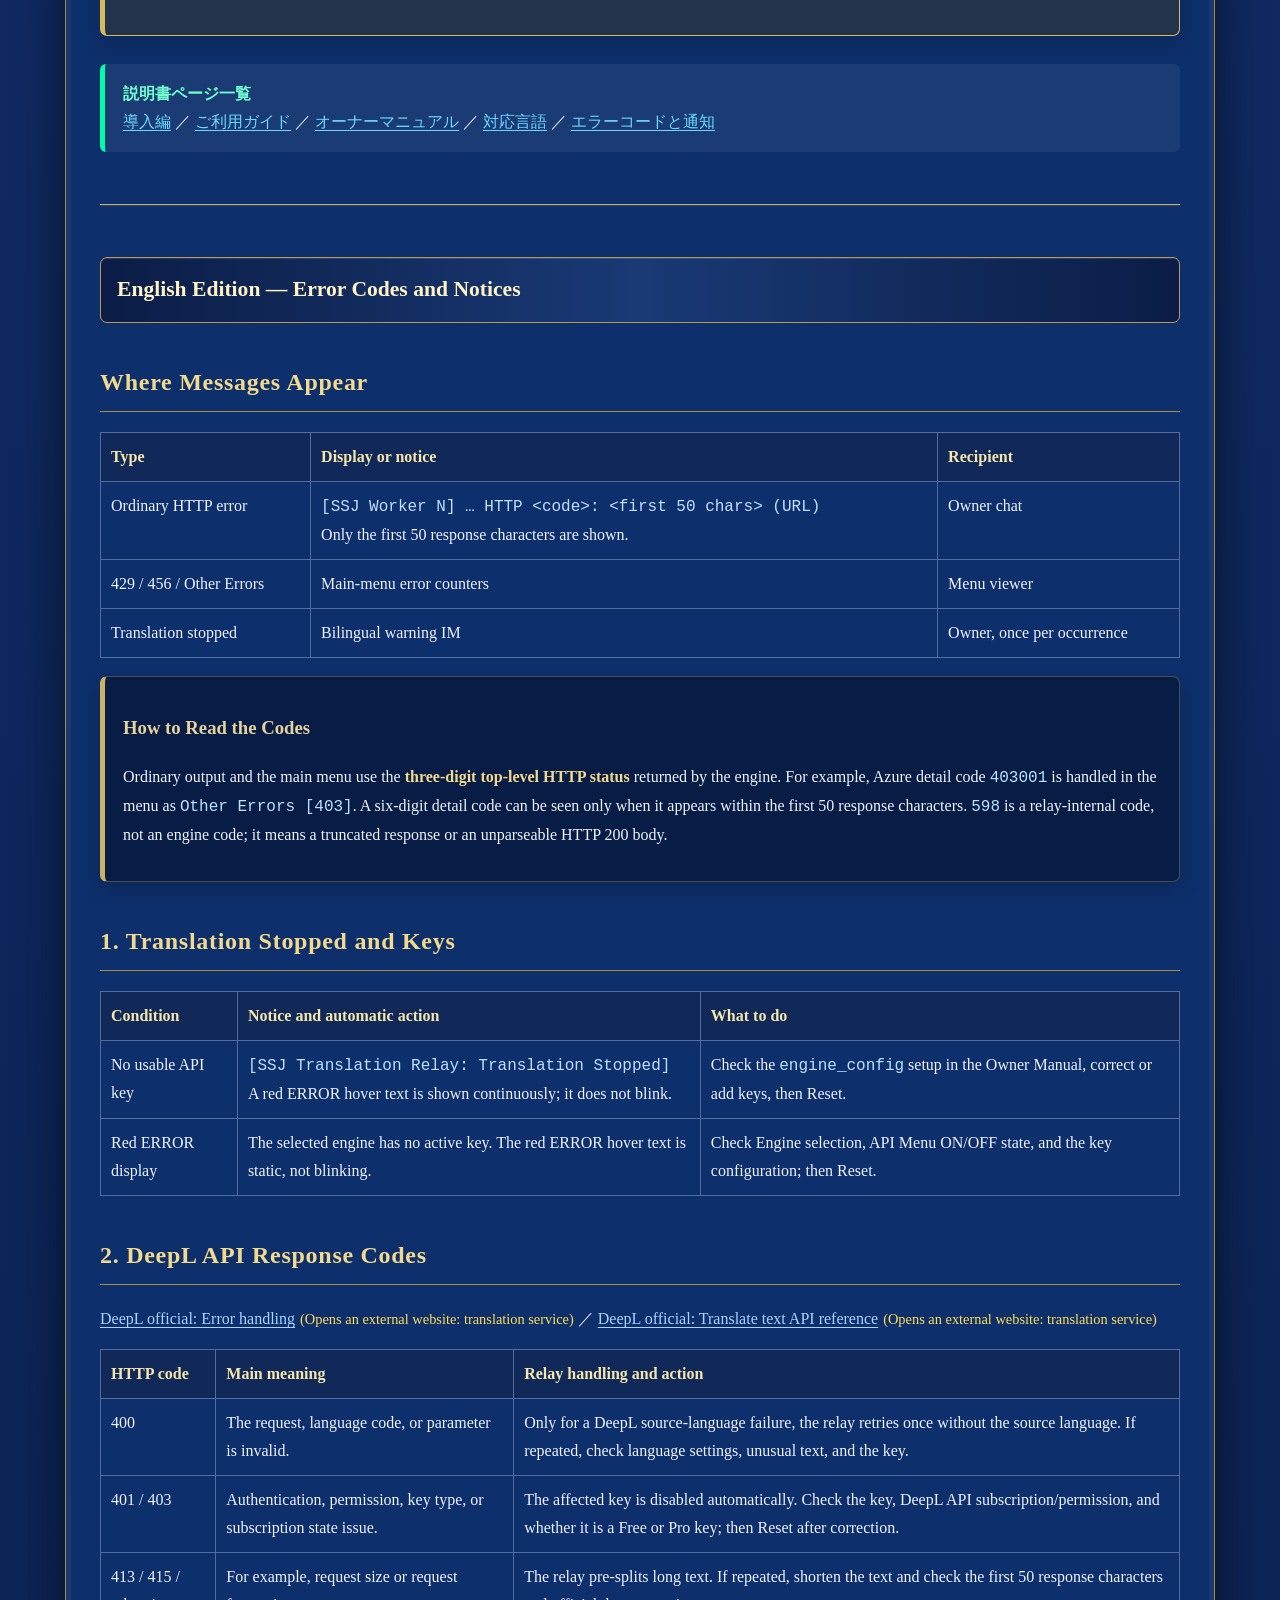
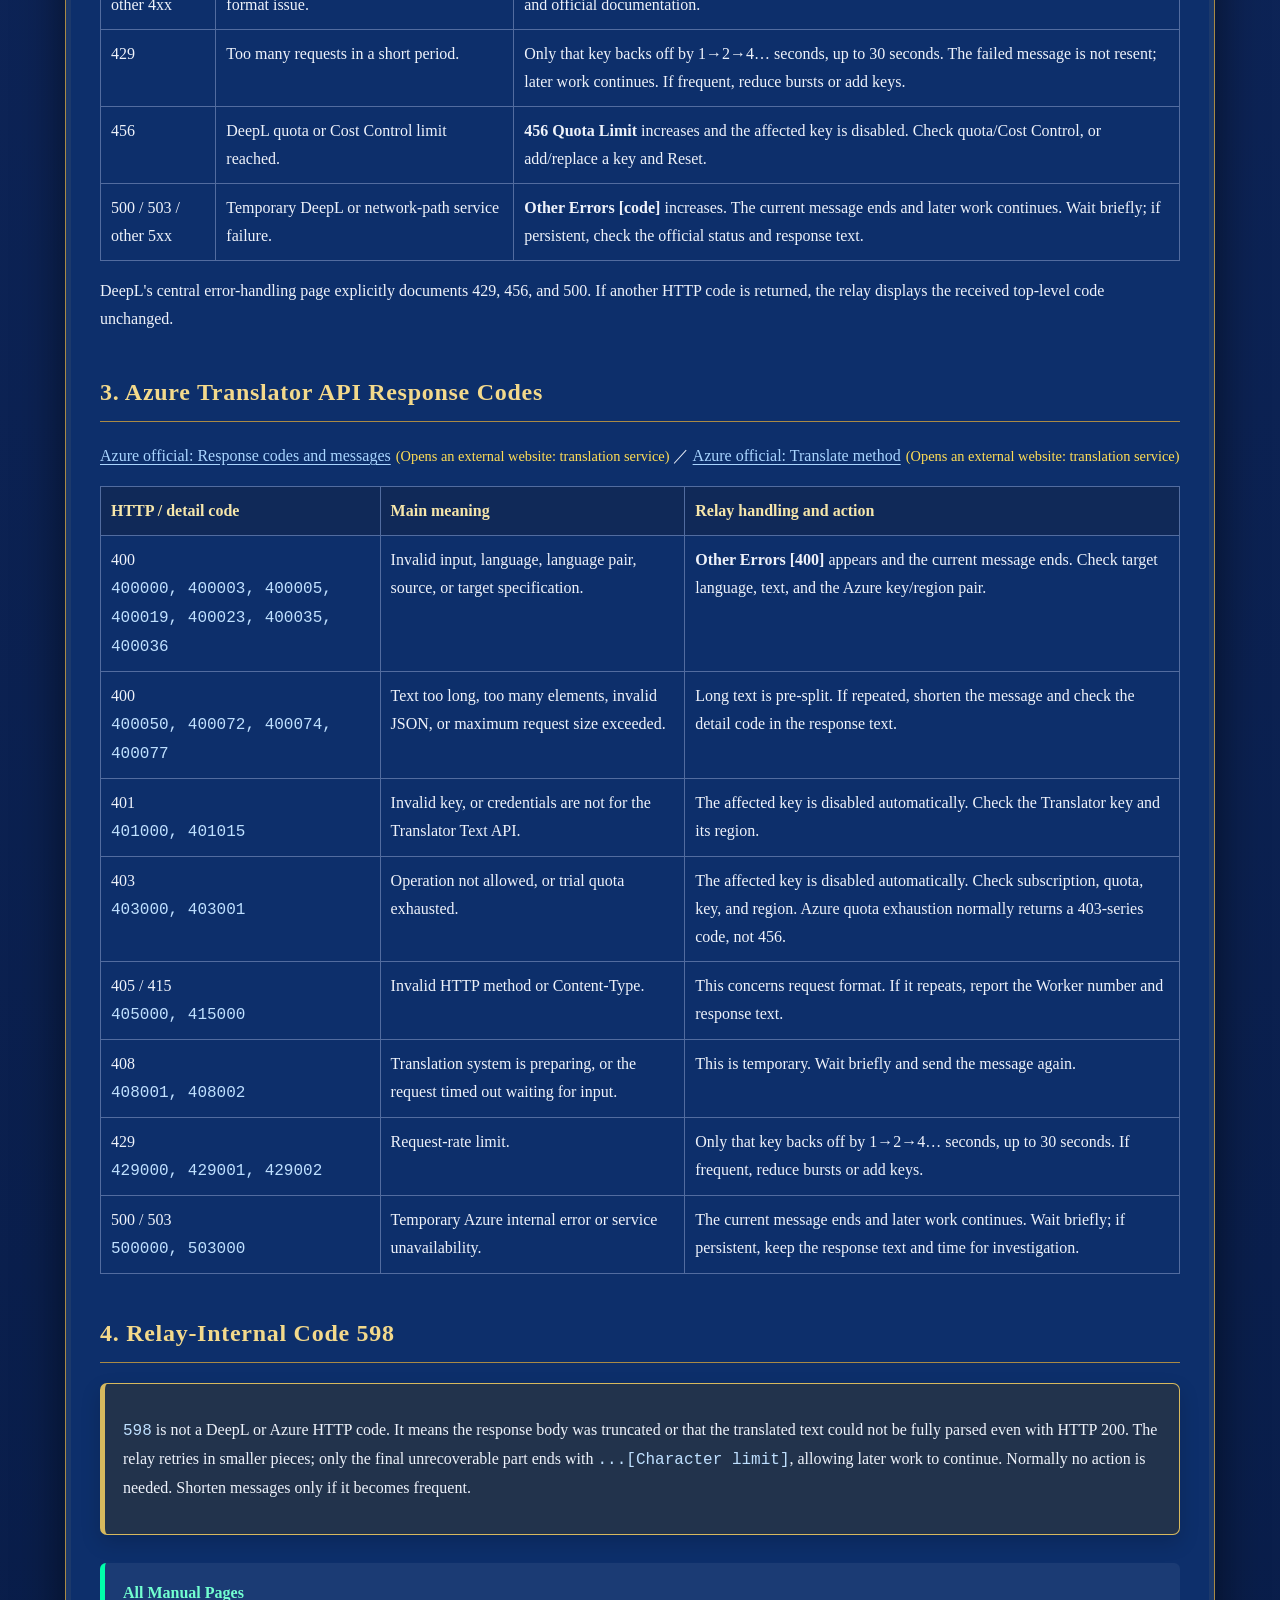
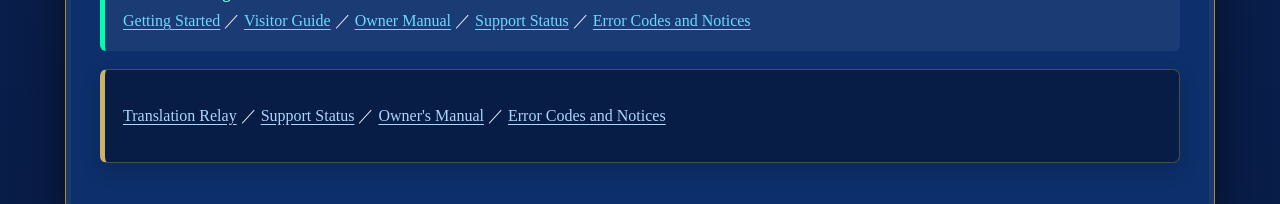
==== commit 6f20266e: "バージョン表記 KagaLinguaRelay v1.00　とある部分を KagaLinguaRelay v1.00-1.03とすること 文字のスタイルに関係なく" ====
--- a/error-codes.html
+++ b/error-codes.html
@@ -4,7 +4,7 @@
 body{margin:0;padding:20px;background:radial-gradient(circle at 50% -20%,#2d5ba2 0,#122d69 43%,#091d49 100%);color:#eef2fa;font:16px/1.75 Georgia,"Yu Mincho",serif}.container{max-width:1080px;margin:auto;padding:34px;background:#0d2f6b;border:1px solid #a98a45;border-radius:14px;box-shadow:0 18px 48px rgba(0,0,0,.55),inset 0 0 0 5px rgba(205,178,102,.08)}h1{text-align:center;color:#f8e8aa;margin:0;font-family:Georgia,"Yu Mincho",serif;letter-spacing:.06em;text-shadow:0 2px 14px #000}h1:after{content:"✦";display:block;margin:7px auto 0;color:#cdb266;font-size:.55em}.version{text-align:center;color:#cbd6e8;margin:8px 0 28px}.lang-title{margin-top:0;padding:13px 16px;color:#fff3c8;background:linear-gradient(90deg,#0b1d46,#193a75,#0b1d46);border:1px solid #b99a52;border-radius:7px;font-size:1.35em;font-weight:bold;box-shadow:inset 0 1px rgba(255,255,255,.12)}h2{color:#f3d98b;border-bottom:1px solid #a98a45;padding-bottom:8px;margin-top:38px;letter-spacing:.03em}h3{color:#e6d29a}.box{margin:18px 0;padding:16px 18px;background:rgba(8,23,54,.72);border:1px solid rgba(170,145,81,.42);border-left:5px solid #cdb266;border-radius:7px;box-shadow:0 8px 20px rgba(0,0,0,.16)}.warn{border-color:#d7b95e;background:rgba(76,57,18,.35)}.danger{border-color:#d77878;background:rgba(92,19,29,.34)}table{width:100%;border-collapse:collapse;margin:15px 0}th,td{padding:10px;border:1px solid #526c9f;text-align:left;vertical-align:top}th{background:#102958;color:#f6e6aa}code{color:#bfe0ff;white-space:pre-wrap}.hl{color:#f3d98b;font-weight:bold}a{color:#a9d5ff;text-underline-offset:3px}.lang-break{border:0;border-top:1px solid #cdb266;margin:52px 0;box-shadow:0 1px rgba(255,255,255,.1)}@media(max-width:650px){body{padding:8px}.container{padding:20px}table{font-size:.9em}}
 </style></head><body><main class="container">
 <!-- KagaLinguaRelay v1.00 Error Codes and Notices — 2026-08-04 0059 -->
-<div style="text-align:center;"><img src="./kagarin_store_banner_dark_700x100.png" alt="Kagarin Works" style="max-width:100%;height:auto;"></div><h1>KagaLinguaRelay v1.00</h1><p class="version">Error Codes and Notices</p>
+<div style="text-align:center;"><img src="./kagarin_store_banner_dark_700x100.png" alt="Kagarin Works" style="max-width:100%;height:auto;"></div><h1>KagaLinguaRelay v1.00-1.03</h1><p class="version">Error Codes and Notices</p>
 
 <section lang="ja"><div class="lang-title">日本語版 — エラーコードと通知</div>
 <h2>表示と通知</h2><table><tr><th>種類</th><th>表示・通知</th><th>対象</th></tr><tr><td>通常のHTTPエラー</td><td><code>[SSJ Worker N] … HTTP &lt;code&gt;: &lt;first 50 chars&gt; (URL)</code><br>HTTP本文は先頭50文字だけ表示します。</td><td>オーナーチャット</td></tr><tr><td>429 / 456 / Other Errors</td><td>メインメニューのエラーカウンター</td><td>メニュー閲覧者</td></tr><tr><td>翻訳停止</td><td>日英併記の警告IM</td><td>発生時にオーナーへ1回</td></tr></table><div class="box"><h3>コードの読み方</h3><p>通常の表示とメインメニューは、Engineから返った<span class="hl">上位3桁のHTTPステータス</span>を使います。たとえばAzureの <code>403001</code> は、メニューでは <code>Other Errors [403]</code> として扱われます。6桁の詳細コードは、HTTP本文の先頭50文字に含まれる場合だけ確認できます。<code>598</code> はEngine由来ではなく、応答切断またはHTTP 200本文の解析不能を示す翻訳機内部コードです。</p></div>
@@ -30,4 +30,4 @@
 <h2>4. Relay-Internal Code 598</h2><div class="box warn"><p><code>598</code> is not a DeepL or Azure HTTP code. It means the response body was truncated or that the translated text could not be fully parsed even with HTTP 200. The relay retries in smaller pieces; only the final unrecoverable part ends with <code>...[Character limit]</code>, allowing later work to continue. Normally no action is needed. Shorten messages only if it becomes frequent.</p></div>
 </section>
 <div class="box"><p><a href="https://kawaiikagari.github.io/KagaLinguaRelay-Manuals/visitor-guide.html" target="_blank">Translation Relay</a> ／ <a href="https://kawaiikagari.github.io/KagaLinguaRelay-Manuals/support-status.html" target="_blank">Support Status</a> ／ <a href="https://kawaiikagari.github.io/KagaLinguaRelay-Manuals/owner-manual.html" target="_blank">Owner's Manual</a> ／ <a href="https://kawaiikagari.github.io/KagaLinguaRelay-Manuals/error-codes.html" target="_blank">Error Codes and Notices</a></p></div>
-</main></body></html>
+</main><script src="./language-navigation.js"></script></body></html>
